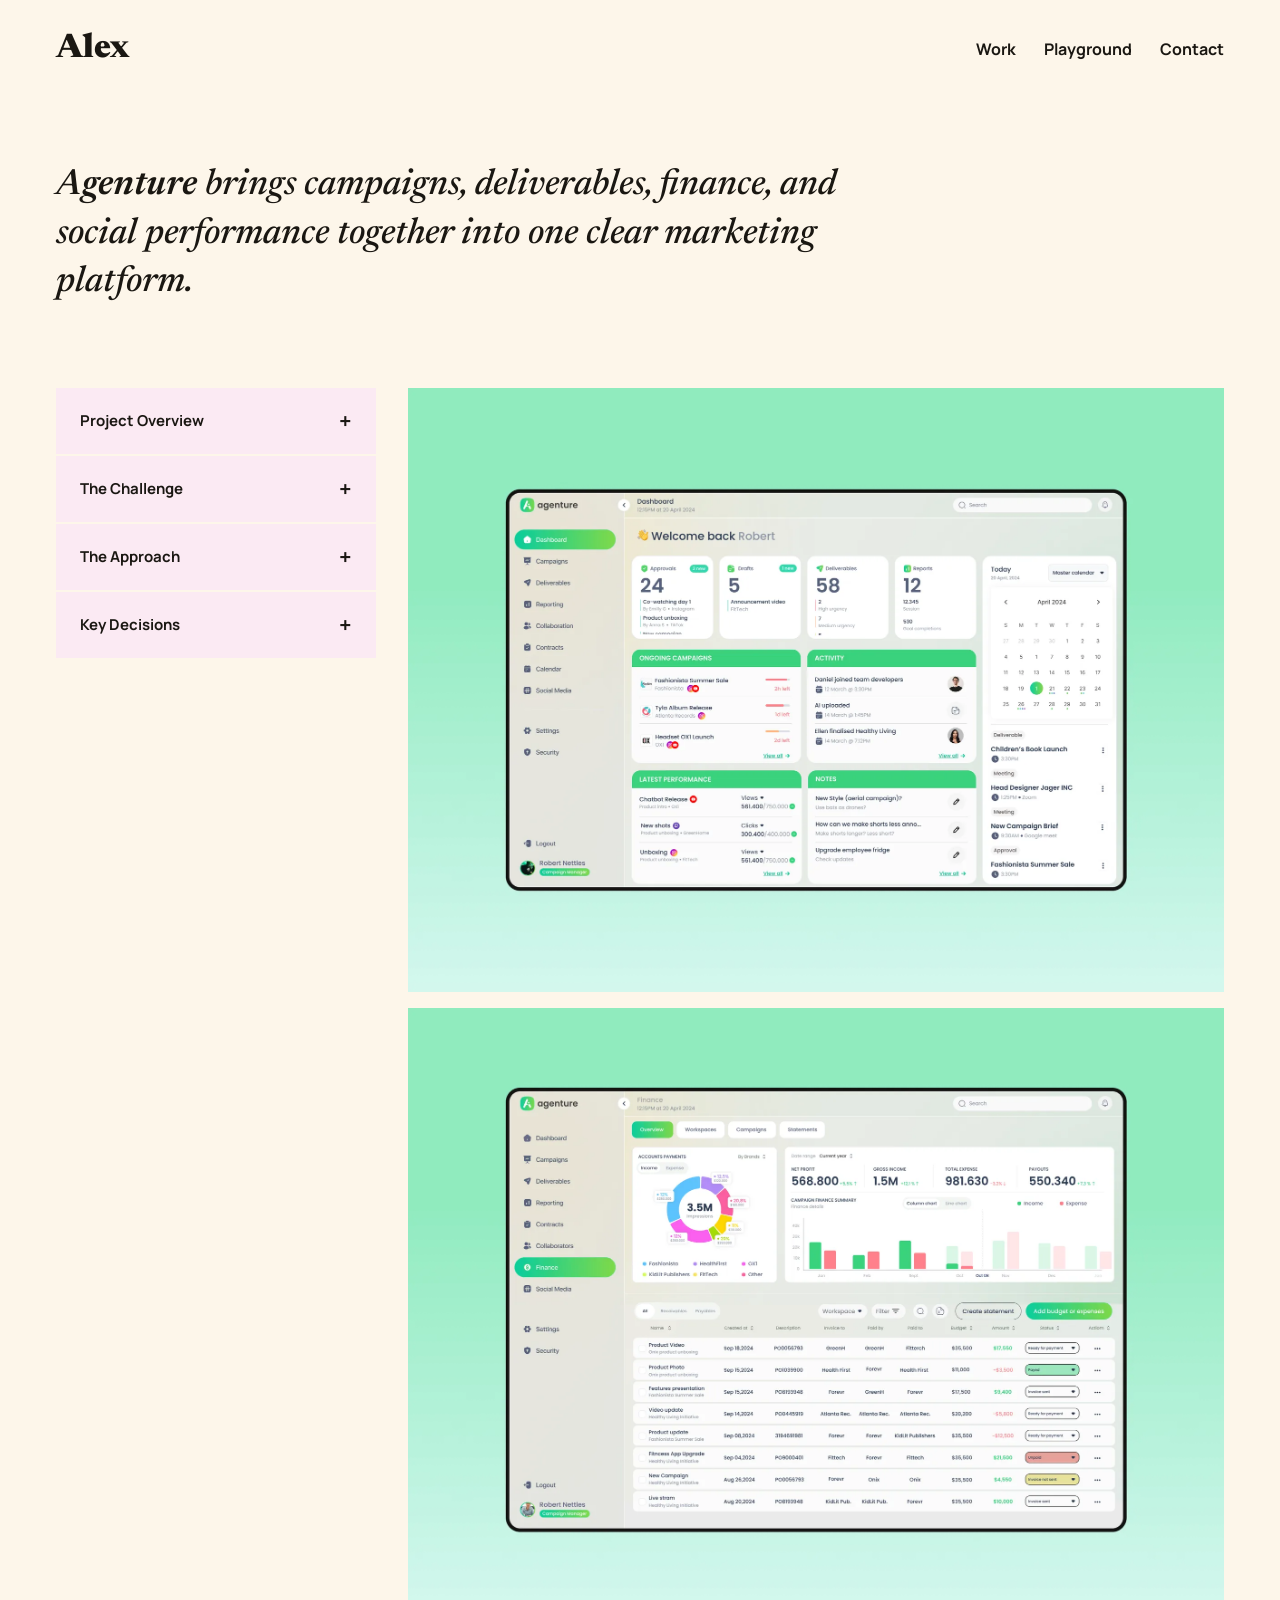
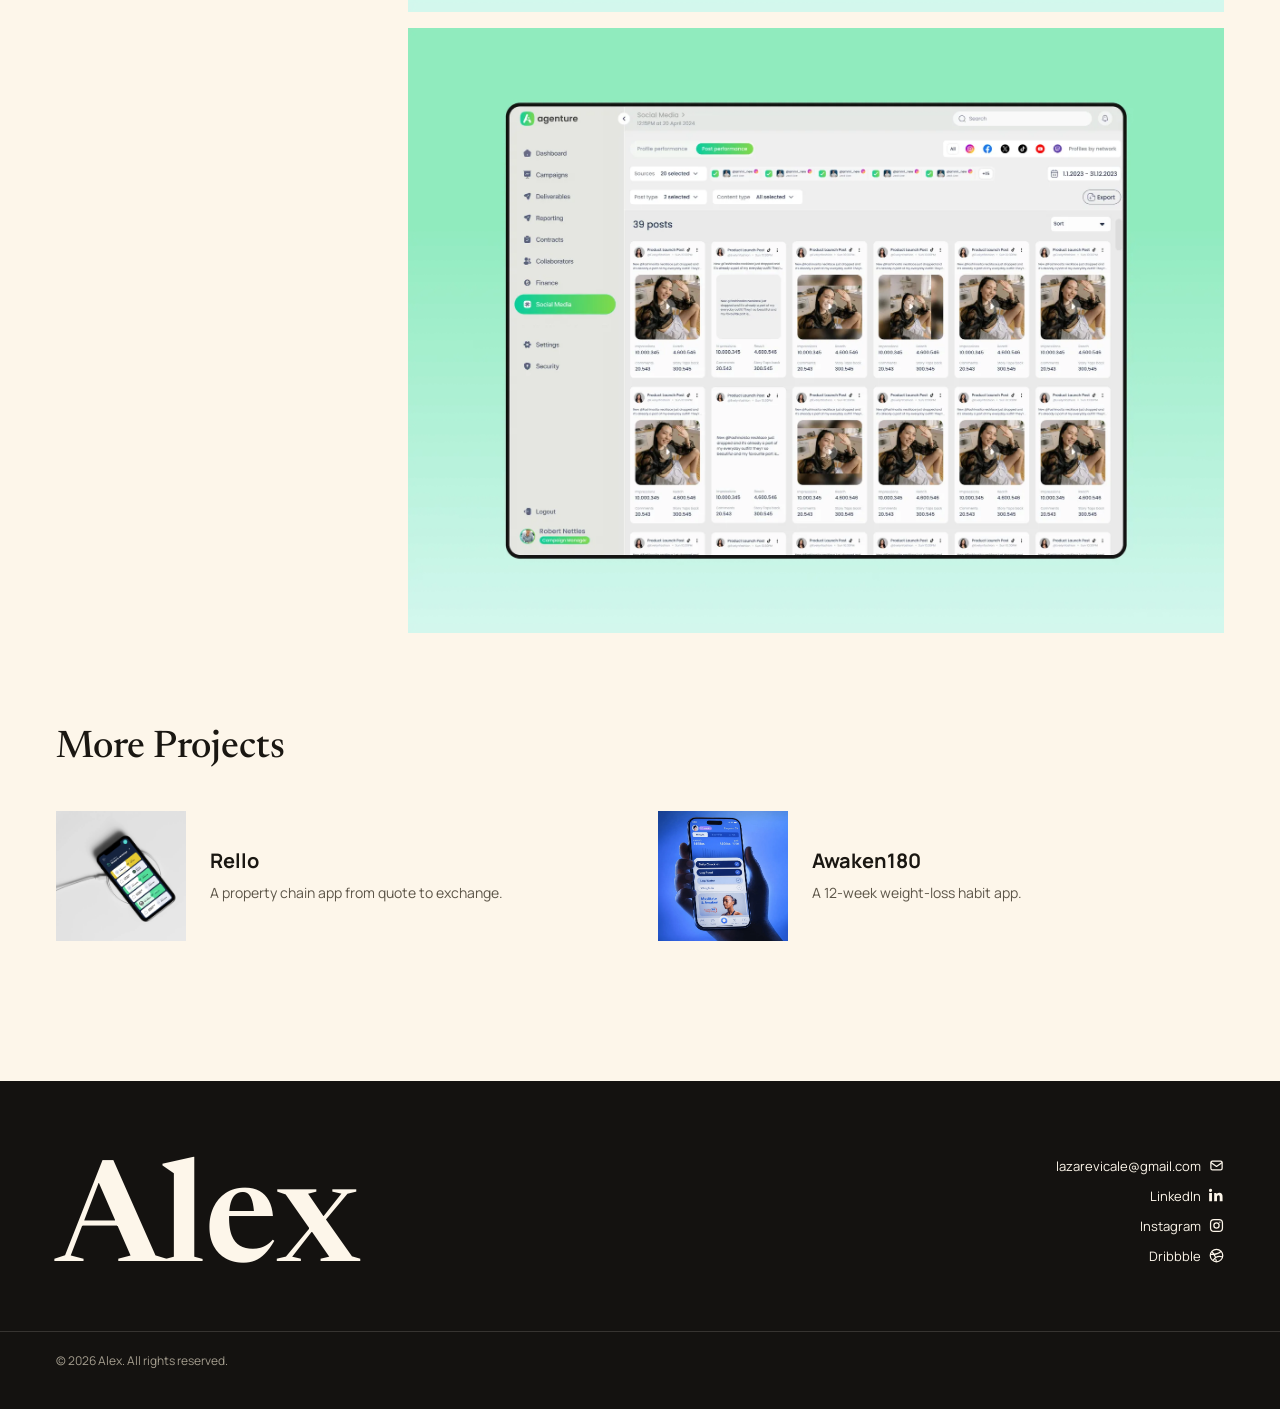
==== case-study-agenture.html @ e17945ff "Hide testimonials, soften CTA band, enlarge case study sidebar - Testimonials section hidden on the " ====
<!DOCTYPE html>
<html lang="sr">
<head>
<meta charset="utf-8">
<meta name="viewport" content="width=device-width, initial-scale=1">
<meta name="description" content="UI/UX & product designer focused on creativity and simplicity — turning complex ideas into clear, usable products.">
<link rel="icon" type="image/webp" href="assets/avatar-alex.webp">
<link rel="apple-touch-icon" href="assets/avatar-alex.webp">
<meta property="og:type" content="website">
<meta property="og:site_name" content="Alex">
<meta property="og:title" content="Agenture — Case Study — Alex">
<meta property="og:description" content="UI/UX & product designer focused on creativity and simplicity — turning complex ideas into clear, usable products.">
<meta property="og:url" content="https://alexlazarev.space/case-study-agenture.html">
<meta property="og:image" content="https://alexlazarev.space/assets/og-image.png">
<meta property="og:image:width" content="1200">
<meta property="og:image:height" content="630">
<meta property="og:image:alt" content="Alex — Product and web design for teams that value creativity and simplicity.">
<meta name="twitter:card" content="summary_large_image">
<meta name="twitter:title" content="Agenture — Case Study — Alex">
<meta name="twitter:description" content="UI/UX & product designer focused on creativity and simplicity — turning complex ideas into clear, usable products.">
<meta name="twitter:image" content="https://alexlazarev.space/assets/og-image.png">
<title>Agenture — Case Study — Alex</title>
<link rel="preconnect" href="https://fonts.googleapis.com">
<link rel="preconnect" href="https://fonts.gstatic.com" crossorigin>
<link href="https://fonts.googleapis.com/css2?family=Newsreader:ital,wght@0,500;0,600;0,800;1,500;1,600&family=Manrope:wght@400;500;600;700;800&family=Caveat:wght@600;700&display=swap" rel="stylesheet">
<link rel="stylesheet" href="style.css">
</head>
<body>
<div style="font-family:'Manrope',sans-serif; background:#fdf6ea; color:#1a1712; width:100%; overflow-x:hidden; overflow-x:clip;">

  <!-- NAV -->
  <nav class="site-nav" style="padding:32px 56px; display:flex; align-items:center; justify-content:space-between;">
    <a href="index.html" style="font-family:'Newsreader',serif; font-weight:800; font-size:34px; color:#1a1712; text-decoration:none;">Alex</a>
    <div class="nav-links" style="display:flex; align-items:center; gap:28px; font-size:16px; font-weight:700;">
      <a href="work.html" class="nav-link" style="color:#1a1712; text-decoration:none;">Work</a>
      <a href="playground.html" class="nav-link" style="color:#1a1712; text-decoration:none;">Playground</a>
      <a href="https://calendar.app.google/RJrpbeE9GZRz7fCt5" target="_blank" rel="noopener" class="nav-link" style="color:#1a1712; text-decoration:none;">Contact</a>
    </div>
  </nav>

  <!-- HEADER -->
  <div class="section-pad" style="padding:64px 56px 40px;">
    <h1 class="cs-header-title" style="font-family:'Newsreader',serif; font-weight:500; font-style:italic; font-size:36px; line-height:1.35; margin:0 0 40px; max-width:820px;">
      <span style="font-style:italic; font-weight:600;">Agenture</span> brings campaigns, deliverables, finance, and social performance together into one clear marketing platform.
    </h1>
  </div>

  <!-- SIDEBAR + SCREENS -->
  <!-- DRAFT copy below — Alex to replace with the real project details -->
  <div class="cs-grid section-pad" style="padding:0 56px 96px; display:grid; grid-template-columns:280px 1fr; gap:32px; align-items:start;">
    <div class="cs-sidebar" style="position:sticky; top:32px; display:flex; flex-direction:column; gap:2px;">
      <div style="background:#FBEAF3; padding:18px 20px;">
        <div class="cs-box" style="display:flex; align-items:center; justify-content:space-between; font-size:13px; font-weight:700;" data-acc-toggle="acc-0">
          <span>Project Overview</span><span>+</span>
        </div>
        <div class="acc-panel" id="acc-0" style="display: none;">
          <div style="margin-top:16px; display:flex; flex-direction:column; gap:14px;">

              <div>
                <div style="font-size:11px; font-weight:700; text-transform:uppercase; letter-spacing:0.05em; color:#8a8172; margin-bottom:3px;">Role</div>
                <div style="font-size:13.5px; line-height:1.5; color:#1a1712;">UI/UX Designer (Js guru, collaboration)</div>
              </div>

              <div>
                <div style="font-size:11px; font-weight:700; text-transform:uppercase; letter-spacing:0.05em; color:#8a8172; margin-bottom:3px;">Timeline</div>
                <div style="font-size:13.5px; line-height:1.5; color:#1a1712;">10 months</div>
              </div>

              <div>
                <div style="font-size:11px; font-weight:700; text-transform:uppercase; letter-spacing:0.05em; color:#8a8172; margin-bottom:3px;">Industry</div>
                <div style="font-size:13.5px; line-height:1.5; color:#1a1712;">Marketing &amp; SaaS</div>
              </div>

              <div>
                <div style="font-size:11px; font-weight:700; text-transform:uppercase; letter-spacing:0.05em; color:#8a8172; margin-bottom:3px;">Tools</div>
                <div style="font-size:13.5px; line-height:1.5; color:#1a1712;">Figma</div>
              </div>

          </div>
        </div>
      </div>

        <div style="background:#FBEAF3; padding:18px 20px;">
          <div class="cs-box" style="display:flex; align-items:center; justify-content:space-between; font-size:13px; font-weight:700;" data-acc-toggle="acc-1">
            <span>The Challenge</span><span>+</span>
          </div>
          <div class="acc-panel" id="acc-1" style="display: none;">
            <p style="font-size:13.5px; line-height:1.7; color:#3a3327; margin:16px 0 0;">Agenture set out to give campaign managers a single place to run everything — approvals, deliverables, budgets, and social performance — instead of juggling separate tools and spreadsheets. The challenge was keeping a dense, data-heavy product feeling calm, clear, and easy to move through across very different modules.</p>
          </div>
        </div>

        <div style="background:#FBEAF3; padding:18px 20px;">
          <div class="cs-box" style="display:flex; align-items:center; justify-content:space-between; font-size:13px; font-weight:700;" data-acc-toggle="acc-2">
            <span>The Approach</span><span>+</span>
          </div>
          <div class="acc-panel" id="acc-2" style="display: none;">
            <p style="font-size:13.5px; line-height:1.7; color:#3a3327; margin:16px 0 0;">I worked alongside another designer on the platform, contributing to several key screens. We kept a consistent visual language and shared set of interaction patterns across the dashboard, finance, and social media views, so each module felt like part of the same product rather than a separate tool.</p>
          </div>
        </div>

        <div style="background:#FBEAF3; padding:18px 20px;">
          <div class="cs-box" style="display:flex; align-items:center; justify-content:space-between; font-size:13px; font-weight:700;" data-acc-toggle="acc-3">
            <span>Key Decisions</span><span>+</span>
          </div>
          <div class="acc-panel" id="acc-3" style="display: none;">
            <p style="font-size:13.5px; line-height:1.7; color:#3a3327; margin:16px 0 0;">Leaned on a warm green accent to keep the interface friendly rather than corporate. Used clear cards, generous spacing, and a fixed sidebar so complex data stays scannable at a glance. Reused the same building blocks — stat tiles, tables, status pills, and charts — across every module to keep the whole platform coherent.</p>
          </div>
        </div>

    </div>

    <div style="display:flex; flex-direction:column; gap:16px;">
      <img loading="lazy" decoding="async" src="assets/case-agenture-dashboard.webp" alt="Agenture — dashboard za praćenje kampanja" style="width:100%; height:auto; display:block;">

        <img loading="lazy" decoding="async" src="assets/case-agenture-finance.webp" alt="Agenture — finance modul sa pregledom prihoda i troškova" style="width:100%; height:auto; display:block;">

        <img loading="lazy" decoding="async" src="assets/case-agenture-social.webp" alt="Agenture — social media analitika i performanse objava" style="width:100%; height:auto; display:block;">

    </div>
  </div>

  <!-- FEATURED PROJECTS TEASER -->
  <div class="section-pad" style="padding:0 56px 140px;">
    <h2 style="font-family:'Newsreader',serif; font-weight:500; font-size:38px; margin:0 0 44px;">More Projects</h2>
    <div class="more-grid" style="display:grid; grid-template-columns:repeat(2,1fr); gap:36px;">

        <a href="case-study-rello.html" class="more-project-card" style="text-decoration:none; color:inherit; display:flex; gap:24px; align-items:center; cursor:pointer;">
          <div class="more-project-img" style="width:130px; height:130px; flex-shrink:0; overflow:hidden; transition: box-shadow 0.2s ease;">
            <img loading="lazy" decoding="async" src="assets/project-rello.webp" alt="Rello" style="width:100%; height:100%; object-fit:cover; display:block;">
          </div>
          <div>
            <div style="font-weight:700; font-size:20px; margin-bottom:8px;">Rello</div>
            <div style="font-size:14px; color:#5c5548; line-height:1.6;">A property chain app from quote to exchange.</div>
          </div>
        </a>

        <a href="case-study-awaken180.html" class="more-project-card" style="text-decoration:none; color:inherit; display:flex; gap:24px; align-items:center; cursor:pointer;">
          <div class="more-project-img" style="width:130px; height:130px; flex-shrink:0; overflow:hidden; transition: box-shadow 0.2s ease;">
            <img loading="lazy" decoding="async" src="assets/project-awaken180.webp" alt="Awaken180" style="width:100%; height:100%; object-fit:cover; display:block;">
          </div>
          <div>
            <div style="font-weight:700; font-size:20px; margin-bottom:8px;">Awaken180</div>
            <div style="font-size:14px; color:#5c5548; line-height:1.6;">A 12-week weight-loss habit app.</div>
          </div>
        </a>

    </div>
  </div>

  <!-- FOOTER -->
  <div id="contact" style="background:#141210; color:#fdf6ea;">
    <div class="footer-top section-pad" style="padding:64px 56px 40px; display:grid; grid-template-columns:1fr auto; gap:24px; align-items:start;">
      <div class="footer-name" style="font-weight:600; font-size:min(14vw,140px); line-height:0.9;">
        <span class="footer-letter fl-0">A</span><span class="footer-letter fl-1">l</span><span class="footer-letter fl-2">e</span><span class="footer-letter fl-3">x</span>
      </div>
      <div style="display:flex; flex-direction:column; gap:12px; font-size:13px; text-align:right; padding-top:12px;">
        <a href="mailto:lazarevicale@gmail.com" class="footer-link fl-email">
          lazarevicale@gmail.com
          <svg width="15" height="15" viewBox="0 0 24 24" fill="none" stroke="currentColor" stroke-width="2" stroke-linecap="round" stroke-linejoin="round"><rect x="3" y="5" width="18" height="14" rx="2.5"></rect><path d="m3.5 7.5 8.5 6 8.5-6"></path></svg>
        </a>
        <a href="https://www.linkedin.com/in/alexlazarevic/" target="_blank" rel="noopener" class="footer-link fl-linkedin">
          LinkedIn
          <svg width="15" height="15" viewBox="0 0 24 24" fill="currentColor"><path d="M4.98 3.5A2.5 2.5 0 1 1 0 3.5a2.5 2.5 0 0 1 4.98 0ZM.25 8h4.5v13H.25V8Zm7.4 0h4.32v1.78h.06c.6-1.14 2.07-2.34 4.26-2.34 4.56 0 5.4 3 5.4 6.9V21h-4.5v-6.14c0-1.46-.03-3.34-2.03-3.34-2.04 0-2.35 1.6-2.35 3.24V21h-4.5V8Z"></path></svg>
        </a>
        <a href="#" class="footer-link fl-instagram">
          Instagram
          <svg width="15" height="15" viewBox="0 0 24 24" fill="none" stroke="currentColor" stroke-width="2" stroke-linecap="round" stroke-linejoin="round"><rect x="2.5" y="2.5" width="19" height="19" rx="5.5"></rect><circle cx="12" cy="12" r="4.2"></circle><circle cx="17.4" cy="6.6" r="1.1" fill="currentColor" stroke="none"></circle></svg>
        </a>
        <a href="https://dribbble.com/aleksandralazarevic" target="_blank" rel="noopener" class="footer-link fl-dribbble">
          Dribbble
          <svg width="15" height="15" viewBox="0 0 24 24" fill="none" stroke="currentColor" stroke-width="2" stroke-linecap="round" stroke-linejoin="round"><circle cx="12" cy="12" r="10"></circle><path d="M5.3 6.3c3.5 4.2 5.8 9 6.4 15M3 10.2c7.7.4 12.6-1.2 16-4.6M20.7 14c-5.5-1.7-10.2 0-13.6 5.2"></path></svg>
        </a>
      </div>
    </div>
    <div class="section-pad" style="padding:20px 56px 40px; border-top:1px solid rgba(253,246,234,0.15); font-size:12px; color:#a49d8e;">
      © 2026 Alex. All rights reserved.
    </div>
  </div>

</div>
<script src="script.js"></script>
</body>
</html>
---- style.css ----
.hero-polaroid { transition: transform 0.15s ease-out; }
    .hobby-polaroid { transition: transform 0.25s ease-out, box-shadow 0.25s ease-out; cursor: pointer; }
    .hobby-polaroid:hover { transform: rotate(0deg) translateY(-10px) scale(1.04) !important; box-shadow: 0 24px 40px rgba(35,31,26,0.4), 0 4px 8px rgba(35,31,26,0.2) !important; z-index: 2; }
    .footer-letter { display:inline-block; font-family:'Newsreader',serif; transition: color 0.2s ease, font-family 0.2s ease, transform 0.2s ease; cursor:default; }
    .footer-letter:hover { font-family:'Manrope',sans-serif; font-style:italic; transform: translateY(-6px); }
    .footer-letter.fl-0:hover { color:#D8F382; }
    .footer-letter.fl-1:hover { color:#826DEE; }
    .footer-letter.fl-2:hover { color:#FF99DC; }
    .footer-letter.fl-3:hover { color:#fdf6ea; }
    .nav-link { transition: color 0.15s ease; }
    .nav-link:hover { color: rgba(255,153,220,0.75) !important; }
    .btn { transition: transform 0.15s ease, box-shadow 0.15s ease, opacity 0.15s ease; }
    .btn:hover { transform: translateY(-2px); box-shadow: 0 8px 16px rgba(26,23,18,0.25); opacity: 0.92; }
    .btn:active { transform: translateY(0); box-shadow: 0 2px 4px rgba(26,23,18,0.2); opacity: 0.85; }
    @keyframes floatSlow { 0%,100% { transform: translateY(0) rotate(0deg); } 50% { transform: translateY(-14px) rotate(2deg); } }
    @keyframes floatMed { 0%,100% { transform: translateY(0) rotate(0deg); } 50% { transform: translateY(-10px) rotate(-6deg); } }
    @keyframes floatFast { 0%,100% { transform: translateY(0) scale(1); } 50% { transform: translateY(-8px) scale(1.08); } }
    .float-slow { animation: floatSlow 4.5s ease-in-out infinite; transition: transform 0.2s ease; }
    .float-med { animation: floatMed 3.2s ease-in-out infinite; transition: transform 0.2s ease; }
    .float-fast { animation: floatFast 2.4s ease-in-out infinite; transition: transform 0.2s ease; }
    .float-slow:hover, .float-med:hover, .float-fast:hover { animation-play-state: paused; transform: scale(1.12) rotate(-4deg); }

    /* Mobile burger menu (button injected by script.js; hidden on desktop) */
    .nav-toggle { display: none; flex-direction: column; justify-content: center; gap: 5px; width: 40px; height: 40px; padding: 8px; margin: -8px -8px -8px 0; background: none; border: 0; cursor: pointer; }
    .nav-toggle span { display: block; width: 24px; height: 2.5px; background: #1a1712; border-radius: 2px; transition: transform 0.25s ease, opacity 0.2s ease; }
    .site-nav.nav-open .nav-toggle span:nth-child(1) { transform: translateY(7.5px) rotate(45deg); }
    .site-nav.nav-open .nav-toggle span:nth-child(2) { opacity: 0; }
    .site-nav.nav-open .nav-toggle span:nth-child(3) { transform: translateY(-7.5px) rotate(-45deg); }

body { margin: 0; background: #fdf6ea; }
    ::selection { background: #4a6b4f; color: #fdf6ea; }

html { -webkit-text-size-adjust: 100%; }
    img, svg { max-width: 100%; }
    @media (max-width: 960px) {
      .site-nav { padding: 24px 32px !important; }
      .hero { grid-template-columns: 1fr !important; padding: 72px 32px !important; gap: 40px !important; }
      .hero-title { font-size: 46px !important; }
      .section-pad { padding-left: 32px !important; padding-right: 32px !important; }
      .work-grid, .testi-grid { grid-template-columns: repeat(2, 1fr) !important; }
      .cta-band { grid-template-columns: 1fr !important; padding: 64px 32px !important; text-align: center; }
      .cta-band > div:last-child { margin: 0 auto; }
      .cta-title { font-size: 34px !important; }
    }
    @media (max-width: 640px) {
      .site-nav { padding: 20px 20px !important; flex-wrap: wrap; gap: 12px; }
      .nav-links { gap: 18px !important; font-size: 14px !important; }
      .hero { padding: 76px 22px !important; }
      .hero-title { font-size: 42px !important; }
      .hero-polaroid-wrap { width: 100% !important; }
      .hero-polaroid-wrap > div { width: min(380px, 84vw) !important; }
      .section-pad { padding-left: 20px !important; padding-right: 20px !important; }
      .section-head { flex-direction: column !important; align-items: flex-start !important; gap: 16px; }
      .work-grid, .testi-grid { grid-template-columns: 1fr !important; }
      .cta-band { padding: 48px 20px !important; }
      .cta-title { font-size: 28px !important; }
      .resume-row { grid-template-columns: 1fr !important; gap: 4px !important; padding: 16px 0 !important; }
      .footer-top { grid-template-columns: 1fr !important; }
      .footer-top > div:last-child { text-align: left !important; padding-top: 0 !important; }
      .footer-name { font-size: min(20vw, 90px) !important; }
      .hobby-polaroid { width: 44vw !important; max-width: 220px; }
    }
    @media (max-width: 420px) {
      .hero { padding: 64px 20px !important; }
      .hero-title { font-size: 34px !important; }
      .work-grid, .testi-grid { gap: 16px !important; }
    }
    @media (max-width: 370px) {
      .hero { padding: 68px 18px !important; }
      .hero-title { font-size: 38px !important; }
    }

body { margin: 0; background: #fdf6ea; }
    .nav-link { transition: color 0.15s ease; }
    .nav-link:hover { color: rgba(255,153,220,0.75) !important; }
    .btn { transition: transform 0.15s ease, box-shadow 0.15s ease, opacity 0.15s ease; }
    .btn:hover { transform: translateY(-2px); box-shadow: 0 8px 16px rgba(26,23,18,0.25); opacity: 0.92; }
    /* Hover handled at the bottom of this file, on the image rather than the
       whole card — dimming the title and description with it read as disabled. */
    .footer-letter { display:inline-block; font-family:'Newsreader',serif; transition: color 0.2s ease, font-family 0.2s ease, transform 0.2s ease; cursor:default; }
    .footer-letter:hover { font-family:'Manrope',sans-serif; font-style:italic; transform: translateY(-6px); }
    .footer-letter.fl-0:hover { color:#D8F382; }
    .footer-letter.fl-1:hover { color:#826DEE; }
    .footer-letter.fl-2:hover { color:#FF99DC; }
    .footer-letter.fl-3:hover { color:#fdf6ea; }

html { -webkit-text-size-adjust: 100%; }
    img, svg { max-width: 100%; }
    @media (max-width: 960px) {
      .site-nav { padding: 24px 32px !important; }
      .section-pad { padding-left: 32px !important; padding-right: 32px !important; }
      .header-title { font-size: 34px !important; }
      .work-grid { grid-template-columns: repeat(2, 1fr) !important; }
      .cta-band { padding: 96px 32px !important; }
      .cta-title { font-size: 34px !important; }
    }
    @media (max-width: 640px) {
      .site-nav { padding: 20px 20px !important; flex-wrap: wrap; gap: 12px; }
      .nav-links { gap: 18px !important; font-size: 14px !important; }
      .section-pad { padding-left: 20px !important; padding-right: 20px !important; }
      .header-title { font-size: 28px !important; }
      .work-grid { grid-template-columns: 1fr !important; gap: 28px !important; }
      .cta-band { padding: 64px 20px !important; }
      .cta-title { font-size: 26px !important; }
      .footer-top { grid-template-columns: 1fr !important; }
      .footer-top > div:last-child { text-align: left !important; padding-top: 0 !important; }
      .footer-name { font-size: min(20vw, 90px) !important; }
    }

body { margin: 0; background: #fdf6ea; }
    .nav-link { transition: color 0.15s ease; }
    .nav-link:hover { color: rgba(255,153,220,0.75) !important; }
    .btn { transition: transform 0.15s ease, box-shadow 0.15s ease, opacity 0.15s ease; }
    .btn:hover { transform: translateY(-2px); box-shadow: 0 8px 16px rgba(26,23,18,0.25); opacity: 0.92; }
    .btn:active { transform: translateY(0); box-shadow: 0 2px 4px rgba(26,23,18,0.2); opacity: 0.85; }

html { -webkit-text-size-adjust: 100%; }
    @media (max-width: 960px) {
      .site-nav { padding: 24px 32px !important; }
      .ph-body { padding: 80px 32px !important; }
    }
    @media (max-width: 640px) {
      .site-nav { padding: 20px 20px !important; flex-wrap: wrap; gap: 12px; }
      .nav-links { gap: 18px !important; font-size: 14px !important; }
      .ph-body { padding: 56px 20px !important; }
      .ph-title { font-size: 32px !important; }
    }

body { margin: 0; background: #fdf6ea; }
    .nav-link { transition: color 0.15s ease; }
    .nav-link:hover { color: rgba(255,153,220,0.75) !important; }
    .footer-letter { display:inline-block; font-family:'Newsreader',serif; transition: color 0.2s ease, font-family 0.2s ease, transform 0.2s ease; cursor:default; }
    .footer-letter:hover { font-family:'Manrope',sans-serif; font-style:italic; transform: translateY(-6px); }
    .footer-letter.fl-0:hover { color:#D8F382; }
    .footer-letter.fl-1:hover { color:#826DEE; }
    .footer-letter.fl-2:hover { color:#FF99DC; }
    .footer-letter.fl-3:hover { color:#fdf6ea; }
    .shot { transition: transform 0.2s ease, box-shadow 0.2s ease; }
    .shot:hover { transform: translateY(-6px); box-shadow: 0 16px 28px rgba(26,23,18,0.2); }
    .cs-box { cursor:pointer; user-select:none; transition: opacity 0.15s ease; }
    .cs-box:hover { opacity: 0.7; }
    .cs-box:active { opacity: 0.5; }
    /* Larger, clearer +/✕ toggle icon (same span, so + and ✕ share one size) */
    .cs-box > span:last-child { font-size: 20px; line-height: 1; margin-left: 12px; }
    .more-project-card { position: relative; transition: background 0.15s ease; }
    .more-project-card::after { content:''; position:absolute; inset:-16px; background:#FBEAF3; opacity:0; border-radius:4px; transition: opacity 0.15s ease; z-index:0; pointer-events:none; }
    .more-project-card:hover::after { opacity:0.9; }
    .more-project-card:active::after { opacity:1; }
    .more-project-card > * { position:relative; z-index:1; }
    .scroll-row { display:flex; gap:16px; overflow-x:auto; padding-bottom:12px; }
    .scroll-row::-webkit-scrollbar { height:8px; }
    .scroll-row::-webkit-scrollbar-thumb { background:rgba(26,23,18,0.25); border-radius:4px; }

html { -webkit-text-size-adjust: 100%; }
    img, svg { max-width: 100%; }
    @media (max-width: 960px) {
      .site-nav { padding: 24px 32px !important; }
      .section-pad { padding-left: 32px !important; padding-right: 32px !important; }
      .cs-header-title { font-size: 30px !important; }
      .cs-grid { grid-template-columns: 1fr !important; }
      .cs-sidebar { position: static !important; flex-direction: row !important; flex-wrap: wrap; }
      .cs-sidebar > div { flex: 1 1 220px; }
      .more-grid { grid-template-columns: 1fr !important; }
    }
    @media (max-width: 640px) {
      .site-nav { padding: 20px 20px !important; flex-wrap: wrap; gap: 12px; }
      .nav-links { gap: 18px !important; font-size: 14px !important; }
      .section-pad { padding-left: 20px !important; padding-right: 20px !important; }
      .cs-header-title { font-size: 24px !important; }
      .cs-sidebar { flex-direction: column !important; }
      .cs-box > span:last-child { font-size: 26px; }
      .more-project-card { flex-direction: column !important; align-items: flex-start !important; gap: 14px !important; }
      .more-project-img { width: 100% !important; height: auto !important; aspect-ratio: 16/10; }
      .footer-top { grid-template-columns: 1fr !important; }
      .footer-top > div:last-child { text-align: left !important; padding-top: 0 !important; }
      .footer-name { font-size: min(20vw, 90px) !important; }
    }

.acc-panel{}

/* The "All Projects" / "Download PDF" pill buttons were missing
   text-decoration:none in the original (only the bigger CTA buttons had it
   set inline) — cover every .btn link site-wide instead of patching each
   instance. */
.btn { text-decoration: none !important; }

@media (max-width: 640px) {
  /* Hero portrait polaroid doesn't fit well next to the headline at phone
     widths — drop it so the hero is just the text + CTA. */
  .hero-polaroid-wrap { display: none !important; }

  /* .cs-sidebar > div gets "flex: 1 1 220px" from the 960px breakpoint (row
     layout, 220px-wide columns) which is never reset when the 640px
     breakpoint switches .cs-sidebar back to flex-direction: column — in a
     column flex container that basis applies to HEIGHT instead of width,
     stretching each accordion box to ~220px tall even while collapsed. */
  .cs-sidebar > div { flex: none !important; }

  /* Bump the hero headline back up a bit on phones — the original's 34px
     (28px under 420px) read too small once the hero lost its side image. */
  .hero-title { font-size: 42px !important; }
}
@media (max-width: 420px) {
  .hero-title { font-size: 36px !important; }
}

/* Project cards (home + work) had no hover state worth the name — the home
   ones did nothing, the work ones dimmed the whole card, text included. Just a
   slow, slight zoom inside the frame (which already clips with overflow:hidden)
   and a touch of dimming, on the image alone. */
.home-project img,
.work-card img { transition: transform 0.5s cubic-bezier(0.2, 0.7, 0.2, 1), opacity 0.3s ease; }
.home-project:hover img,
.work-card:hover img { transform: scale(1.04); opacity: 0.88; }
.home-project:active img,
.work-card:active img { opacity: 0.78; }

@media (min-width: 961px) {
  /* Sa sva četiri otvorena akordeona sidebar naraste preko visine ekrana, pa
     mu dno ("Key Decisions") postane nedostupno dok je prikovan. Vlastiti
     scroll na sticky elementu ne ruši njegovu stickiness. Ispod 960px sidebar
     ionako prelazi na position:static, pa ograničenje tamo ne važi. */
  .cs-sidebar {
    max-height: calc(100vh - 64px);
    overflow-y: auto;
    overscroll-behavior: contain;
    /* Traka je vizuelno smetala pri skrolovanju stranice — skrivamo je, a
       skrolovanje sadržaja i dalje radi (točkić/trackpad/tastatura). */
    scrollbar-width: none;
    -ms-overflow-style: none;
  }
  .cs-sidebar::-webkit-scrollbar { width: 0; height: 0; display: none; }

  /* Širi sidebar — na 280px su Deliverables/Industry redovi prelamali. */
  .cs-grid { grid-template-columns: 320px 1fr !important; }
}

/* ===== Case study sidebar: krupniji tekst i malo više prostora =====
   Vrednosti su inline u HTML-u svakog case studyja, pa ih hvatamo preko
   [style*=...] — tako važi i za nove stranice napravljene po istom šablonu,
   bez diranja markupa. */
.cs-sidebar > div { padding: 22px 24px !important; }
.cs-sidebar [style*="font-size:11px"]   { font-size: 12px !important; }   /* ROLE / TOOLS labele */
.cs-sidebar [style*="font-size:13px"]   { font-size: 15px !important; }   /* naslovi sekcija */
.cs-sidebar [style*="font-size:13.5px"] { font-size: 15px !important; }   /* vrednosti i pasusi */
.cs-sidebar [style*="font-size:14.5px"] { font-size: 15.5px !important; } /* Visit live site */
/* +/✕ toggle prati krupniji naslov (na telefonu ostaje 26px iz ranijeg pravila) */
@media (min-width: 641px) {
  .cs-box > span:last-child { font-size: 22px !important; }
}

/* Footer social links — icon + label, colour on hover in the site palette */
.footer-link {
  display: inline-flex;
  align-items: center;
  justify-content: flex-end;
  gap: 8px;
  color: #fdf6ea;
  text-decoration: none;
  transition: color 0.25s ease, transform 0.25s ease;
}
.footer-link svg {
  flex-shrink: 0;
  transition: transform 0.3s cubic-bezier(0.2, 0.7, 0.2, 1);
}
.footer-link:hover { transform: translateX(-3px); }
.footer-link:hover svg { transform: scale(1.18) rotate(-6deg); }
.footer-link.fl-email:hover     { color: #D8F382; } /* lime */
.footer-link.fl-linkedin:hover  { color: #e9e4fb; } /* lavender */
.footer-link.fl-instagram:hover { color: #FF99DC; } /* pink */
.footer-link.fl-dribbble:hover  { color: #FF99DC; } /* pink */

/* --- Mobile burger menu: full-screen overlay; links only tint pink on tap (no movement) --- */
@media (max-width: 640px) {
  .site-nav { position: relative; z-index: 100; }
  .nav-toggle { display: flex; position: relative; z-index: 95; }
  /* keep the logo (div on home, a elsewhere) above the overlay */
  .site-nav > :first-child { position: relative; z-index: 95; }

  .nav-links {
    display: flex !important; flex-direction: column !important;
    align-items: center !important; justify-content: center !important; gap: 6px !important;
    position: fixed; inset: 0; z-index: 90; background: #fdf6ea; padding: 0 24px !important;
    opacity: 0; visibility: hidden;
    transition: opacity 0.3s ease, visibility 0s linear 0.3s;
  }
  .site-nav.nav-open .nav-links { opacity: 1; visibility: visible; transition: opacity 0.3s ease; }
  .nav-links a {
    font-family: 'Newsreader', serif !important; font-weight: 500 !important;
    font-size: 40px !important; line-height: 1.15 !important; padding: 10px 0 !important;
    color: #1a1712 !important; transition: color 0.2s ease;
  }
  /* only the letters turn pink (with opacity) — no movement/animation around the link */
  .nav-links a:hover, .nav-links a:active { color: rgba(255,153,220,0.75) !important; }
}
@media (max-width: 370px) {
  .hero-title { font-size: 38px !important; }
}

/* --- Large screens: contain content in a centered column (max 1280px).
   Coloured bands stay full-bleed; only their inner content pulls in.
   The max() keeps the 56px gutter until the viewport passes ~1392px,
   then the extra space is split evenly into left/right margins. --- */
@media (min-width: 1024px) {
  .site-nav,
  .hero,
  .cta-band,
  .section-pad {
    padding-left: max(56px, calc((100% - 1280px) / 2)) !important;
    padding-right: max(56px, calc((100% - 1280px) / 2)) !important;
  }
}

/* ===== Hero avatar badge: hover pop ===== */
.hero-badge { transform: rotate(-3deg); box-shadow: 0 10px 22px rgba(26,23,18,0.18); transition: transform .3s cubic-bezier(.2,.7,.2,1), box-shadow .3s ease; cursor: pointer; }
.hero-badge img { transition: transform .45s cubic-bezier(.2,.7,.2,1); }
.hero-badge:hover { transform: rotate(0deg) translateY(-6px) scale(1.07); box-shadow: 0 18px 34px rgba(26,23,18,0.26); }
.hero-badge:hover img { transform: scale(1.14); }
@media (prefers-reduced-motion: reduce) {
  .hero-badge, .hero-badge img { transition: none; }
  .hero-badge:hover { transform: rotate(-3deg); }
  .hero-badge:hover img { transform: none; }
}

/* ===== About + Giving back: two-column text ===== */
@media (max-width: 860px) {
  .about-grid { grid-template-columns:1fr !important; gap:40px !important; }
}
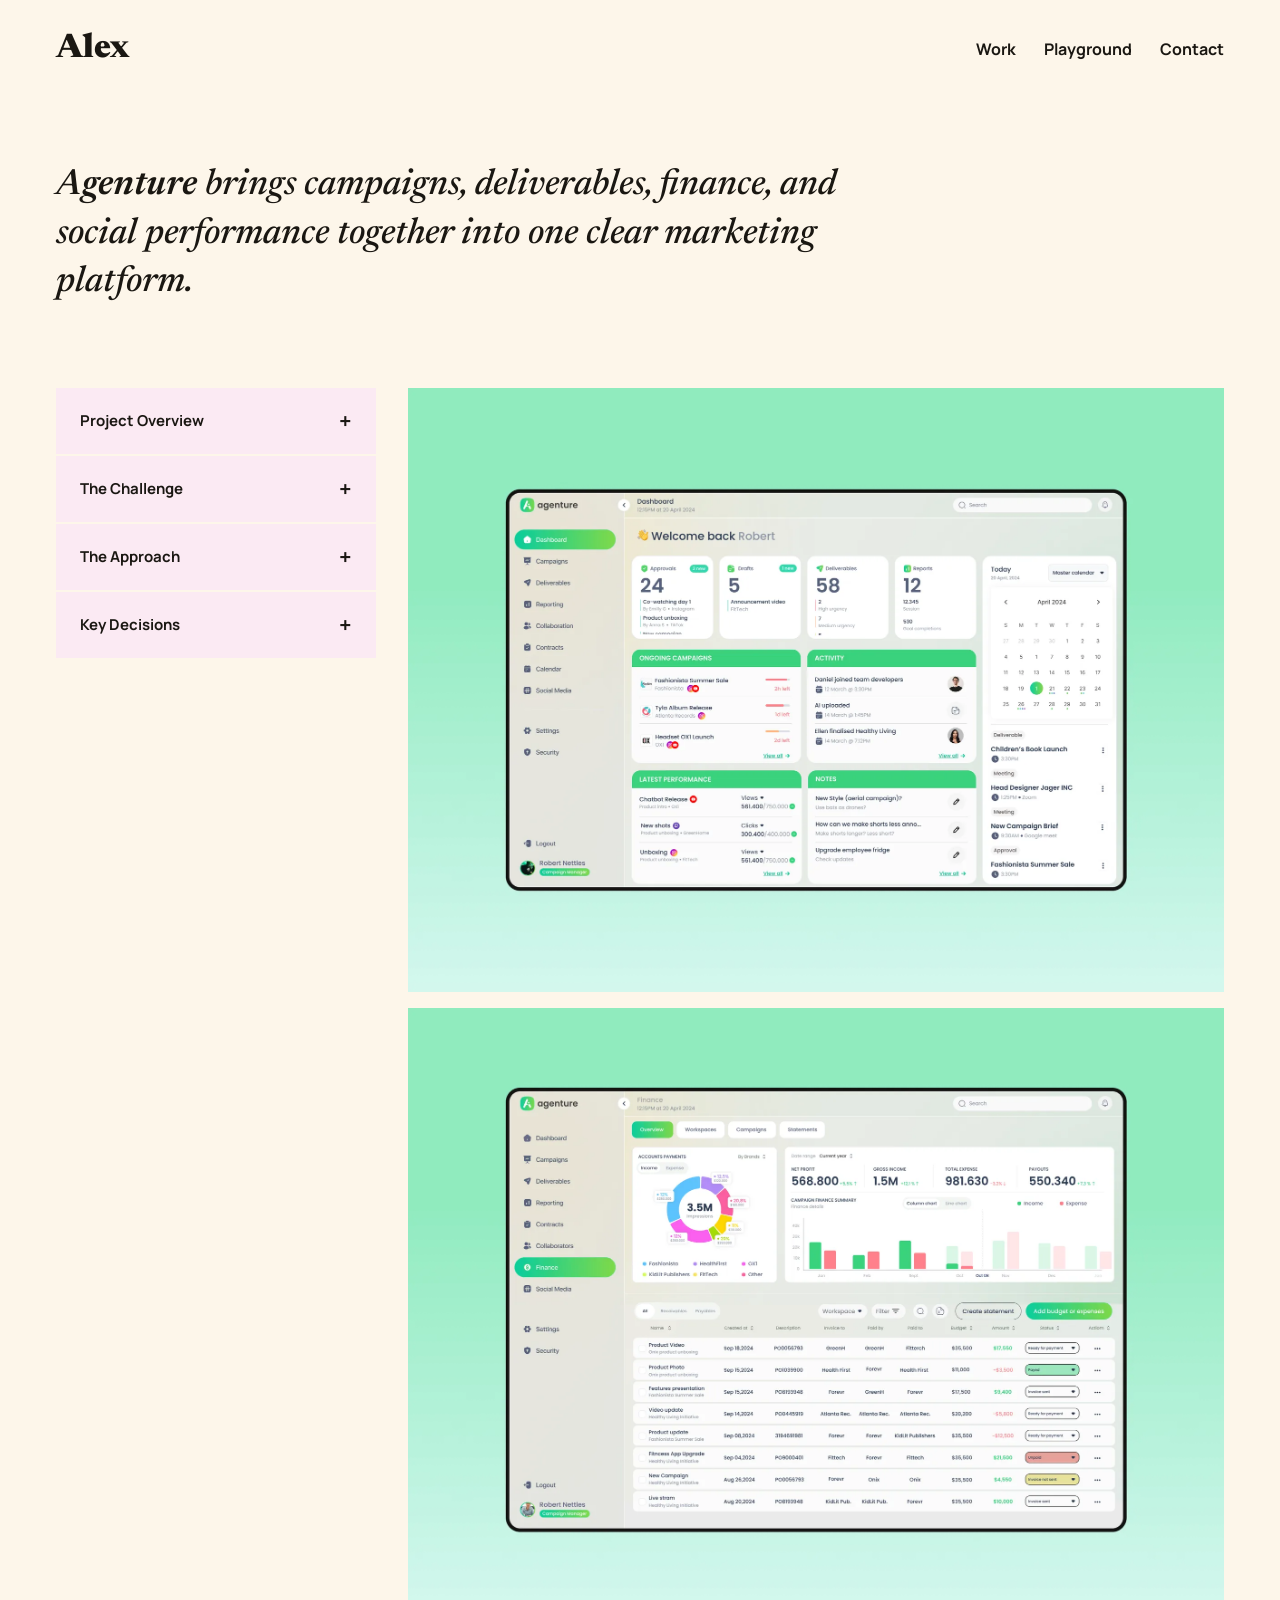
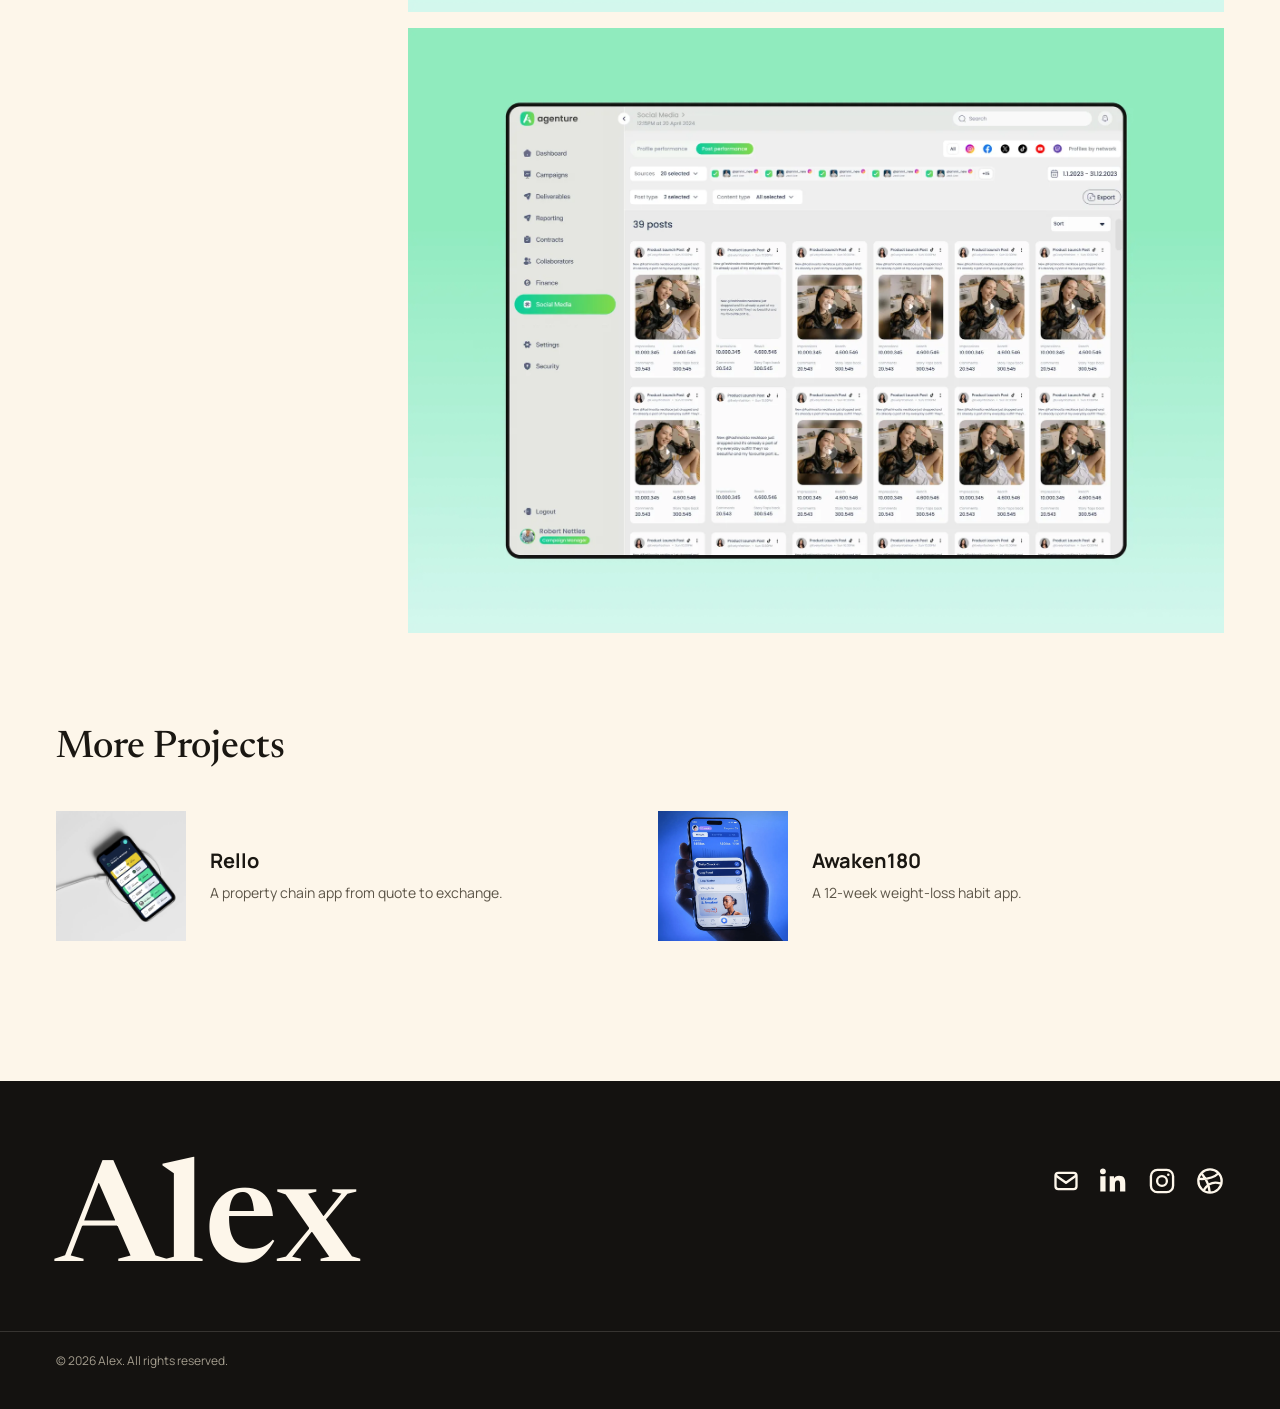
==== commit bd381061: "Icon-only footer socials, Moving Portal copy, drop em dashes - Footer social links are now just the " ====
--- a/case-study-agenture.html
+++ b/case-study-agenture.html
@@ -85,7 +85,7 @@
             <span>The Challenge</span><span>+</span>
           </div>
           <div class="acc-panel" id="acc-1" style="display: none;">
-            <p style="font-size:13.5px; line-height:1.7; color:#3a3327; margin:16px 0 0;">Agenture set out to give campaign managers a single place to run everything — approvals, deliverables, budgets, and social performance — instead of juggling separate tools and spreadsheets. The challenge was keeping a dense, data-heavy product feeling calm, clear, and easy to move through across very different modules.</p>
+            <p style="font-size:13.5px; line-height:1.7; color:#3a3327; margin:16px 0 0;">Agenture set out to give campaign managers a single place to run everything, approvals, deliverables, budgets, and social performance, instead of juggling separate tools and spreadsheets. The challenge was keeping a dense, data-heavy product feeling calm, clear, and easy to move through across very different modules.</p>
           </div>
         </div>
 
@@ -103,7 +103,7 @@
             <span>Key Decisions</span><span>+</span>
           </div>
           <div class="acc-panel" id="acc-3" style="display: none;">
-            <p style="font-size:13.5px; line-height:1.7; color:#3a3327; margin:16px 0 0;">Leaned on a warm green accent to keep the interface friendly rather than corporate. Used clear cards, generous spacing, and a fixed sidebar so complex data stays scannable at a glance. Reused the same building blocks — stat tiles, tables, status pills, and charts — across every module to keep the whole platform coherent.</p>
+            <p style="font-size:13.5px; line-height:1.7; color:#3a3327; margin:16px 0 0;">Leaned on a warm green accent to keep the interface friendly rather than corporate. Used clear cards, generous spacing, and a fixed sidebar so complex data stays scannable at a glance. Reused the same building blocks, stat tiles, tables, status pills, and charts, across every module to keep the whole platform coherent.</p>
           </div>
         </div>
 
@@ -154,20 +154,16 @@
         <span class="footer-letter fl-0">A</span><span class="footer-letter fl-1">l</span><span class="footer-letter fl-2">e</span><span class="footer-letter fl-3">x</span>
       </div>
       <div style="display:flex; flex-direction:column; gap:12px; font-size:13px; text-align:right; padding-top:12px;">
-        <a href="mailto:lazarevicale@gmail.com" class="footer-link fl-email">
-          lazarevicale@gmail.com
+        <a href="mailto:lazarevicale@gmail.com" class="footer-link fl-email"><span class="fl-label">lazarevicale@gmail.com</span>
           <svg width="15" height="15" viewBox="0 0 24 24" fill="none" stroke="currentColor" stroke-width="2" stroke-linecap="round" stroke-linejoin="round"><rect x="3" y="5" width="18" height="14" rx="2.5"></rect><path d="m3.5 7.5 8.5 6 8.5-6"></path></svg>
         </a>
-        <a href="https://www.linkedin.com/in/alexlazarevic/" target="_blank" rel="noopener" class="footer-link fl-linkedin">
-          LinkedIn
+        <a href="https://www.linkedin.com/in/alexlazarevic/" target="_blank" rel="noopener" class="footer-link fl-linkedin"><span class="fl-label">LinkedIn</span>
           <svg width="15" height="15" viewBox="0 0 24 24" fill="currentColor"><path d="M4.98 3.5A2.5 2.5 0 1 1 0 3.5a2.5 2.5 0 0 1 4.98 0ZM.25 8h4.5v13H.25V8Zm7.4 0h4.32v1.78h.06c.6-1.14 2.07-2.34 4.26-2.34 4.56 0 5.4 3 5.4 6.9V21h-4.5v-6.14c0-1.46-.03-3.34-2.03-3.34-2.04 0-2.35 1.6-2.35 3.24V21h-4.5V8Z"></path></svg>
         </a>
-        <a href="#" class="footer-link fl-instagram">
-          Instagram
+        <a href="#" class="footer-link fl-instagram"><span class="fl-label">Instagram</span>
           <svg width="15" height="15" viewBox="0 0 24 24" fill="none" stroke="currentColor" stroke-width="2" stroke-linecap="round" stroke-linejoin="round"><rect x="2.5" y="2.5" width="19" height="19" rx="5.5"></rect><circle cx="12" cy="12" r="4.2"></circle><circle cx="17.4" cy="6.6" r="1.1" fill="currentColor" stroke="none"></circle></svg>
         </a>
-        <a href="https://dribbble.com/aleksandralazarevic" target="_blank" rel="noopener" class="footer-link fl-dribbble">
-          Dribbble
+        <a href="https://dribbble.com/aleksandralazarevic" target="_blank" rel="noopener" class="footer-link fl-dribbble"><span class="fl-label">Dribbble</span>
           <svg width="15" height="15" viewBox="0 0 24 24" fill="none" stroke="currentColor" stroke-width="2" stroke-linecap="round" stroke-linejoin="round"><circle cx="12" cy="12" r="10"></circle><path d="M5.3 6.3c3.5 4.2 5.8 9 6.4 15M3 10.2c7.7.4 12.6-1.2 16-4.6M20.7 14c-5.5-1.7-10.2 0-13.6 5.2"></path></svg>
         </a>
       </div>
--- a/style.css
+++ b/style.css
@@ -249,22 +249,39 @@
   .cs-box > span:last-child { font-size: 22px !important; }
 }
 
-/* Footer social links — icon + label, colour on hover in the site palette */
+/* Footer social links — samo ikone, jedna pored druge.
+   Natpisi ostaju u HTML-u (.fl-label) ali su vizuelno sklonjeni, da
+   linkovi zadrže ime za screen readere. */
+.footer-top > div:last-child {
+  flex-direction: row !important;
+  align-items: center;
+  justify-content: flex-end;
+  gap: 20px !important;
+  padding-top: 22px !important;
+}
+.fl-label {
+  position: absolute; width: 1px; height: 1px; padding: 0; margin: -1px;
+  overflow: hidden; clip: rect(0 0 0 0); white-space: nowrap; border: 0;
+}
 .footer-link {
   display: inline-flex;
   align-items: center;
-  justify-content: flex-end;
-  gap: 8px;
+  justify-content: center;
   color: #fdf6ea;
   text-decoration: none;
   transition: color 0.25s ease, transform 0.25s ease;
 }
 .footer-link svg {
+  width: 28px; height: 28px;
   flex-shrink: 0;
   transition: transform 0.3s cubic-bezier(0.2, 0.7, 0.2, 1);
 }
-.footer-link:hover { transform: translateX(-3px); }
-.footer-link:hover svg { transform: scale(1.18) rotate(-6deg); }
+.footer-link:hover { transform: translateY(-3px); }
+.footer-link:hover svg { transform: scale(1.12) rotate(-6deg); }
+@media (max-width: 640px) {
+  /* footer-top pada u jednu kolonu, pa ikone idu uz levu ivicu kao i ime */
+  .footer-top > div:last-child { justify-content: flex-start; padding-top: 16px !important; }
+}
 .footer-link.fl-email:hover     { color: #D8F382; } /* lime */
 .footer-link.fl-linkedin:hover  { color: #e9e4fb; } /* lavender */
 .footer-link.fl-instagram:hover { color: #FF99DC; } /* pink */
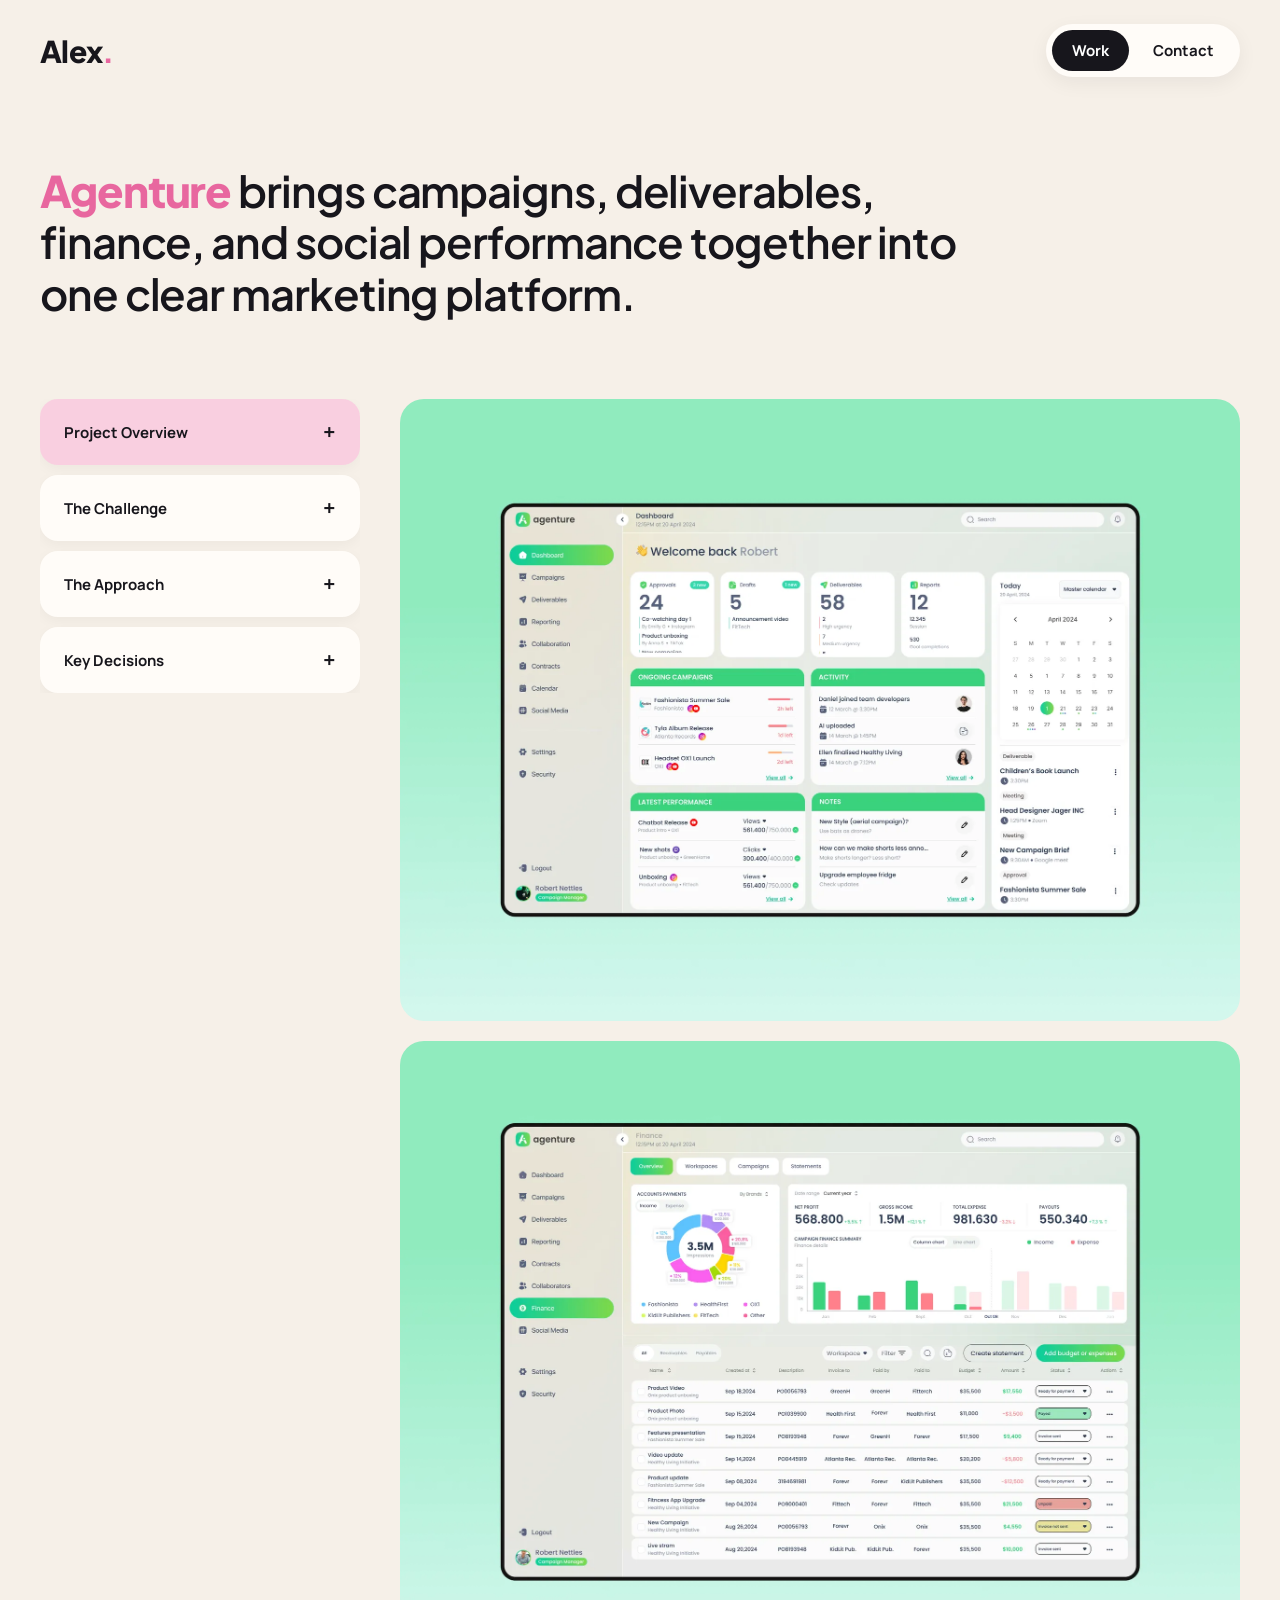
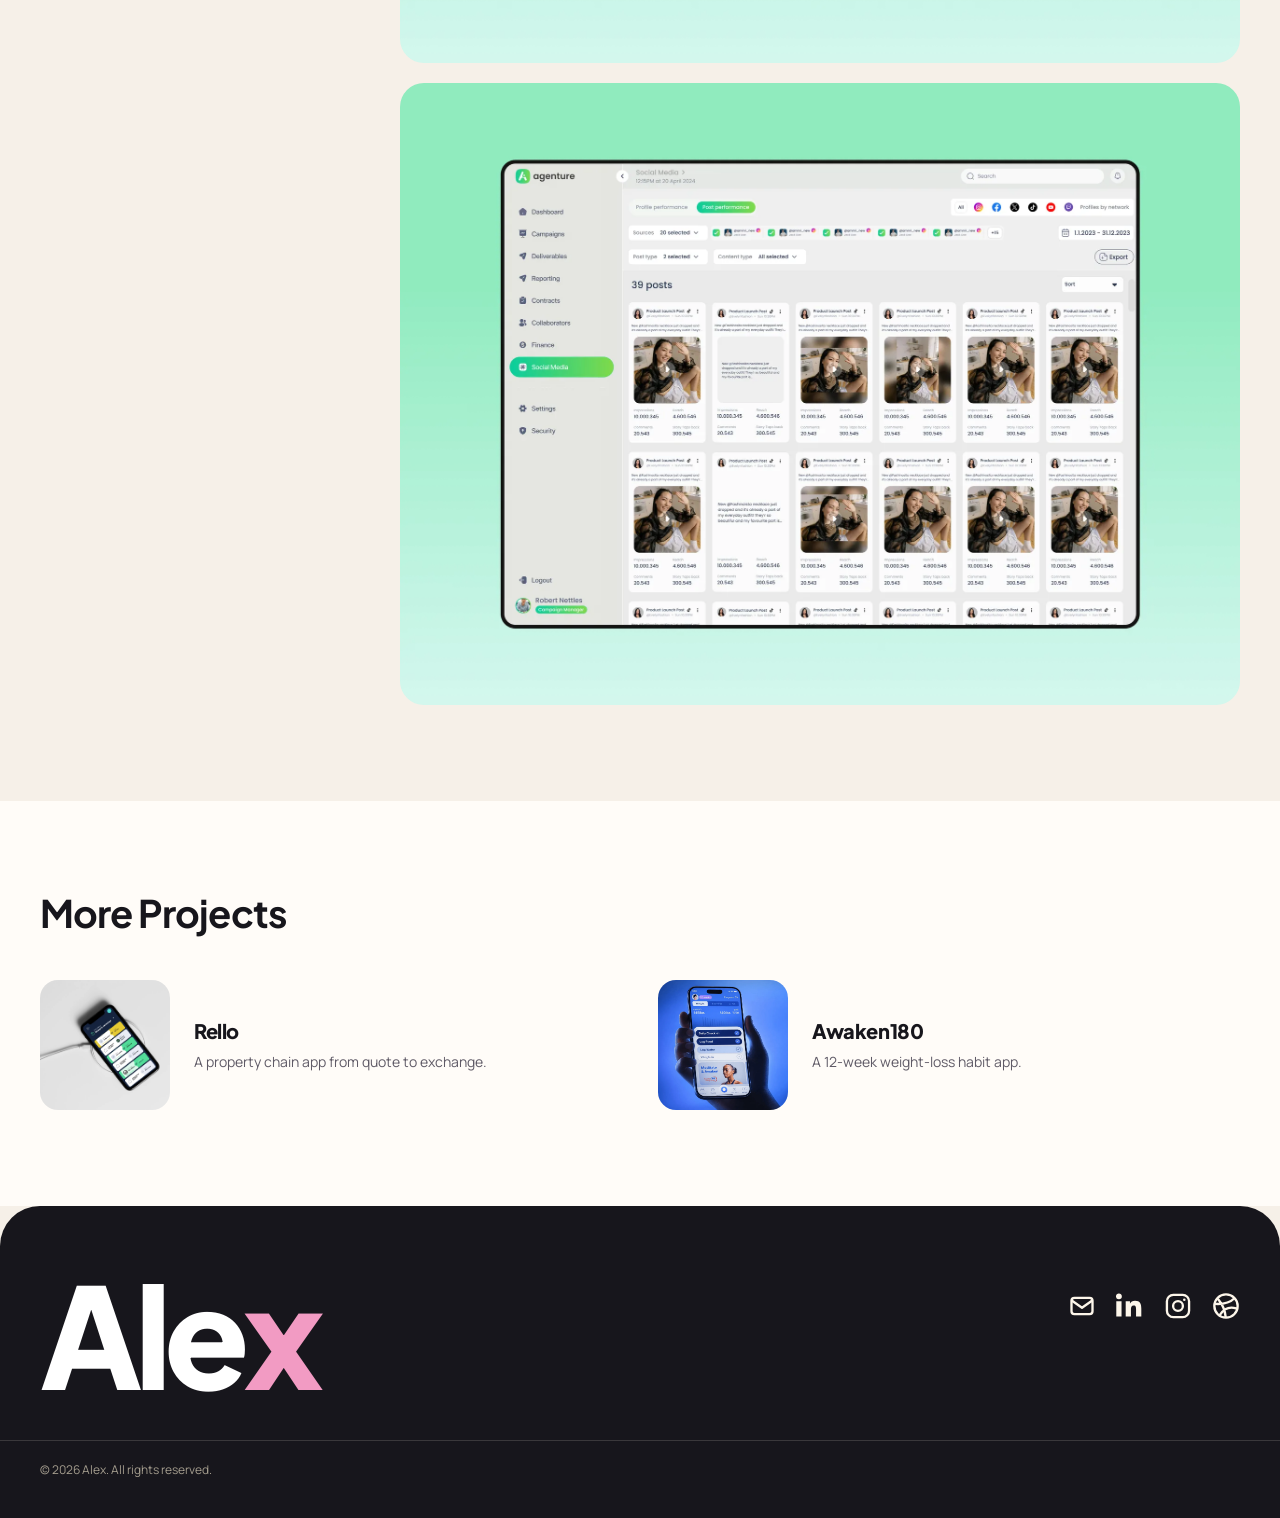
==== commit e675a5ac: "Redesign site: new layout, pink/blue/beige palette, rounded cards - New hero with portrait, smaller " ====
--- a/case-study-agenture.html
+++ b/case-study-agenture.html
@@ -4,8 +4,8 @@
 <meta charset="utf-8">
 <meta name="viewport" content="width=device-width, initial-scale=1">
 <meta name="description" content="UI/UX & product designer focused on creativity and simplicity — turning complex ideas into clear, usable products.">
-<link rel="icon" type="image/webp" href="assets/avatar-alex.webp">
-<link rel="apple-touch-icon" href="assets/avatar-alex.webp">
+<link rel="icon" type="image/png" href="assets/favicon.png">
+<link rel="apple-touch-icon" href="assets/favicon.png">
 <meta property="og:type" content="website">
 <meta property="og:site_name" content="Alex">
 <meta property="og:title" content="Agenture — Case Study — Alex">
@@ -22,19 +22,19 @@
 <title>Agenture — Case Study — Alex</title>
 <link rel="preconnect" href="https://fonts.googleapis.com">
 <link rel="preconnect" href="https://fonts.gstatic.com" crossorigin>
-<link href="https://fonts.googleapis.com/css2?family=Newsreader:ital,wght@0,500;0,600;0,800;1,500;1,600&family=Manrope:wght@400;500;600;700;800&family=Caveat:wght@600;700&display=swap" rel="stylesheet">
+<link href="https://fonts.googleapis.com/css2?family=Plus+Jakarta+Sans:wght@500;600;700;800&family=Manrope:wght@400;500;600;700;800&display=swap" rel="stylesheet">
 <link rel="stylesheet" href="style.css">
+<link rel="stylesheet" href="v2.css">
 </head>
 <body>
-<div style="font-family:'Manrope',sans-serif; background:#fdf6ea; color:#1a1712; width:100%; overflow-x:hidden; overflow-x:clip;">
+<div class="v2 cs-page">
 
   <!-- NAV -->
-  <nav class="site-nav" style="padding:32px 56px; display:flex; align-items:center; justify-content:space-between;">
-    <a href="index.html" style="font-family:'Newsreader',serif; font-weight:800; font-size:34px; color:#1a1712; text-decoration:none;">Alex</a>
-    <div class="nav-links" style="display:flex; align-items:center; gap:28px; font-size:16px; font-weight:700;">
-      <a href="work.html" class="nav-link" style="color:#1a1712; text-decoration:none;">Work</a>
-      <a href="playground.html" class="nav-link" style="color:#1a1712; text-decoration:none;">Playground</a>
-      <a href="https://calendar.app.google/RJrpbeE9GZRz7fCt5" target="_blank" rel="noopener" class="nav-link" style="color:#1a1712; text-decoration:none;">Contact</a>
+  <nav class="site-nav">
+    <a href="index.html" class="logo">Alex<span>.</span></a>
+    <div class="nav-links">
+      <a href="work.html" class="nav-link is-active">Work</a>
+      <a href="https://calendar.app.google/RJrpbeE9GZRz7fCt5" target="_blank" rel="noopener" class="nav-link">Contact</a>
     </div>
   </nav>
 
@@ -120,7 +120,7 @@
   </div>
 
   <!-- FEATURED PROJECTS TEASER -->
-  <div class="section-pad" style="padding:0 56px 140px;">
+  <div class="section-pad more-section" style="padding:0 56px 140px;">
     <h2 style="font-family:'Newsreader',serif; font-weight:500; font-size:38px; margin:0 0 44px;">More Projects</h2>
     <div class="more-grid" style="display:grid; grid-template-columns:repeat(2,1fr); gap:36px;">
 
@@ -148,7 +148,7 @@
   </div>
 
   <!-- FOOTER -->
-  <div id="contact" style="background:#141210; color:#fdf6ea;">
+  <div id="contact" class="footer2">
     <div class="footer-top section-pad" style="padding:64px 56px 40px; display:grid; grid-template-columns:1fr auto; gap:24px; align-items:start;">
       <div class="footer-name" style="font-weight:600; font-size:min(14vw,140px); line-height:0.9;">
         <span class="footer-letter fl-0">A</span><span class="footer-letter fl-1">l</span><span class="footer-letter fl-2">e</span><span class="footer-letter fl-3">x</span>
--- a/style.css
+++ b/style.css
@@ -3,7 +3,7 @@
     .hobby-polaroid:hover { transform: rotate(0deg) translateY(-10px) scale(1.04) !important; box-shadow: 0 24px 40px rgba(35,31,26,0.4), 0 4px 8px rgba(35,31,26,0.2) !important; z-index: 2; }
     .footer-letter { display:inline-block; font-family:'Newsreader',serif; transition: color 0.2s ease, font-family 0.2s ease, transform 0.2s ease; cursor:default; }
     .footer-letter:hover { font-family:'Manrope',sans-serif; font-style:italic; transform: translateY(-6px); }
-    .footer-letter.fl-0:hover { color:#D8F382; }
+    .footer-letter.fl-0:hover { color:#9FB8FF; }
     .footer-letter.fl-1:hover { color:#826DEE; }
     .footer-letter.fl-2:hover { color:#FF99DC; }
     .footer-letter.fl-3:hover { color:#fdf6ea; }
@@ -28,7 +28,7 @@
     .site-nav.nav-open .nav-toggle span:nth-child(3) { transform: translateY(-7.5px) rotate(-45deg); }
 
 body { margin: 0; background: #fdf6ea; }
-    ::selection { background: #4a6b4f; color: #fdf6ea; }
+    ::selection { background: #E8679F; color: #fdf6ea; }
 
 html { -webkit-text-size-adjust: 100%; }
     img, svg { max-width: 100%; }
@@ -79,7 +79,7 @@
        whole card — dimming the title and description with it read as disabled. */
     .footer-letter { display:inline-block; font-family:'Newsreader',serif; transition: color 0.2s ease, font-family 0.2s ease, transform 0.2s ease; cursor:default; }
     .footer-letter:hover { font-family:'Manrope',sans-serif; font-style:italic; transform: translateY(-6px); }
-    .footer-letter.fl-0:hover { color:#D8F382; }
+    .footer-letter.fl-0:hover { color:#9FB8FF; }
     .footer-letter.fl-1:hover { color:#826DEE; }
     .footer-letter.fl-2:hover { color:#FF99DC; }
     .footer-letter.fl-3:hover { color:#fdf6ea; }
@@ -131,7 +131,7 @@
     .nav-link:hover { color: rgba(255,153,220,0.75) !important; }
     .footer-letter { display:inline-block; font-family:'Newsreader',serif; transition: color 0.2s ease, font-family 0.2s ease, transform 0.2s ease; cursor:default; }
     .footer-letter:hover { font-family:'Manrope',sans-serif; font-style:italic; transform: translateY(-6px); }
-    .footer-letter.fl-0:hover { color:#D8F382; }
+    .footer-letter.fl-0:hover { color:#9FB8FF; }
     .footer-letter.fl-1:hover { color:#826DEE; }
     .footer-letter.fl-2:hover { color:#FF99DC; }
     .footer-letter.fl-3:hover { color:#fdf6ea; }
@@ -282,7 +282,7 @@
   /* footer-top pada u jednu kolonu, pa ikone idu uz levu ivicu kao i ime */
   .footer-top > div:last-child { justify-content: flex-start; padding-top: 16px !important; }
 }
-.footer-link.fl-email:hover     { color: #D8F382; } /* lime */
+.footer-link.fl-email:hover     { color: #9FB8FF; } /* blue */
 .footer-link.fl-linkedin:hover  { color: #e9e4fb; } /* lavender */
 .footer-link.fl-instagram:hover { color: #FF99DC; } /* pink */
 .footer-link.fl-dribbble:hover  { color: #FF99DC; } /* pink */
--- a/v2.css
+++ b/v2.css
@@ -0,0 +1,239 @@
+/* =====================================================================
+   V2 REDESIGN (index + work): roza / plava / bež, zaobljeni boxevi.
+   Sve je pod .v2 da ne dira case study stranice.
+   ===================================================================== */
+.v2 {
+  --bg: #F6F0E8;
+  --bg-2: #EEE5D8;
+  --card: #FFFCF8;
+  --pink: #F9CFE0;
+  --pink-strong: #E8679F;
+  --blue: #D3E2FA;
+  --blue-strong: #4C6EF5;
+  --ink: #17161C;
+  --muted: #5F5A66;
+  --line: rgba(23,22,28,0.10);
+  --r-lg: 32px;
+  --r-md: 24px;
+  font-family: 'Manrope', sans-serif;
+  background: var(--bg);
+  color: var(--ink);
+  width: 100%;
+  overflow-x: hidden;
+}
+body:has(.v2) { background: #F6F0E8; }
+.v2 ::selection { background: var(--pink-strong); color: #fff; }
+.v2 .wrap { max-width: 1280px; margin: 0 auto; padding: 0 40px; box-sizing: border-box; }
+.v2 .display { font-family: 'Plus Jakarta Sans', 'Manrope', sans-serif; letter-spacing: -0.025em; }
+
+/* NAV */
+.v2 .site-nav { display: flex; align-items: center; justify-content: space-between; padding: 24px 40px !important; max-width: 1280px; margin: 0 auto; box-sizing: border-box; }
+.v2 .logo { font-family: 'Plus Jakarta Sans', sans-serif; font-weight: 800; font-size: 30px; letter-spacing: -0.025em; color: var(--ink); text-decoration: none; }
+.v2 .logo span { color: var(--pink-strong); }
+.v2 .nav-links { display: flex; align-items: center; gap: 4px; background: var(--card); padding: 6px; border-radius: 999px; box-shadow: 0 6px 20px rgba(23,22,28,0.06); }
+.v2 .nav-links a { color: var(--ink); text-decoration: none; font-weight: 700; font-size: 15px; padding: 10px 20px; border-radius: 999px; transition: background .2s ease, color .2s ease; }
+.v2 .nav-links a:hover { background: var(--pink); color: var(--ink) !important; }
+.v2 .nav-links a.is-active { background: var(--ink); color: #fff; }
+
+/* BUTTONS */
+.v2 .btn2 { display: inline-flex; align-items: center; gap: 12px; background: var(--ink); color: #fff; font-weight: 700; font-size: 15px; padding: 14px 16px 14px 28px; border-radius: 999px; text-decoration: none; transition: transform .2s ease, box-shadow .2s ease; }
+.v2 .btn2:hover { transform: translateY(-2px); box-shadow: 0 12px 24px rgba(23,22,28,0.18); }
+.v2 .btn2 .arr { display: inline-grid; place-items: center; width: 30px; height: 30px; border-radius: 50%; background: var(--pink); color: var(--ink); font-size: 15px; transition: transform .25s ease; }
+.v2 .btn2:hover .arr { transform: translateX(3px); }
+.v2 .btn2.light { background: var(--card); color: var(--ink); }
+.v2 .btn2.light .arr { background: var(--blue); }
+
+/* STATUS PILL */
+.v2 .status { display: inline-flex; align-items: center; gap: 10px; background: var(--card); padding: 8px 16px 8px 12px; border-radius: 999px; font-size: 14px; font-weight: 700; box-shadow: 0 6px 18px rgba(23,22,28,0.06); }
+.v2 .status i { width: 9px; height: 9px; border-radius: 50%; background: var(--blue-strong); box-shadow: 0 0 0 4px var(--blue); animation: v2pulse 2s ease-in-out infinite; }
+@keyframes v2pulse { 50% { box-shadow: 0 0 0 7px rgba(76,110,245,0.15); } }
+
+/* HERO */
+.v2 .hero2 { display: grid; grid-template-columns: 1.15fr 0.85fr; gap: 64px; align-items: center; padding-top: 48px; padding-bottom: 96px; }
+.v2 .hero2 h1 { font-size: clamp(40px, 5.2vw, 74px); line-height: 1.04; font-weight: 700; margin: 26px 0 24px; }
+.v2 .hero2 h1 em { font-style: normal; background: linear-gradient(transparent 60%, var(--pink) 60%, var(--pink) 92%, transparent 92%); padding: 0 4px; -webkit-box-decoration-break: clone; box-decoration-break: clone; }
+.v2 .hero2 h1 em.b { background: linear-gradient(transparent 60%, var(--blue) 60%, var(--blue) 92%, transparent 92%); }
+.v2 .hero2 p { font-size: 19px; line-height: 1.65; color: var(--muted); max-width: 560px; margin: 0 0 34px; }
+.v2 .hero-photo { position: relative; justify-self: center; width: 100%; max-width: 460px; }
+.v2 .hero-photo::before { content: ''; position: absolute; inset: 0; background: var(--blue); border-radius: 40px; transform: rotate(6deg) translate(14px, 10px); }
+.v2 .hero-photo .frame { position: relative; border-radius: 40px; overflow: hidden; aspect-ratio: 4/5; box-shadow: 0 30px 60px rgba(23,22,28,0.16); transform: rotate(-2deg); transition: transform .5s cubic-bezier(.2,.7,.2,1); }
+.v2 .hero-photo:hover .frame { transform: rotate(0deg) translateY(-6px); }
+.v2 .hero-photo img { width: 100%; height: 100%; object-fit: cover; display: block; }
+.v2 .hero-photo .chip { position: absolute; background: var(--card); padding: 10px 18px; border-radius: 999px; font-size: 14px; font-weight: 700; box-shadow: 0 14px 30px rgba(23,22,28,0.14); white-space: nowrap; }
+.v2 .hero-photo .chip.c1 { left: -32px; bottom: 72px; transform: rotate(-6deg); }
+.v2 .hero-photo .chip.c2 { right: -20px; top: 44px; transform: rotate(5deg); background: var(--pink); }
+
+/* SECTIONS */
+.v2 .sec { padding-top: 96px; padding-bottom: 96px; }
+.v2 .sec-title { font-size: clamp(30px, 3.4vw, 46px); line-height: 1.12; font-weight: 700; margin: 0 0 48px; max-width: 720px; }
+.v2 .sec-title strong { color: var(--pink-strong); }
+
+/* PROJECT CARDS */
+.v2 .proj-grid { display: grid; grid-template-columns: repeat(2, 1fr); gap: 48px 28px; }
+.v2 .proj { display: block; text-decoration: none; color: inherit; }
+.v2 .proj-img { border-radius: var(--r-md); overflow: hidden; aspect-ratio: 4/3; background: var(--bg-2); position: relative; }
+.v2 .proj-img img { width: 100%; height: 100%; object-fit: cover; display: block; transition: transform .7s cubic-bezier(.2,.7,.2,1); }
+.v2 .proj:hover .proj-img img { transform: scale(1.05); }
+.v2 .proj-img .go { position: absolute; right: 18px; top: 18px; width: 50px; height: 50px; border-radius: 50%; background: var(--card); display: grid; place-items: center; font-size: 20px; opacity: 0; transform: scale(.8) rotate(-45deg); transition: opacity .3s ease, transform .3s ease; }
+.v2 .proj:hover .go { opacity: 1; transform: scale(1) rotate(-45deg); }
+.v2 .proj h3 { font-family: 'Plus Jakarta Sans', sans-serif; font-weight: 800; font-size: 30px; letter-spacing: -0.025em; margin: 22px 0 12px; }
+.v2 .tags { display: flex; flex-wrap: wrap; gap: 8px; margin-bottom: 12px; }
+.v2 .tag { font-size: 12.5px; font-weight: 700; padding: 6px 12px; border-radius: 999px; border: 1.5px solid var(--line); background: var(--card); }
+.v2 .tag.p { background: var(--pink); border-color: transparent; }
+.v2 .tag.b { background: var(--blue); border-color: transparent; }
+.v2 .proj p { font-size: 15px; line-height: 1.6; color: var(--muted); margin: 0; max-width: 520px; }
+.v2 .more-row { display: flex; justify-content: center; margin-top: 64px; }
+
+/* GIVING BACK */
+.v2 .give { display: grid; grid-template-columns: 0.9fr 1.1fr; gap: 72px; align-items: center; background: var(--card); border-radius: var(--r-lg); padding: 72px 64px; }
+.v2 .give-photo { position: relative; max-width: 340px; justify-self: center; width: 100%; }
+.v2 .give-photo::before { content: ''; position: absolute; inset: 0; background: var(--pink); border-radius: 28px; transform: rotate(-7deg) translate(-10px, 6px); }
+.v2 .give-photo .frame { position: relative; border-radius: 28px; overflow: hidden; aspect-ratio: 4/5; box-shadow: 0 24px 48px rgba(23,22,28,0.16); transform: rotate(3deg); will-change: transform; backface-visibility: hidden; transition: transform .45s cubic-bezier(.2,.7,.2,1); }
+.v2 .give-photo:hover .frame { transform: rotate(0deg) translateY(-4px); }
+.v2 .give-photo img { width: 100%; height: 100%; object-fit: cover; object-position: 30% 30%; filter: contrast(1.05) saturate(1.06); display: block; }
+.v2 .give h2 { font-size: clamp(34px, 3.6vw, 48px); font-weight: 700; margin: 0 0 16px; }
+.v2 .give .role { display: inline-block; background: var(--blue); font-weight: 700; font-size: 14px; padding: 8px 16px; border-radius: 999px; margin-bottom: 22px; }
+.v2 .give p { font-size: 17px; line-height: 1.75; color: var(--muted); margin: 0; max-width: 560px; }
+
+/* RESUME */
+.v2 .res-head { display: flex; align-items: flex-end; justify-content: space-between; gap: 24px; margin-bottom: 36px; }
+.v2 .res-head h2 { font-size: clamp(34px, 3.6vw, 48px); font-weight: 700; margin: 0 0 10px; }
+.v2 .res-head p { font-size: 15px; line-height: 1.6; color: var(--muted); margin: 0; max-width: 480px; }
+.v2 .res-list { display: grid; gap: 12px; }
+.v2 .res-row { display: grid; grid-template-columns: 1.2fr 1fr auto; gap: 16px; align-items: center; background: var(--card); border-radius: 20px; padding: 24px 28px; transition: transform .25s ease, box-shadow .25s ease; }
+.v2 .res-row:hover { transform: translateY(-2px); box-shadow: 0 12px 28px rgba(23,22,28,0.07); }
+.v2 .res-row .t { font-weight: 800; font-size: 17px; }
+.v2 .res-row .c { color: var(--muted); font-size: 15px; font-weight: 600; }
+.v2 .res-row .d { font-size: 13px; font-weight: 700; background: var(--blue); padding: 7px 14px; border-radius: 999px; white-space: nowrap; }
+.v2 .res-row:first-child .d { background: var(--pink); }
+
+/* CTA */
+.v2 .cta2 { position: relative; overflow: hidden; background: var(--blue); border-radius: var(--r-lg); padding: 88px 64px; display: grid; grid-template-columns: 1fr auto; gap: 40px; align-items: center; }
+.v2 .cta2::before, .v2 .cta2::after { content: ''; position: absolute; border-radius: 50%; }
+.v2 .cta2::before { width: 360px; height: 360px; background: var(--pink); right: -80px; top: -150px; }
+.v2 .cta2::after { width: 220px; height: 220px; background: var(--bg); right: 200px; bottom: -140px; }
+.v2 .cta2 > * { position: relative; z-index: 1; }
+.v2 .cta2 h2 { font-size: clamp(30px, 3.8vw, 52px); line-height: 1.1; font-weight: 700; margin: 0; max-width: 640px; }
+.v2 .cta2 h2 em { font-style: normal; color: var(--blue-strong); }
+
+/* PAGE HEADER (work) */
+.v2 .page-head { padding-top: 56px; padding-bottom: 64px; }
+.v2 .page-head h1 { font-size: clamp(40px, 5vw, 72px); line-height: 1.04; font-weight: 700; margin: 0; max-width: 900px; }
+.v2 .page-head h1 strong { color: var(--pink-strong); }
+
+/* FOOTER */
+.v2 .footer2 { background: var(--ink); color: #fff; margin-top: 96px; border-radius: 40px 40px 0 0; }
+.v2 .footer2 .footer-letter.fl-0:hover { color: #9FB8FF; }
+.v2 .footer2 .footer-link.fl-email:hover { color: #9FB8FF; }
+
+/* RESPONSIVE */
+@media (max-width: 960px) {
+  .v2 .hero2 { grid-template-columns: 1fr; gap: 64px; padding-bottom: 72px; }
+  .v2 .hero-photo { max-width: 400px; }
+  .v2 .give { grid-template-columns: 1fr; gap: 56px; padding: 56px 32px; }
+  .v2 .cta2 { grid-template-columns: 1fr; padding: 64px 36px; }
+}
+@media (max-width: 720px) {
+  .v2 .wrap { padding: 0 20px; }
+  .v2 .site-nav { padding: 18px 20px !important; }
+  .v2 .proj-grid { grid-template-columns: 1fr; gap: 44px; }
+  .v2 .proj h3 { font-size: 26px; }
+  .v2 .sec { padding-top: 72px; padding-bottom: 72px; }
+  .v2 .res-head { flex-direction: column; align-items: flex-start; }
+  .v2 .res-row { grid-template-columns: 1fr; gap: 6px; padding: 20px 22px; }
+  .v2 .res-row .d { justify-self: start; margin-top: 6px; }
+  .v2 .hero-photo { max-width: 320px; }
+  .v2 .hero-photo .chip.c1 { left: -10px; }
+  .v2 .hero-photo .chip.c2 { right: -6px; }
+  .v2 .give-photo { max-width: 280px; }
+  .v2 .footer2 { border-radius: 28px 28px 0 0; margin-top: 72px; }
+}
+@media (max-width: 640px) {
+  /* mobilni meni (overlay iz style.css): poništi pill izgled */
+  .v2 .nav-links { background: var(--bg) !important; box-shadow: none; border-radius: 0; }
+  .v2 .nav-links a { font-family: 'Plus Jakarta Sans', sans-serif !important; font-weight: 700 !important; }
+  .v2 .nav-links a.is-active { background: none; color: var(--pink-strong) !important; }
+}
+@media (prefers-reduced-motion: reduce) {
+  .v2 *, .v2 *::before { animation: none !important; transition: none !important; }
+}
+
+/* grid stavke ne smiju širiti stranicu na mobilnom */
+.v2 .hero2 > *, .v2 .proj-grid > *, .v2 .give > *, .v2 .cta2 > *, .v2 .res-row > * { min-width: 0; }
+@media (max-width: 960px) {
+  .v2 .hero2, .v2 .give, .v2 .cta2 { grid-template-columns: minmax(0, 1fr); }
+}
+@media (max-width: 720px) {
+  .v2 .proj-grid, .v2 .res-row { grid-template-columns: minmax(0, 1fr); }
+  .v2 .hero2 h1 { overflow-wrap: break-word; }
+}
+
+/* ===== Sekcije u različitim bojama (full-bleed trake) ===== */
+.v2 .band { width: 100%; }
+.v2 .band-white { background: #FFFCF8; }
+.v2 .band-pink { background: #FBE6EF; }
+.v2 .band-blue { background: #E6EEFB; }
+.v2 .band-white .proj-img { background: #F3ECE2; }
+.v2 .band-pink .give { background: transparent; padding-left: 0; padding-right: 0; }
+.v2 .band-white + .band, .v2 .band + .band-white { margin-top: 0; }
+
+/* ===== Footer: Alex drugim fontom ===== */
+.v2 .footer-letter { font-family: "Plus Jakarta Sans", sans-serif; font-weight: 800; letter-spacing: -0.05em; }
+.v2 .footer-letter:hover { font-family: "Plus Jakarta Sans", sans-serif; font-style: italic; }
+.v2 .footer-name .footer-letter.fl-3 { color: #F29BC3; }
+
+/* poravnanje .section-pad sa .wrap (1200px sadržaj) */
+@media (min-width: 1024px) {
+  .v2 .section-pad {
+    padding-left: max(40px, calc((100% - 1200px) / 2)) !important;
+    padding-right: max(40px, calc((100% - 1200px) / 2)) !important;
+  }
+}
+
+/* ===== Case study stranice u novom stilu ===== */
+.v2.cs-page .cs-header-title {
+  font-family: "Plus Jakarta Sans", sans-serif !important; font-style: normal !important;
+  font-weight: 600 !important; font-size: clamp(28px, 3.4vw, 46px) !important;
+  line-height: 1.18 !important; letter-spacing: -0.025em; max-width: 920px !important;
+}
+.v2.cs-page .cs-header-title span { font-style: normal !important; font-weight: 800 !important; color: var(--pink-strong); }
+.v2.cs-page .cs-grid { gap: 40px !important; }
+.v2.cs-page .cs-sidebar { gap: 10px !important; }
+.v2.cs-page .cs-sidebar > div { background: var(--card) !important; border-radius: 18px; box-shadow: 0 4px 14px rgba(23,22,28,0.04); }
+.v2.cs-page .cs-sidebar > div:first-child { background: var(--pink) !important; }
+.v2.cs-page .cs-sidebar .btn { border-radius: 999px !important; background: var(--ink) !important; color: #fff !important; }
+.v2.cs-page .cs-sidebar [style*="color:#8a8172"] { color: var(--muted) !important; }
+.v2.cs-page .cs-grid > div:last-child { gap: 20px !important; }
+.v2.cs-page .cs-grid > div:last-child > img,
+.v2.cs-page .cs-grid > div:last-child > div,
+.v2.cs-page .cs-grid > div:last-child > div > div { border-radius: 24px; overflow: hidden; }
+.v2.cs-page .cs-grid > div:last-child img { border-radius: 24px; }
+.v2.cs-page .scroll-row > * { border-radius: 20px; overflow: hidden; }
+.v2.cs-page h2 { font-family: "Plus Jakarta Sans", sans-serif !important; font-weight: 700 !important; letter-spacing: -0.025em; }
+.v2.cs-page .more-section { background: #FFFCF8; padding-top: 88px !important; padding-bottom: 96px !important; }
+.v2.cs-page .more-project-img { border-radius: 18px; }
+.v2.cs-page .more-project-card::after { background: var(--pink); border-radius: 24px; }
+.v2.cs-page .more-project-card [style*="font-size:20px"] { font-family: "Plus Jakarta Sans", sans-serif; font-weight: 800 !important; letter-spacing: -0.02em; }
+.v2.cs-page .footer2 { margin-top: 0; }
+.v2.cs-page [style*="color:#5c5548"] { color: var(--muted) !important; }
+.v2.cs-page [style*="color:#3a3327"] { color: #3d3943 !important; }
+.v2.cs-page { overflow-x: clip; }
+.v2 .band-white + .wrap > .cta2, .v2 .band + section > .cta2 { margin-top: 96px; }
+
+/* ===== Hero naslov: manji, ručni prelomi redova ===== */
+.v2 .hero2 { grid-template-columns: 1.3fr 0.7fr; }
+.v2 .hero2 h1 { font-size: clamp(34px, 3.7vw, 54px); line-height: 1.12; margin-top: 0; text-wrap: balance; }
+@media (max-width: 960px) { .v2 .hero2 { grid-template-columns: minmax(0, 1fr); } }
+@media (max-width: 720px) { .v2 .hero2 h1 br { display: none; } }
+
+/* ===== Footer: Alex bez animacije ===== */
+.v2 .footer-letter, .v2 .footer-letter:hover { transform: none !important; transition: none !important; font-style: normal !important; color: inherit !important; }
+.v2 .footer-name .footer-letter.fl-3, .v2 .footer-name .footer-letter.fl-3:hover { color: #F29BC3 !important; }
+
+/* ===== Resume: nazivi firmi poravnati u istoj koloni ===== */
+.v2 .res-row { grid-template-columns: minmax(0, 1fr) minmax(0, 1fr) 240px; }
+.v2 .res-row .d { justify-self: end; }
+@media (max-width: 720px) {
+  .v2 .res-row { grid-template-columns: minmax(0, 1fr); }
+  .v2 .res-row .d { justify-self: start; }
+}
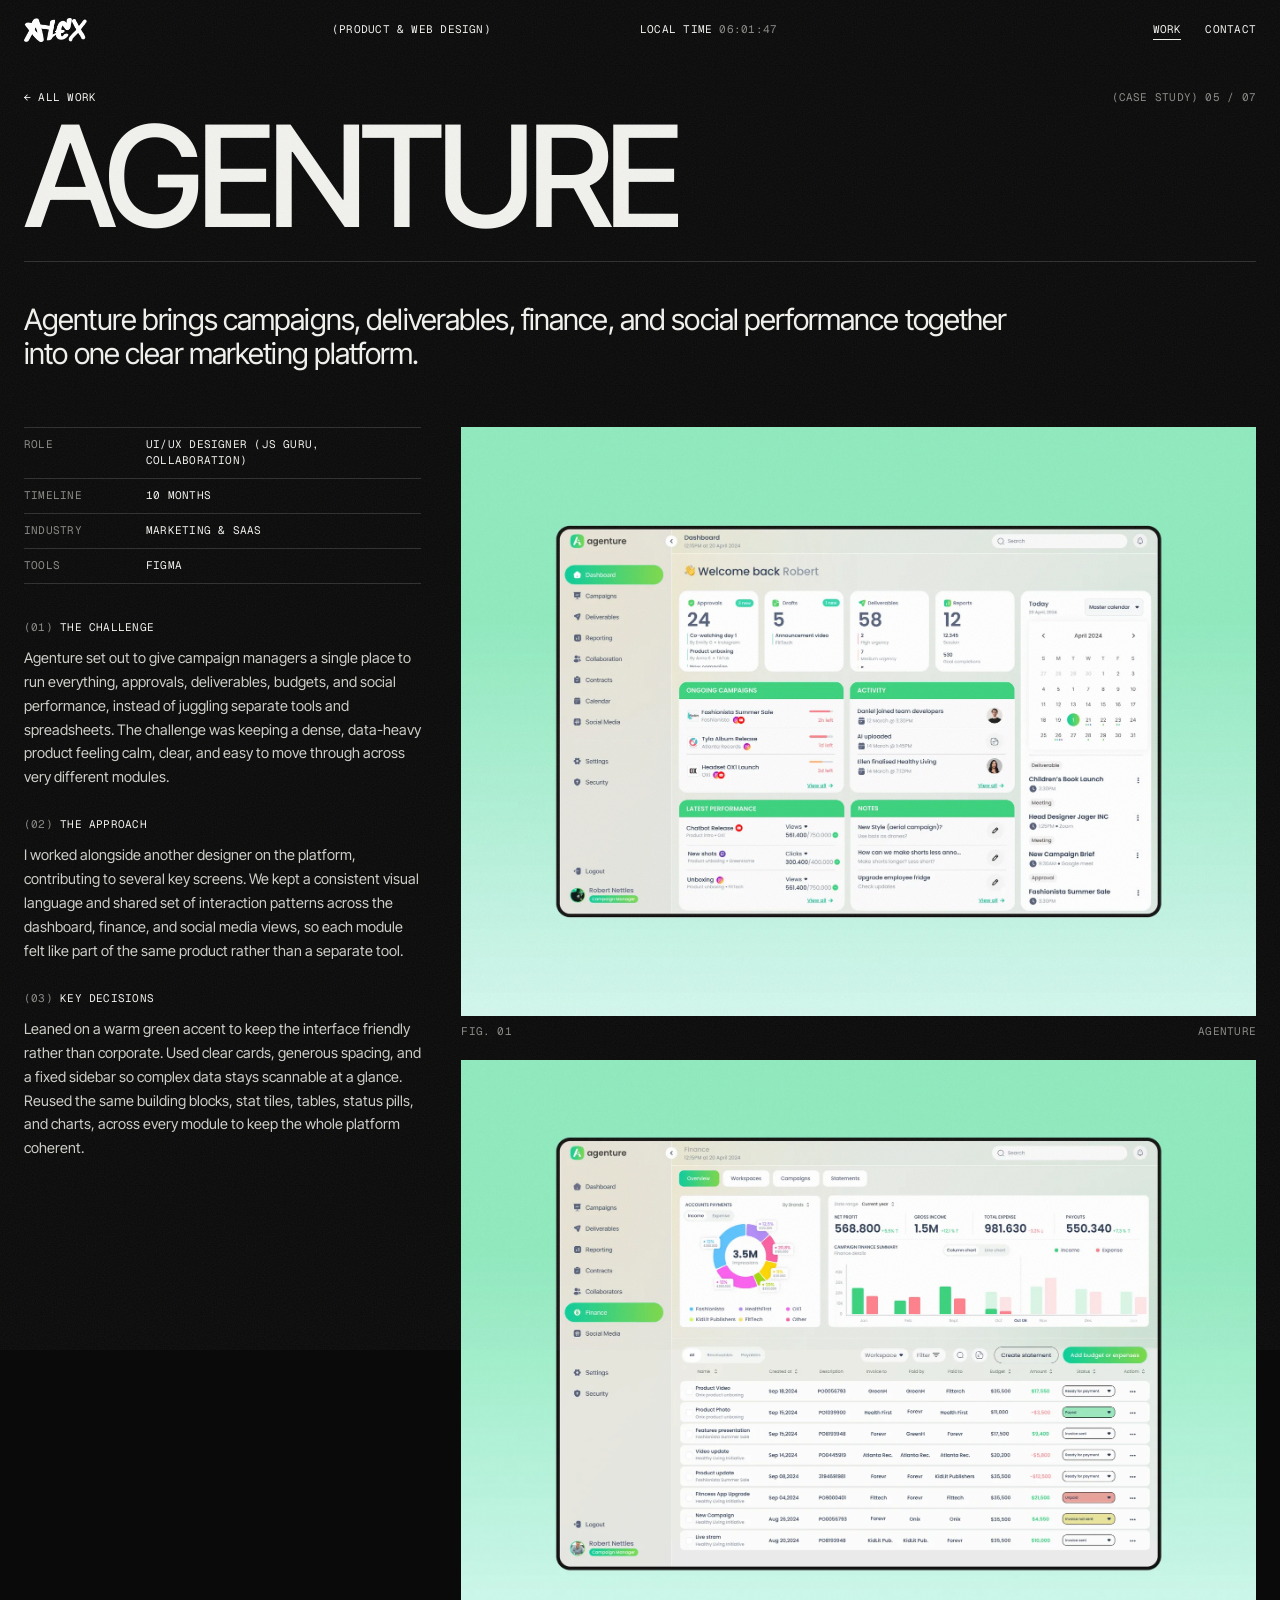
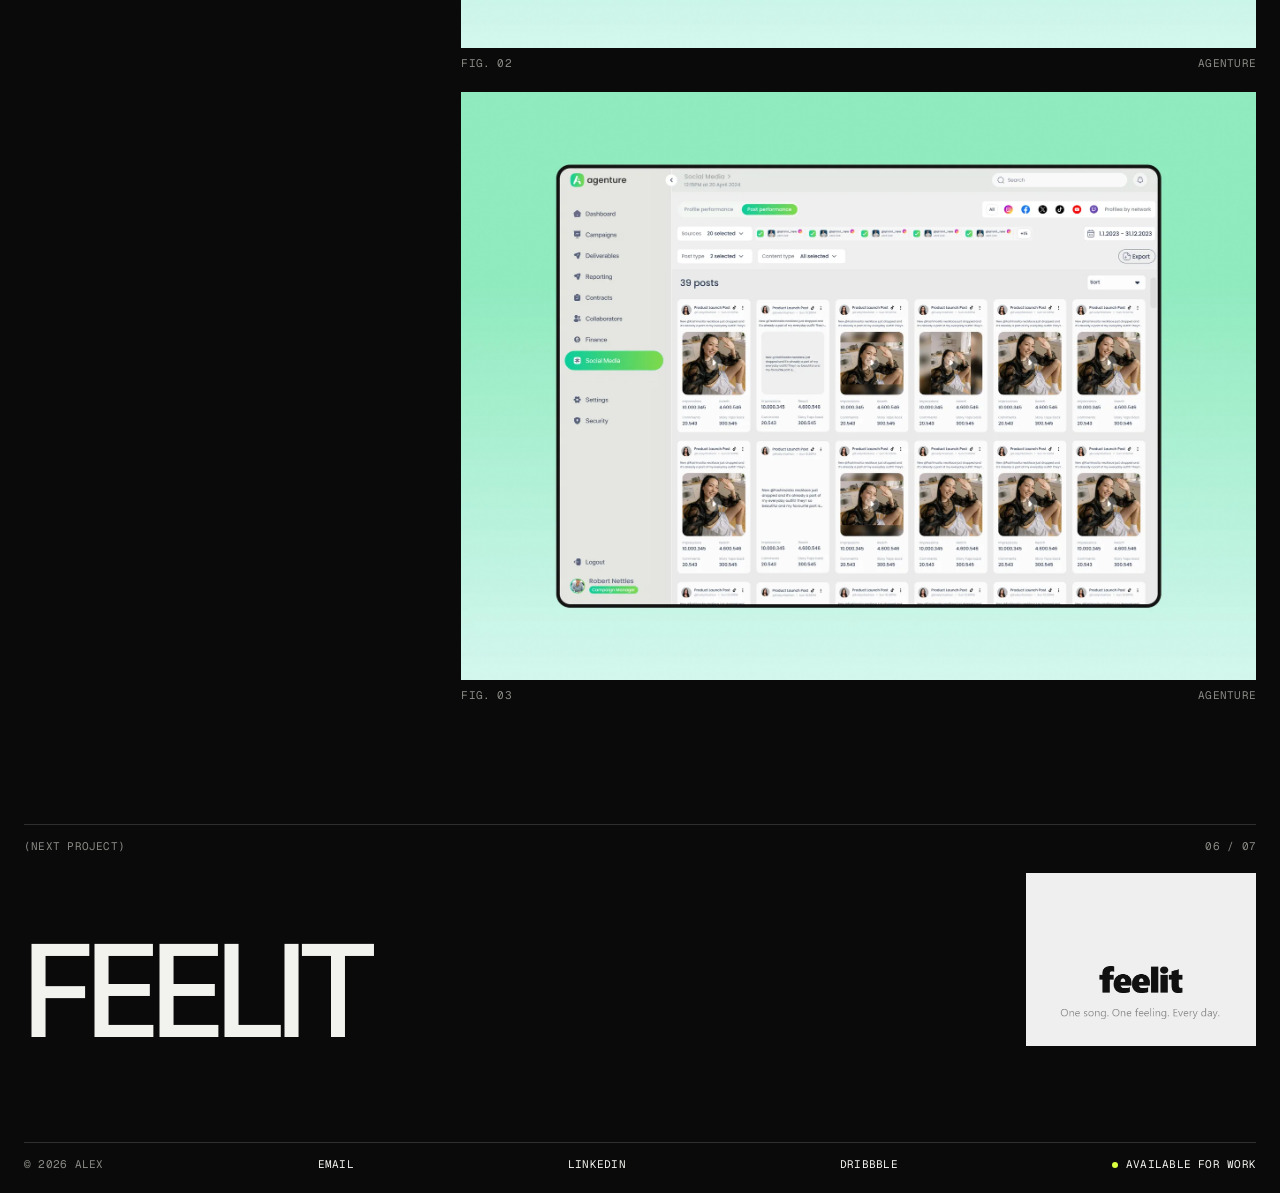
==== commit 877a07e2: "Redesign site in black tech/swiss style New single-screen home, work index with cursor-follow previe" ====
--- a/case-study-agenture.html
+++ b/case-study-agenture.html
@@ -22,158 +22,87 @@
 <title>Agenture — Case Study — Alex</title>
 <link rel="preconnect" href="https://fonts.googleapis.com">
 <link rel="preconnect" href="https://fonts.gstatic.com" crossorigin>
-<link href="https://fonts.googleapis.com/css2?family=Plus+Jakarta+Sans:wght@500;600;700;800&family=Manrope:wght@400;500;600;700;800&display=swap" rel="stylesheet">
-<link rel="stylesheet" href="style.css">
-<link rel="stylesheet" href="v2.css">
+<link href="https://fonts.googleapis.com/css2?family=Inter+Tight:wght@400;500;600&family=Geist+Mono:wght@400;500&display=swap" rel="stylesheet">
+<link rel="stylesheet" href="site.css">
+<script>document.documentElement.classList.add('js');</script>
 </head>
-<body>
-<div class="v2 cs-page">
+<body class="t page">
 
-  <!-- NAV -->
-  <nav class="site-nav">
-    <a href="index.html" class="logo">Alex<span>.</span></a>
-    <div class="nav-links">
-      <a href="work.html" class="nav-link is-active">Work</a>
-      <a href="https://calendar.app.google/RJrpbeE9GZRz7fCt5" target="_blank" rel="noopener" class="nav-link">Contact</a>
+<div class="cursor" aria-hidden="true"></div>
+<div class="grain" aria-hidden="true"></div>
+
+  <nav class="tnav mono">
+    <a href="index.html" class="mark rv"><img src="assets/logo-11.png" alt="Alex"></a>
+    <span class="rv">(PRODUCT &amp; WEB DESIGN)</span>
+    <span class="rv nav-clock">LOCAL TIME <b class="clock">00:00:00</b></span>
+    <div class="tnav-links rv">
+      <a href="work.html" class="is-active" data-scramble>WORK</a>
+      <a href="https://calendar.app.google/RJrpbeE9GZRz7fCt5" target="_blank" rel="noopener" data-scramble>CONTACT</a>
     </div>
   </nav>
 
-  <!-- HEADER -->
-  <div class="section-pad" style="padding:64px 56px 40px;">
-    <h1 class="cs-header-title" style="font-family:'Newsreader',serif; font-weight:500; font-style:italic; font-size:36px; line-height:1.35; margin:0 0 40px; max-width:820px;">
-      <span style="font-style:italic; font-weight:600;">Agenture</span> brings campaigns, deliverables, finance, and social performance together into one clear marketing platform.
-    </h1>
-  </div>
+  <main>
+    <div class="cs-top mono rv"><a href="work.html" data-scramble>&larr; ALL WORK</a><span>(CASE STUDY) 05 / 07</span></div>
+    <header class="cs-name">
+      <h1 class="big"><span class="line"><span>Agenture</span></span></h1>
+    </header>
 
-  <!-- SIDEBAR + SCREENS -->
-  <!-- DRAFT copy below — Alex to replace with the real project details -->
-  <div class="cs-grid section-pad" style="padding:0 56px 96px; display:grid; grid-template-columns:280px 1fr; gap:32px; align-items:start;">
-    <div class="cs-sidebar" style="position:sticky; top:32px; display:flex; flex-direction:column; gap:2px;">
-      <div style="background:#FBEAF3; padding:18px 20px;">
-        <div class="cs-box" style="display:flex; align-items:center; justify-content:space-between; font-size:13px; font-weight:700;" data-acc-toggle="acc-0">
-          <span>Project Overview</span><span>+</span>
+    <p class="cs-lede sf">Agenture brings campaigns, deliverables, finance, and social performance together into one clear marketing platform.</p>
+
+    <div class="cs-body">
+      <aside class="cs-info">
+        <dl class="spec mono sf">
+          <div><dt>Role</dt><dd>UI/UX Designer (Js guru, collaboration)</dd></div>
+          <div><dt>Timeline</dt><dd>10 months</dd></div>
+          <div><dt>Industry</dt><dd>Marketing &amp; SaaS</dd></div>
+          <div><dt>Tools</dt><dd>Figma</dd></div>
+        </dl>
+        <div class="cs-text sf">
+          <h3 class="mono">(01) <span>The Challenge</span></h3>
+          <p>Agenture set out to give campaign managers a single place to run everything, approvals, deliverables, budgets, and social performance, instead of juggling separate tools and spreadsheets. The challenge was keeping a dense, data-heavy product feeling calm, clear, and easy to move through across very different modules.</p>
         </div>
-        <div class="acc-panel" id="acc-0" style="display: none;">
-          <div style="margin-top:16px; display:flex; flex-direction:column; gap:14px;">
-
-              <div>
-                <div style="font-size:11px; font-weight:700; text-transform:uppercase; letter-spacing:0.05em; color:#8a8172; margin-bottom:3px;">Role</div>
-                <div style="font-size:13.5px; line-height:1.5; color:#1a1712;">UI/UX Designer (Js guru, collaboration)</div>
-              </div>
-
-              <div>
-                <div style="font-size:11px; font-weight:700; text-transform:uppercase; letter-spacing:0.05em; color:#8a8172; margin-bottom:3px;">Timeline</div>
-                <div style="font-size:13.5px; line-height:1.5; color:#1a1712;">10 months</div>
-              </div>
-
-              <div>
-                <div style="font-size:11px; font-weight:700; text-transform:uppercase; letter-spacing:0.05em; color:#8a8172; margin-bottom:3px;">Industry</div>
-                <div style="font-size:13.5px; line-height:1.5; color:#1a1712;">Marketing &amp; SaaS</div>
-              </div>
-
-              <div>
-                <div style="font-size:11px; font-weight:700; text-transform:uppercase; letter-spacing:0.05em; color:#8a8172; margin-bottom:3px;">Tools</div>
-                <div style="font-size:13.5px; line-height:1.5; color:#1a1712;">Figma</div>
-              </div>
-
-          </div>
+        <div class="cs-text sf">
+          <h3 class="mono">(02) <span>The Approach</span></h3>
+          <p>I worked alongside another designer on the platform, contributing to several key screens. We kept a consistent visual language and shared set of interaction patterns across the dashboard, finance, and social media views, so each module felt like part of the same product rather than a separate tool.</p>
         </div>
+        <div class="cs-text sf">
+          <h3 class="mono">(03) <span>Key Decisions</span></h3>
+          <p>Leaned on a warm green accent to keep the interface friendly rather than corporate. Used clear cards, generous spacing, and a fixed sidebar so complex data stays scannable at a glance. Reused the same building blocks, stat tiles, tables, status pills, and charts, across every module to keep the whole platform coherent.</p>
+        </div>
+      </aside>
+      <div class="cs-media">
+        <figure>
+          <div class="sr"><img decoding="async" src="assets/case-agenture-dashboard.webp" alt="Agenture — dashboard za praćenje kampanja"></div>
+          <figcaption class="mono"><span>FIG. 01</span><span>Agenture</span></figcaption>
+        </figure>
+        <figure>
+          <div class="sr"><img loading="lazy" decoding="async" src="assets/case-agenture-finance.webp" alt="Agenture — finance modul sa pregledom prihoda i troškova"></div>
+          <figcaption class="mono"><span>FIG. 02</span><span>Agenture</span></figcaption>
+        </figure>
+        <figure>
+          <div class="sr"><img loading="lazy" decoding="async" src="assets/case-agenture-social.webp" alt="Agenture — social media analitika i performanse objava"></div>
+          <figcaption class="mono"><span>FIG. 03</span><span>Agenture</span></figcaption>
+        </figure>
       </div>
-
-        <div style="background:#FBEAF3; padding:18px 20px;">
-          <div class="cs-box" style="display:flex; align-items:center; justify-content:space-between; font-size:13px; font-weight:700;" data-acc-toggle="acc-1">
-            <span>The Challenge</span><span>+</span>
-          </div>
-          <div class="acc-panel" id="acc-1" style="display: none;">
-            <p style="font-size:13.5px; line-height:1.7; color:#3a3327; margin:16px 0 0;">Agenture set out to give campaign managers a single place to run everything, approvals, deliverables, budgets, and social performance, instead of juggling separate tools and spreadsheets. The challenge was keeping a dense, data-heavy product feeling calm, clear, and easy to move through across very different modules.</p>
-          </div>
-        </div>
-
-        <div style="background:#FBEAF3; padding:18px 20px;">
-          <div class="cs-box" style="display:flex; align-items:center; justify-content:space-between; font-size:13px; font-weight:700;" data-acc-toggle="acc-2">
-            <span>The Approach</span><span>+</span>
-          </div>
-          <div class="acc-panel" id="acc-2" style="display: none;">
-            <p style="font-size:13.5px; line-height:1.7; color:#3a3327; margin:16px 0 0;">I worked alongside another designer on the platform, contributing to several key screens. We kept a consistent visual language and shared set of interaction patterns across the dashboard, finance, and social media views, so each module felt like part of the same product rather than a separate tool.</p>
-          </div>
-        </div>
-
-        <div style="background:#FBEAF3; padding:18px 20px;">
-          <div class="cs-box" style="display:flex; align-items:center; justify-content:space-between; font-size:13px; font-weight:700;" data-acc-toggle="acc-3">
-            <span>Key Decisions</span><span>+</span>
-          </div>
-          <div class="acc-panel" id="acc-3" style="display: none;">
-            <p style="font-size:13.5px; line-height:1.7; color:#3a3327; margin:16px 0 0;">Leaned on a warm green accent to keep the interface friendly rather than corporate. Used clear cards, generous spacing, and a fixed sidebar so complex data stays scannable at a glance. Reused the same building blocks, stat tiles, tables, status pills, and charts, across every module to keep the whole platform coherent.</p>
-          </div>
-        </div>
-
     </div>
 
-    <div style="display:flex; flex-direction:column; gap:16px;">
-      <img loading="lazy" decoding="async" src="assets/case-agenture-dashboard.webp" alt="Agenture — dashboard za praćenje kampanja" style="width:100%; height:auto; display:block;">
+    <a href="case-study-feelit.html" class="cs-next">
+      <div class="mono"><span>(NEXT PROJECT)</span><span>06 / 07</span></div>
+      <div class="cs-next-row">
+        <span class="big">Feelit</span>
+        <div class="cs-next-img"><img loading="lazy" decoding="async" src="assets/project-feelit.png" alt=""></div>
+      </div>
+    </a>
+  </main>
 
-        <img loading="lazy" decoding="async" src="assets/case-agenture-finance.webp" alt="Agenture — finance modul sa pregledom prihoda i troškova" style="width:100%; height:auto; display:block;">
+  <footer class="foot mono">
+    <span class="rv">&copy; 2026 ALEX</span>
+    <a class="rv" href="mailto:lazarevicale@gmail.com" data-scramble>EMAIL</a>
+    <a class="rv" href="https://www.linkedin.com/in/alexlazarevic/" target="_blank" rel="noopener" data-scramble>LINKEDIN</a>
+    <a class="rv" href="https://dribbble.com/aleksandralazarevic" target="_blank" rel="noopener" data-scramble>DRIBBBLE</a>
+    <span class="rv avail"><i></i>AVAILABLE FOR WORK</span>
+  </footer>
 
-        <img loading="lazy" decoding="async" src="assets/case-agenture-social.webp" alt="Agenture — social media analitika i performanse objava" style="width:100%; height:auto; display:block;">
-
-    </div>
-  </div>
-
-  <!-- FEATURED PROJECTS TEASER -->
-  <div class="section-pad more-section" style="padding:0 56px 140px;">
-    <h2 style="font-family:'Newsreader',serif; font-weight:500; font-size:38px; margin:0 0 44px;">More Projects</h2>
-    <div class="more-grid" style="display:grid; grid-template-columns:repeat(2,1fr); gap:36px;">
-
-        <a href="case-study-rello.html" class="more-project-card" style="text-decoration:none; color:inherit; display:flex; gap:24px; align-items:center; cursor:pointer;">
-          <div class="more-project-img" style="width:130px; height:130px; flex-shrink:0; overflow:hidden; transition: box-shadow 0.2s ease;">
-            <img loading="lazy" decoding="async" src="assets/project-rello.webp" alt="Rello" style="width:100%; height:100%; object-fit:cover; display:block;">
-          </div>
-          <div>
-            <div style="font-weight:700; font-size:20px; margin-bottom:8px;">Rello</div>
-            <div style="font-size:14px; color:#5c5548; line-height:1.6;">A property chain app from quote to exchange.</div>
-          </div>
-        </a>
-
-        <a href="case-study-awaken180.html" class="more-project-card" style="text-decoration:none; color:inherit; display:flex; gap:24px; align-items:center; cursor:pointer;">
-          <div class="more-project-img" style="width:130px; height:130px; flex-shrink:0; overflow:hidden; transition: box-shadow 0.2s ease;">
-            <img loading="lazy" decoding="async" src="assets/project-awaken180.webp" alt="Awaken180" style="width:100%; height:100%; object-fit:cover; display:block;">
-          </div>
-          <div>
-            <div style="font-weight:700; font-size:20px; margin-bottom:8px;">Awaken180</div>
-            <div style="font-size:14px; color:#5c5548; line-height:1.6;">A 12-week weight-loss habit app.</div>
-          </div>
-        </a>
-
-    </div>
-  </div>
-
-  <!-- FOOTER -->
-  <div id="contact" class="footer2">
-    <div class="footer-top section-pad" style="padding:64px 56px 40px; display:grid; grid-template-columns:1fr auto; gap:24px; align-items:start;">
-      <div class="footer-name" style="font-weight:600; font-size:min(14vw,140px); line-height:0.9;">
-        <span class="footer-letter fl-0">A</span><span class="footer-letter fl-1">l</span><span class="footer-letter fl-2">e</span><span class="footer-letter fl-3">x</span>
-      </div>
-      <div style="display:flex; flex-direction:column; gap:12px; font-size:13px; text-align:right; padding-top:12px;">
-        <a href="mailto:lazarevicale@gmail.com" class="footer-link fl-email"><span class="fl-label">lazarevicale@gmail.com</span>
-          <svg width="15" height="15" viewBox="0 0 24 24" fill="none" stroke="currentColor" stroke-width="2" stroke-linecap="round" stroke-linejoin="round"><rect x="3" y="5" width="18" height="14" rx="2.5"></rect><path d="m3.5 7.5 8.5 6 8.5-6"></path></svg>
-        </a>
-        <a href="https://www.linkedin.com/in/alexlazarevic/" target="_blank" rel="noopener" class="footer-link fl-linkedin"><span class="fl-label">LinkedIn</span>
-          <svg width="15" height="15" viewBox="0 0 24 24" fill="currentColor"><path d="M4.98 3.5A2.5 2.5 0 1 1 0 3.5a2.5 2.5 0 0 1 4.98 0ZM.25 8h4.5v13H.25V8Zm7.4 0h4.32v1.78h.06c.6-1.14 2.07-2.34 4.26-2.34 4.56 0 5.4 3 5.4 6.9V21h-4.5v-6.14c0-1.46-.03-3.34-2.03-3.34-2.04 0-2.35 1.6-2.35 3.24V21h-4.5V8Z"></path></svg>
-        </a>
-        <a href="#" class="footer-link fl-instagram"><span class="fl-label">Instagram</span>
-          <svg width="15" height="15" viewBox="0 0 24 24" fill="none" stroke="currentColor" stroke-width="2" stroke-linecap="round" stroke-linejoin="round"><rect x="2.5" y="2.5" width="19" height="19" rx="5.5"></rect><circle cx="12" cy="12" r="4.2"></circle><circle cx="17.4" cy="6.6" r="1.1" fill="currentColor" stroke="none"></circle></svg>
-        </a>
-        <a href="https://dribbble.com/aleksandralazarevic" target="_blank" rel="noopener" class="footer-link fl-dribbble"><span class="fl-label">Dribbble</span>
-          <svg width="15" height="15" viewBox="0 0 24 24" fill="none" stroke="currentColor" stroke-width="2" stroke-linecap="round" stroke-linejoin="round"><circle cx="12" cy="12" r="10"></circle><path d="M5.3 6.3c3.5 4.2 5.8 9 6.4 15M3 10.2c7.7.4 12.6-1.2 16-4.6M20.7 14c-5.5-1.7-10.2 0-13.6 5.2"></path></svg>
-        </a>
-      </div>
-    </div>
-    <div class="section-pad" style="padding:20px 56px 40px; border-top:1px solid rgba(253,246,234,0.15); font-size:12px; color:#a49d8e;">
-      © 2026 Alex. All rights reserved.
-    </div>
-  </div>
-
-</div>
-<script src="script.js"></script>
+<script src="site.js"></script>
 </body>
 </html>
--- a/site.css
+++ b/site.css
@@ -0,0 +1,284 @@
+/* =====================================================================
+   SAJT: crni tech / swiss stil (početna, work, case study)
+   ===================================================================== */
+:root {
+  --bg: #0A0A0A;
+  --fg: #F2F2EE;
+  --dim: #8A8A85;
+  --line: rgba(242,242,238,0.16);
+  --acc: #D9FF3F;
+  --ease: cubic-bezier(.76,0,.24,1);
+  --ease-out: cubic-bezier(.16,1,.3,1);
+  --pad: 24px;
+}
+*, *::before, *::after { box-sizing: border-box; }
+html, body { margin: 0; background: var(--bg); color: var(--fg); }
+body.t { font-family: 'Inter Tight', 'Helvetica Neue', Helvetica, Arial, sans-serif; -webkit-font-smoothing: antialiased; }
+.t a { color: inherit; text-decoration: none; }
+.t ::selection { background: var(--fg); color: var(--bg); }
+.mono { font-family: 'Geist Mono', ui-monospace, monospace; font-size: 11px; line-height: 1.45; letter-spacing: 0.02em; text-transform: uppercase; }
+sup { font-size: 0.5em; vertical-align: top; position: relative; top: 0.35em; }
+
+/* ---------- LAYOUT: jedan ekran ---------- */
+.screen {
+  height: 100vh; height: 100svh; min-height: 640px;
+  display: grid; grid-template-rows: auto auto minmax(0,1fr) auto auto;
+  gap: 20px; padding: 18px var(--pad);
+}
+
+/* ---------- NAV ---------- */
+.tnav { display: grid; grid-template-columns: repeat(4, 1fr); align-items: center; }
+.tnav .mark { display: inline-block; line-height: 0; }
+.tnav .mark img { height: 24px; width: auto; display: block; }
+.loader-logo { height: 24px; width: auto; display: block; filter: invert(1); }
+.tnav .clock { font-weight: 400; color: var(--dim); }
+.tnav-links { display: flex; gap: 24px; justify-content: flex-end; }
+.tnav a { position: relative; }
+.tnav a::after, .foot a::after, .more span::after {
+  content: ''; position: absolute; left: 0; right: 0; bottom: -2px; height: 1px; background: currentColor;
+  transform: scaleX(0); transform-origin: right; transition: transform .5s var(--ease);
+}
+.tnav a:hover::after, .foot a:hover::after, .more:hover span::after { transform: scaleX(1); transform-origin: left; }
+
+/* ---------- HERO ---------- */
+.hero { display: grid; grid-template-columns: 1fr; align-items: end; gap: 24px; border-bottom: 1px solid var(--line); padding-bottom: 14px; }
+.big {
+  margin: 0; font-weight: 500; text-transform: uppercase;
+  font-size: clamp(44px, min(8.2vw, 13vh), 160px); line-height: 0.86; letter-spacing: -0.055em;
+}
+.big .line { display: block; overflow: hidden; padding-bottom: 0.04em; }
+.big .line > span { display: inline-block; }
+.big sup { font-size: 11px; letter-spacing: 0.02em; top: 1.2em; margin-left: 0.4em; color: var(--dim); }
+
+/* ---------- INTRO ---------- */
+.mid { display: grid; grid-template-columns: repeat(12, minmax(0,1fr)); gap: 20px; min-height: 0; }
+.intro { grid-column: 1 / span 4; margin: 0; max-width: 380px; text-align: justify; text-indent: 4em; }
+.cv { grid-column: 6 / span 3; margin: 0; display: grid; gap: 14px; align-content: start; }
+.cv div { display: grid; grid-template-columns: 80px 1fr; }
+.cv dt { color: var(--dim); }
+.cv dd { margin: 0; }
+.photo { grid-column: 10 / span 3; justify-self: end; margin: 0; height: 100%; min-height: 0; position: relative; display: flex; flex-direction: column; align-items: flex-end; }
+.photo img { height: calc(100% - 20px); width: auto; max-width: 100%; aspect-ratio: 928 / 1136; object-fit: cover; display: block; filter: grayscale(1) contrast(1.08); transition: filter .6s ease; }
+.photo:hover img { filter: grayscale(0) contrast(1); }
+.photo figcaption { margin-top: 6px; color: var(--dim); }
+
+/* ---------- WORK ---------- */
+.work-head { display: flex; align-items: flex-end; justify-content: space-between; border-top: 1px solid var(--line); padding-top: 12px; margin-bottom: 12px; }
+.work-head h2 { margin: 0; font-weight: 500; font-size: clamp(28px, 3vw, 48px); line-height: 0.9; letter-spacing: -0.05em; }
+.work-head h2 sup { font-size: 11px; top: 0; margin-right: 6px; color: var(--dim); }
+.work-head h2 > span { font-size: 11px; color: var(--dim); vertical-align: top; letter-spacing: 0.02em; }
+.more { display: inline-flex; align-items: center; gap: 8px; border: 1px solid var(--fg); padding: 9px 14px; transition: background .3s ease, color .3s ease; }
+.more span { position: relative; }
+.more i { font-style: normal; transition: transform .4s var(--ease); }
+.more:hover { background: var(--fg); color: var(--bg); }
+.more:hover i { transform: rotate(45deg); }
+
+.grid { display: grid; grid-template-columns: repeat(4, minmax(0,1fr)); border-top: 1px solid var(--line); border-left: 1px solid var(--line); }
+.card { display: block; border-right: 1px solid var(--line); border-bottom: 1px solid var(--line); position: relative; overflow: hidden; }
+.card-img { height: clamp(120px, 22vh, 280px); overflow: hidden; background: #151515; }
+.card-img img { width: 100%; height: 100%; object-fit: cover; display: block; filter: grayscale(1) brightness(.8); transform: scale(1.02); transition: filter .6s ease, transform 1s var(--ease-out); }
+.card:hover .card-img img { filter: grayscale(0) brightness(1); transform: scale(1.07); }
+.card-meta { display: grid; grid-template-columns: 32px 1fr auto; gap: 8px; padding: 8px 10px; position: relative; transition: color .35s ease; }
+.card-meta span:first-child, .card-meta span:last-child { color: var(--dim); transition: color .35s ease; }
+.card-meta::before { content: ''; position: absolute; inset: 0; background: var(--fg); transform: scaleY(0); transform-origin: bottom; transition: transform .45s var(--ease); z-index: -1; }
+.card-meta { z-index: 0; }
+.card:hover .card-meta { color: var(--bg); }
+.card:hover .card-meta span { color: var(--bg); }
+.card:hover .card-meta::before { transform: scaleY(1); }
+
+/* ---------- FOOTER LINE ---------- */
+.foot { display: grid; grid-template-columns: repeat(5, auto); justify-content: space-between; color: var(--dim); }
+.foot a { position: relative; color: var(--fg); }
+.avail { display: inline-flex; align-items: center; gap: 8px; color: var(--fg); }
+.avail i { width: 6px; height: 6px; border-radius: 50%; background: var(--acc); animation: blink 1.4s steps(2, start) infinite; }
+@keyframes blink { to { visibility: hidden; } }
+
+/* ---------- GRAIN + CURSOR ---------- */
+.grain {
+  position: fixed; inset: -50%; pointer-events: none; z-index: 50; opacity: .07;
+  background-image: url("data:image/svg+xml,%3Csvg xmlns='http://www.w3.org/2000/svg' width='160' height='160'%3E%3Cfilter id='n'%3E%3CfeTurbulence type='fractalNoise' baseFrequency='.9' numOctaves='2' stitchTiles='stitch'/%3E%3C/filter%3E%3Crect width='100%25' height='100%25' filter='url(%23n)'/%3E%3C/svg%3E");
+  animation: grain .8s steps(4) infinite;
+}
+@keyframes grain { 0%{transform:translate(0,0)} 25%{transform:translate(-3%,2%)} 50%{transform:translate(2%,-3%)} 75%{transform:translate(-2%,-1%)} 100%{transform:translate(0,0)} }
+.cursor { display: none; }
+@media (pointer: fine) {
+  .cursor {
+    display: block; position: fixed; left: 0; top: 0; width: 12px; height: 12px; margin: -6px 0 0 -6px;
+    background: #fff; border-radius: 50%; pointer-events: none; z-index: 100; mix-blend-mode: difference;
+    transition: width .35s var(--ease-out), height .35s var(--ease-out), margin .35s var(--ease-out); opacity: 0;
+  }
+  .cursor.on { opacity: 1; }
+  .cursor.big { width: 64px; height: 64px; margin: -32px 0 0 -32px; }
+}
+
+/* ---------- PRELOADER ---------- */
+.loader { display: none; }
+.js .loader {
+  position: fixed; inset: 0; z-index: 200; background: var(--fg); color: var(--bg);
+  display: flex; flex-direction: column; justify-content: space-between; padding: 18px var(--pad);
+  font-family: 'Geist Mono', ui-monospace, monospace; font-size: 11px; text-transform: uppercase;
+  transition: transform 1s var(--ease);
+}
+.loader-row { display: flex; justify-content: space-between; align-items: flex-end; }
+.loader-count { font-family: 'Inter Tight', sans-serif; font-weight: 500; font-size: clamp(80px, 18vw, 260px); line-height: .8; letter-spacing: -0.06em; }
+.loader-bar { position: absolute; left: 0; right: 0; bottom: 0; height: 3px; }
+.loader-bar i { display: block; height: 100%; width: 100%; background: var(--bg); transform: scaleX(0); transform-origin: left; }
+.loader.done { transform: translateY(-100%); }
+.skip-loader .loader { display: none; }
+
+/* ---------- REVEAL ANIMACIJE ---------- */
+.js .big .line > span { transform: translateY(110%); transition: transform 1.1s var(--ease-out); }
+.js .big .line:nth-child(2) > span { transition-delay: .08s; }
+.js .rv { opacity: 0; transform: translateY(10px); transition: opacity .8s ease, transform .8s var(--ease-out); transition-delay: calc(.35s + var(--i, 0) * .04s); }
+.js .photo { clip-path: inset(100% 0 0 0); transition: clip-path 1.3s var(--ease); transition-delay: .25s; }
+.js .card { clip-path: inset(0 0 100% 0); transition: clip-path 1.1s var(--ease); transition-delay: calc(.45s + var(--i, 0) * .09s); }
+.js .hero, .js .work-head { border-color: transparent; }
+.js .hero::after { content: none; }
+.is-in .big .line > span { transform: none; }
+.is-in .rv { opacity: 1; transform: none; }
+.is-in .photo { clip-path: inset(0 0 0 0); }
+.is-in .card { clip-path: inset(0 0 0 0); }
+.is-in .hero, .is-in .work-head { border-color: var(--line); transition: border-color 1s ease .6s; }
+
+/* ---------- RESPONSIVE ---------- */
+@media (max-width: 1100px) {
+  .intro { grid-column: 1 / span 5; }
+  .cv { grid-column: 6 / span 4; }
+  .photo { grid-column: 10 / span 3; }
+}
+@media (max-width: 760px), (max-height: 600px) and (max-width: 1000px) {
+  :root { --pad: 16px; }
+  .screen { height: auto; min-height: 0; display: flex; flex-direction: column; gap: 28px; }
+  .tnav { grid-template-columns: 1fr 1fr; row-gap: 6px; }
+  .tnav > span:nth-of-type(1) { display: none; }
+  .tnav .nav-clock { grid-row: 2; }
+  .hero { grid-template-columns: 1fr; }
+  .big { font-size: 13.5vw; }
+  .mid { grid-template-columns: 1fr 1fr; gap: 24px 16px; }
+  .intro { grid-column: 1 / -1; max-width: none; }
+  .cv { grid-column: 1 / 2; }
+  .photo { grid-column: 2 / 3; height: auto; }
+  .photo img { height: auto; width: 100%; }
+  .grid { grid-template-columns: repeat(2, minmax(0,1fr)); }
+  .card-img { height: auto; aspect-ratio: 4 / 3; }
+  .foot { grid-template-columns: 1fr 1fr; row-gap: 8px; padding-bottom: 8px; }
+  .intro { text-align: left; }
+  .card-meta { grid-template-columns: 24px 1fr; }
+  .card-meta span:last-child { display: none; }
+}
+
+@media (prefers-reduced-motion: reduce) {
+  .js .loader { display: none; }
+  .grain { animation: none; }
+  .js .big .line > span, .js .rv, .js .photo, .js .card { transform: none !important; opacity: 1 !important; clip-path: none !important; transition: none !important; }
+  .avail i { animation: none; }
+}
+
+/* =====================================================================
+   PODSTRANICE (work + case study): skrolaju se normalno
+   ===================================================================== */
+.page { padding: 18px var(--pad) 20px; display: flex; flex-direction: column; min-height: 100vh; }
+.page > main { flex: 1; }
+.page .foot { margin-top: 96px; padding-top: 14px; border-top: 1px solid var(--line); }
+.tnav a.is-active::after { transform: scaleX(1); }
+
+/* zajednički naslov stranice */
+.p-head { padding: 64px 0 18px; border-bottom: 1px solid var(--line); display: grid; grid-template-columns: 1fr auto; align-items: end; gap: 24px; }
+.p-head .big sup { top: 1em; }
+.p-head-meta { text-align: right; color: var(--dim); }
+.p-head-meta b { color: var(--fg); font-weight: 400; }
+
+/* ---------- WORK: lista projekata ---------- */
+.w-cols, .w-row { display: grid; grid-template-columns: 56px minmax(0, 1.1fr) minmax(0, 1.4fr) 120px 40px; gap: 20px; align-items: center; }
+.w-cols { color: var(--dim); padding: 14px 0 10px; border-bottom: 1px solid var(--line); }
+.w-row { position: relative; padding: 22px 0; border-bottom: 1px solid var(--line); isolation: isolate; }
+.w-row::before { content: ''; position: absolute; inset: 0 calc(var(--pad) * -1); background: var(--fg); transform: scaleY(0); transform-origin: bottom; transition: transform .5s var(--ease); z-index: -1; }
+.w-row:hover::before { transform: scaleY(1); transform-origin: top; }
+.w-row:hover, .w-row:hover .w-dim { color: var(--bg); }
+.w-row h2 { margin: 0; font-weight: 500; text-transform: uppercase; font-size: clamp(28px, 3.6vw, 56px); line-height: .9; letter-spacing: -0.05em; transition: transform .5s var(--ease-out); }
+.w-row:hover h2 { transform: translateX(12px); }
+.w-dim { color: var(--dim); transition: color .3s ease; }
+.w-arrow { justify-self: end; font-size: 18px; transition: transform .45s var(--ease); }
+.w-row:hover .w-arrow { transform: rotate(45deg); }
+.w-thumb { display: none; }
+
+/* slika koja prati kursor */
+.w-preview {
+  position: fixed; left: 0; top: 0; width: 320px; aspect-ratio: 4 / 3; pointer-events: none; z-index: 40; overflow: hidden;
+  opacity: 0; transform: translate(-50%, -50%) scale(.85); transition: opacity .3s ease, transform .45s var(--ease-out); background: #151515;
+}
+.w-preview.on { opacity: 1; transform: translate(-50%, -50%) scale(1); }
+.w-preview img { position: absolute; inset: 0; width: 100%; height: 100%; object-fit: cover; opacity: 0; transition: opacity .35s ease; }
+.w-preview img.on { opacity: 1; }
+
+/* ---------- CASE STUDY ---------- */
+.cs-top { display: flex; justify-content: space-between; align-items: center; padding-top: 48px; color: var(--dim); }
+.cs-top a { color: var(--fg); position: relative; }
+.cs-name { padding: 10px 0 18px; border-bottom: 1px solid var(--line); display: grid; grid-template-columns: 1fr auto; align-items: end; gap: 24px; }
+.cs-name .big { font-size: clamp(52px, 11vw, 200px); }
+.btn-t { display: inline-flex; align-items: center; gap: 10px; border: 1px solid var(--fg); padding: 11px 16px; white-space: nowrap; transition: background .3s ease, color .3s ease; }
+.btn-t i { font-style: normal; transition: transform .4s var(--ease); }
+.btn-t:hover { background: var(--fg); color: var(--bg); }
+.btn-t:hover i { transform: rotate(45deg); }
+
+.cs-lede { margin: 0; padding: 40px 0 56px; max-width: 1000px; font-size: clamp(22px, 2.3vw, 36px); line-height: 1.18; letter-spacing: -0.03em; font-weight: 400; }
+.cs-lede + .cs-sub { margin: -36px 0 56px; max-width: 560px; color: var(--dim); font-size: 15px; line-height: 1.6; }
+
+.cs-body { display: grid; grid-template-columns: minmax(0, 4fr) minmax(0, 8fr); gap: 40px; align-items: start; }
+.cs-info { position: sticky; top: 24px; display: grid; gap: 36px; }
+.spec { margin: 0; border-top: 1px solid var(--line); }
+.spec div { display: grid; grid-template-columns: 110px 1fr; gap: 12px; padding: 9px 0; border-bottom: 1px solid var(--line); }
+.spec dt { color: var(--dim); }
+.spec dd { margin: 0; }
+.cs-text h3 { margin: 0 0 10px; font-weight: 400; color: var(--dim); }
+.cs-text h3 span { color: var(--fg); }
+.cs-text p { margin: 0; font-size: 14.5px; line-height: 1.65; color: #CFCFC9; }
+.cs-text + .cs-text { margin-top: -8px; }
+
+.cs-media { display: grid; gap: 20px; }
+.cs-media figure { margin: 0; }
+.cs-media img { width: 100%; height: auto; display: block; background: #151515; }
+.cs-media figcaption { display: flex; justify-content: space-between; padding-top: 8px; color: var(--dim); }
+
+.cs-next { display: block; margin-top: 120px; border-top: 1px solid var(--line); padding-top: 14px; position: relative; }
+.cs-next .mono { display: flex; justify-content: space-between; color: var(--dim); }
+.cs-next-row { display: grid; grid-template-columns: 1fr auto; align-items: end; gap: 24px; padding-top: 18px; }
+.cs-next .big { font-size: clamp(48px, 10vw, 180px); transition: transform .6s var(--ease-out); }
+.cs-next:hover .big { transform: translateX(16px); }
+.cs-next-img { width: clamp(140px, 18vw, 280px); aspect-ratio: 4 / 3; overflow: hidden; }
+.cs-next-img img { width: 100%; height: 100%; object-fit: cover; display: block; filter: grayscale(1); transition: filter .6s ease, transform 1s var(--ease-out); }
+.cs-next:hover .cs-next-img img { filter: none; transform: scale(1.06); }
+
+/* otkrivanje na skrol */
+.js .sr { clip-path: inset(0 0 100% 0); transition: clip-path 1.2s var(--ease); }
+.js .sr.in { clip-path: inset(0 0 0 0); }
+.js .sf { opacity: 0; transform: translateY(16px); transition: opacity .9s ease, transform .9s var(--ease-out); }
+.js .sf.in { opacity: 1; transform: none; }
+
+@media (max-width: 900px) {
+  .cs-body { grid-template-columns: minmax(0, 1fr); }
+  .cs-info { position: static; }
+  .w-cols { display: none; }
+  .w-row { grid-template-columns: 40px minmax(0, 1fr) 24px; row-gap: 10px; padding: 18px 0 22px; }
+  .w-row .w-desc { grid-column: 2 / 3; grid-row: 3; }
+  .w-row .w-cat { display: none; }
+  .w-row h2 { grid-column: 2 / 3; }
+  .w-thumb { display: block; grid-column: 1 / -1; grid-row: 1; aspect-ratio: 16 / 10; overflow: hidden; }
+  .w-thumb img { width: 100%; height: 100%; object-fit: cover; display: block; filter: grayscale(1); }
+  .w-row .w-num { grid-row: 2; }
+  .w-row .w-arrow { grid-row: 2; grid-column: 3; }
+  .w-preview { display: none; }
+}
+@media (max-width: 760px) {
+  .page .tnav { grid-template-columns: 1fr 1fr; }
+  .page .tnav > span { display: none; }
+  .p-head, .cs-name, .cs-next-row { grid-template-columns: minmax(0, 1fr); }
+  .p-head-meta { text-align: left; }
+  .page .foot { grid-template-columns: 1fr 1fr; row-gap: 8px; }
+  .cs-top { padding-top: 32px; }
+}
+@media (prefers-reduced-motion: reduce) {
+  .js .sr, .js .sf { clip-path: none !important; opacity: 1 !important; transform: none !important; transition: none !important; }
+}
+.w-desc { margin: 0; }
+.cs-next .big { display: block; }
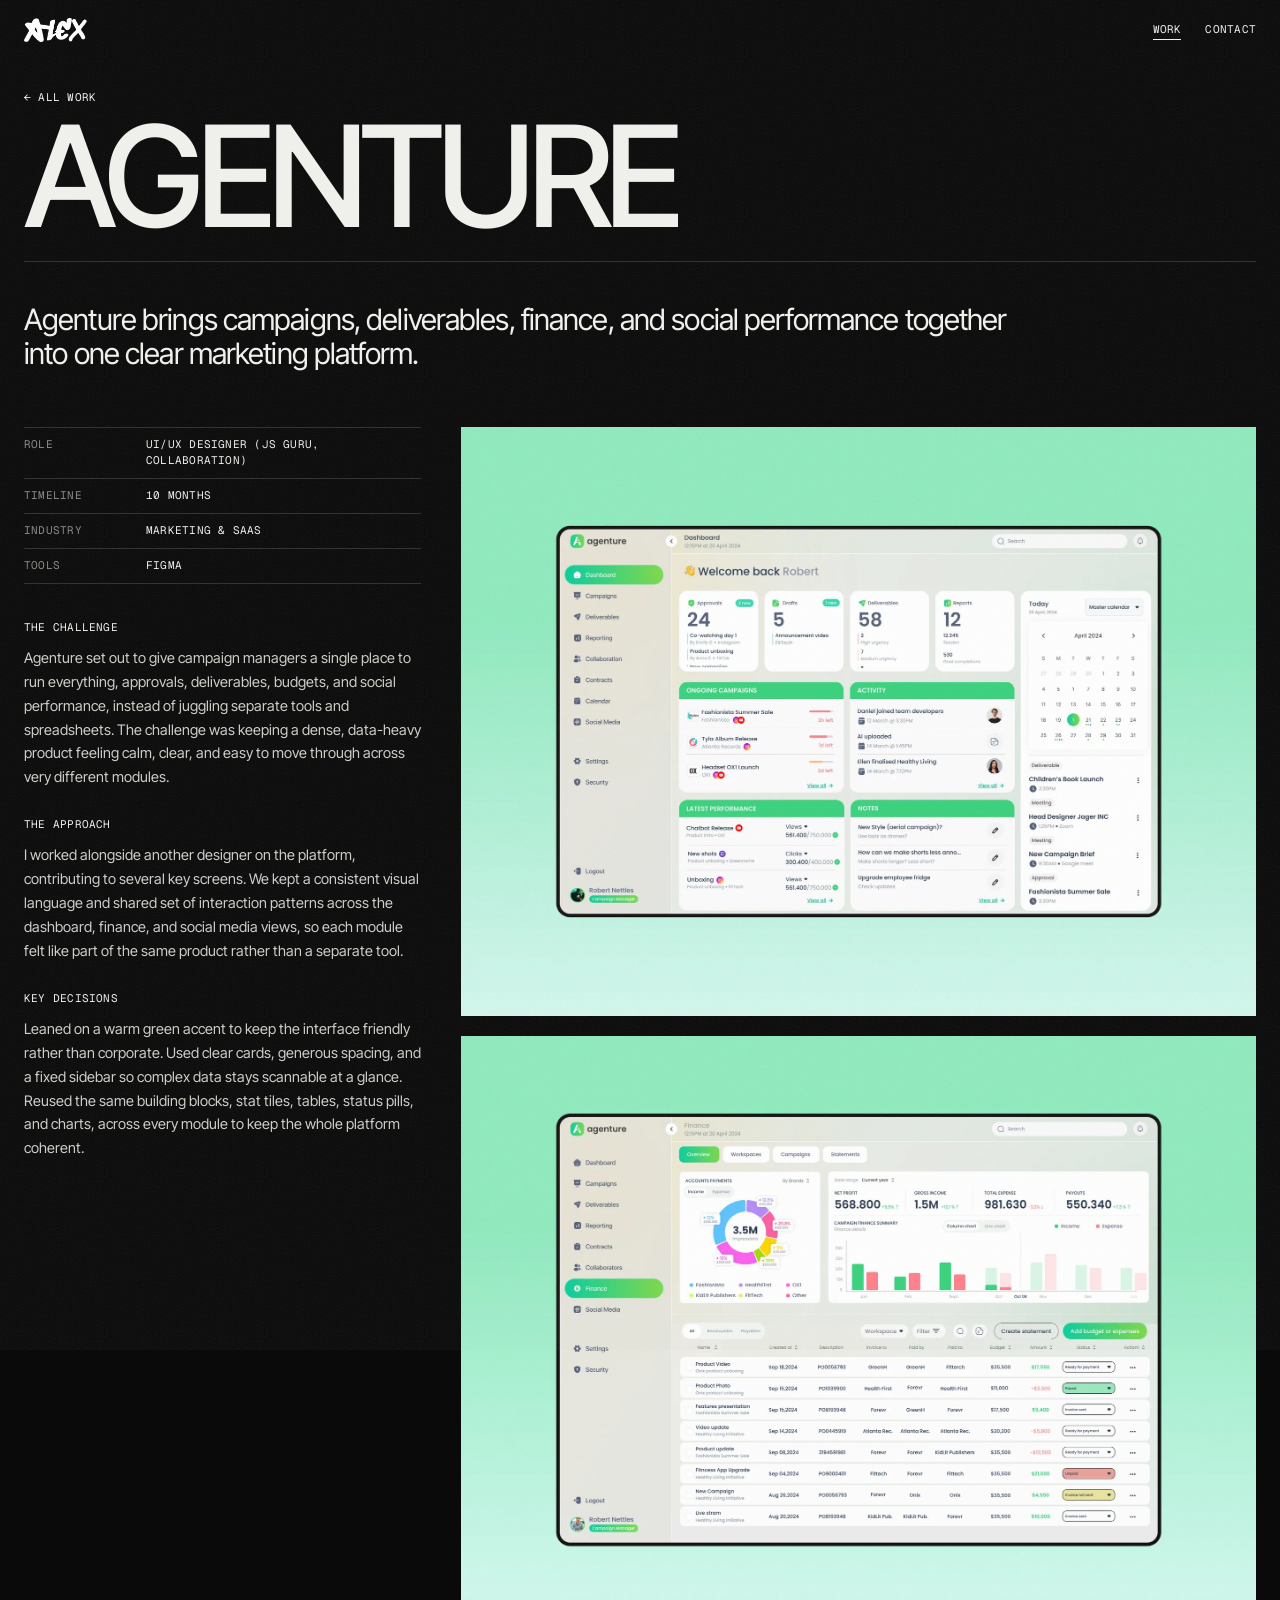
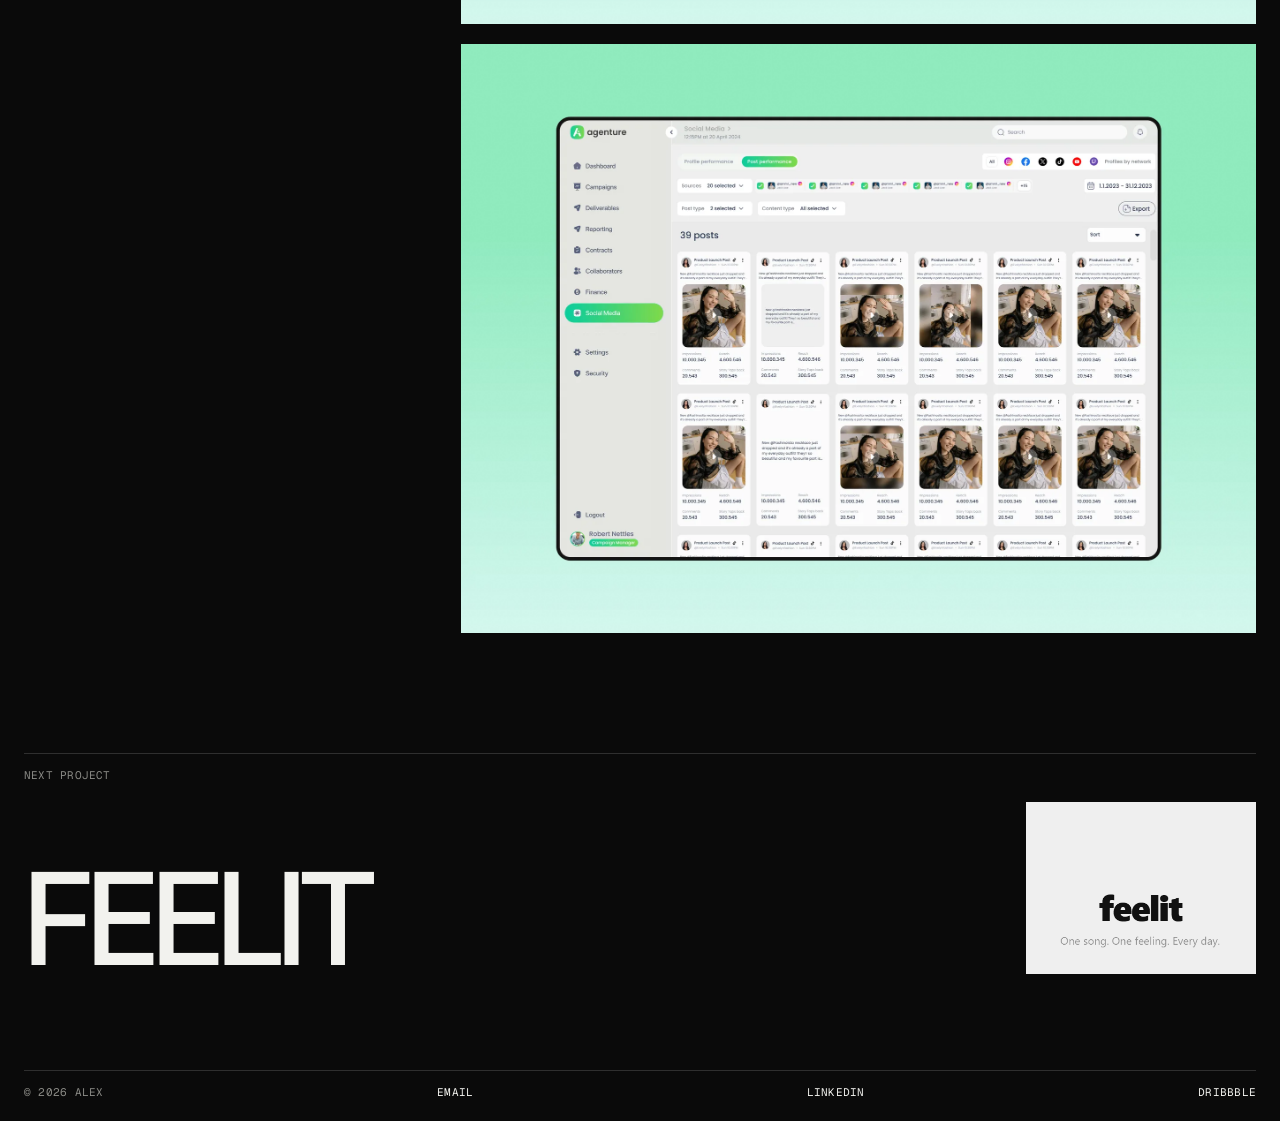
==== commit b3fae6f6: "Simplify nav, footer and labels across the site Remove local time, availability, tagline and decorat" ====
--- a/case-study-agenture.html
+++ b/case-study-agenture.html
@@ -33,8 +33,6 @@
 
   <nav class="tnav mono">
     <a href="index.html" class="mark rv"><img src="assets/logo-11.png" alt="Alex"></a>
-    <span class="rv">(PRODUCT &amp; WEB DESIGN)</span>
-    <span class="rv nav-clock">LOCAL TIME <b class="clock">00:00:00</b></span>
     <div class="tnav-links rv">
       <a href="work.html" class="is-active" data-scramble>WORK</a>
       <a href="https://calendar.app.google/RJrpbeE9GZRz7fCt5" target="_blank" rel="noopener" data-scramble>CONTACT</a>
@@ -42,7 +40,7 @@
   </nav>
 
   <main>
-    <div class="cs-top mono rv"><a href="work.html" data-scramble>&larr; ALL WORK</a><span>(CASE STUDY) 05 / 07</span></div>
+    <div class="cs-top mono rv"><a href="work.html" data-scramble>&larr; ALL WORK</a></div>
     <header class="cs-name">
       <h1 class="big"><span class="line"><span>Agenture</span></span></h1>
     </header>
@@ -58,36 +56,33 @@
           <div><dt>Tools</dt><dd>Figma</dd></div>
         </dl>
         <div class="cs-text sf">
-          <h3 class="mono">(01) <span>The Challenge</span></h3>
+          <h3 class="mono"><span>The Challenge</span></h3>
           <p>Agenture set out to give campaign managers a single place to run everything, approvals, deliverables, budgets, and social performance, instead of juggling separate tools and spreadsheets. The challenge was keeping a dense, data-heavy product feeling calm, clear, and easy to move through across very different modules.</p>
         </div>
         <div class="cs-text sf">
-          <h3 class="mono">(02) <span>The Approach</span></h3>
+          <h3 class="mono"><span>The Approach</span></h3>
           <p>I worked alongside another designer on the platform, contributing to several key screens. We kept a consistent visual language and shared set of interaction patterns across the dashboard, finance, and social media views, so each module felt like part of the same product rather than a separate tool.</p>
         </div>
         <div class="cs-text sf">
-          <h3 class="mono">(03) <span>Key Decisions</span></h3>
+          <h3 class="mono"><span>Key Decisions</span></h3>
           <p>Leaned on a warm green accent to keep the interface friendly rather than corporate. Used clear cards, generous spacing, and a fixed sidebar so complex data stays scannable at a glance. Reused the same building blocks, stat tiles, tables, status pills, and charts, across every module to keep the whole platform coherent.</p>
         </div>
       </aside>
       <div class="cs-media">
         <figure>
           <div class="sr"><img decoding="async" src="assets/case-agenture-dashboard.webp" alt="Agenture — dashboard za praćenje kampanja"></div>
-          <figcaption class="mono"><span>FIG. 01</span><span>Agenture</span></figcaption>
         </figure>
         <figure>
           <div class="sr"><img loading="lazy" decoding="async" src="assets/case-agenture-finance.webp" alt="Agenture — finance modul sa pregledom prihoda i troškova"></div>
-          <figcaption class="mono"><span>FIG. 02</span><span>Agenture</span></figcaption>
         </figure>
         <figure>
           <div class="sr"><img loading="lazy" decoding="async" src="assets/case-agenture-social.webp" alt="Agenture — social media analitika i performanse objava"></div>
-          <figcaption class="mono"><span>FIG. 03</span><span>Agenture</span></figcaption>
         </figure>
       </div>
     </div>
 
     <a href="case-study-feelit.html" class="cs-next">
-      <div class="mono"><span>(NEXT PROJECT)</span><span>06 / 07</span></div>
+      <div class="mono"><span>NEXT PROJECT</span></div>
       <div class="cs-next-row">
         <span class="big">Feelit</span>
         <div class="cs-next-img"><img loading="lazy" decoding="async" src="assets/project-feelit.png" alt=""></div>
@@ -100,7 +95,6 @@
     <a class="rv" href="mailto:lazarevicale@gmail.com" data-scramble>EMAIL</a>
     <a class="rv" href="https://www.linkedin.com/in/alexlazarevic/" target="_blank" rel="noopener" data-scramble>LINKEDIN</a>
     <a class="rv" href="https://dribbble.com/aleksandralazarevic" target="_blank" rel="noopener" data-scramble>DRIBBBLE</a>
-    <span class="rv avail"><i></i>AVAILABLE FOR WORK</span>
   </footer>
 
 <script src="site.js"></script>
--- a/site.css
+++ b/site.css
@@ -27,11 +27,10 @@
 }
 
 /* ---------- NAV ---------- */
-.tnav { display: grid; grid-template-columns: repeat(4, 1fr); align-items: center; }
+.tnav { display: flex; justify-content: space-between; align-items: center; }
 .tnav .mark { display: inline-block; line-height: 0; }
 .tnav .mark img { height: 24px; width: auto; display: block; }
 .loader-logo { height: 24px; width: auto; display: block; filter: invert(1); }
-.tnav .clock { font-weight: 400; color: var(--dim); }
 .tnav-links { display: flex; gap: 24px; justify-content: flex-end; }
 .tnav a { position: relative; }
 .tnav a::after, .foot a::after, .more span::after {
@@ -58,9 +57,8 @@
 .cv dt { color: var(--dim); }
 .cv dd { margin: 0; }
 .photo { grid-column: 10 / span 3; justify-self: end; margin: 0; height: 100%; min-height: 0; position: relative; display: flex; flex-direction: column; align-items: flex-end; }
-.photo img { height: calc(100% - 20px); width: auto; max-width: 100%; aspect-ratio: 928 / 1136; object-fit: cover; display: block; filter: grayscale(1) contrast(1.08); transition: filter .6s ease; }
+.photo img { height: 100%; width: auto; max-width: 100%; aspect-ratio: 928 / 1136; object-fit: cover; display: block; filter: grayscale(1) contrast(1.08); transition: filter .6s ease; }
 .photo:hover img { filter: grayscale(0) contrast(1); }
-.photo figcaption { margin-top: 6px; color: var(--dim); }
 
 /* ---------- WORK ---------- */
 .work-head { display: flex; align-items: flex-end; justify-content: space-between; border-top: 1px solid var(--line); padding-top: 12px; margin-bottom: 12px; }
@@ -71,15 +69,15 @@
 .more span { position: relative; }
 .more i { font-style: normal; transition: transform .4s var(--ease); }
 .more:hover { background: var(--fg); color: var(--bg); }
-.more:hover i { transform: rotate(45deg); }
+.more:hover i { transform: translateX(4px); }
 
 .grid { display: grid; grid-template-columns: repeat(4, minmax(0,1fr)); border-top: 1px solid var(--line); border-left: 1px solid var(--line); }
 .card { display: block; border-right: 1px solid var(--line); border-bottom: 1px solid var(--line); position: relative; overflow: hidden; }
 .card-img { height: clamp(120px, 22vh, 280px); overflow: hidden; background: #151515; }
 .card-img img { width: 100%; height: 100%; object-fit: cover; display: block; filter: grayscale(1) brightness(.8); transform: scale(1.02); transition: filter .6s ease, transform 1s var(--ease-out); }
 .card:hover .card-img img { filter: grayscale(0) brightness(1); transform: scale(1.07); }
-.card-meta { display: grid; grid-template-columns: 32px 1fr auto; gap: 8px; padding: 8px 10px; position: relative; transition: color .35s ease; }
-.card-meta span:first-child, .card-meta span:last-child { color: var(--dim); transition: color .35s ease; }
+.card-meta { display: grid; grid-template-columns: 1fr auto; gap: 8px; padding: 8px 10px; position: relative; transition: color .35s ease; }
+.card-meta span:last-child { color: var(--dim); transition: color .35s ease; }
 .card-meta::before { content: ''; position: absolute; inset: 0; background: var(--fg); transform: scaleY(0); transform-origin: bottom; transition: transform .45s var(--ease); z-index: -1; }
 .card-meta { z-index: 0; }
 .card:hover .card-meta { color: var(--bg); }
@@ -87,11 +85,8 @@
 .card:hover .card-meta::before { transform: scaleY(1); }
 
 /* ---------- FOOTER LINE ---------- */
-.foot { display: grid; grid-template-columns: repeat(5, auto); justify-content: space-between; color: var(--dim); }
+.foot { display: grid; grid-template-columns: repeat(4, auto); justify-content: space-between; color: var(--dim); }
 .foot a { position: relative; color: var(--fg); }
-.avail { display: inline-flex; align-items: center; gap: 8px; color: var(--fg); }
-.avail i { width: 6px; height: 6px; border-radius: 50%; background: var(--acc); animation: blink 1.4s steps(2, start) infinite; }
-@keyframes blink { to { visibility: hidden; } }
 
 /* ---------- GRAIN + CURSOR ---------- */
 .grain {
@@ -149,9 +144,7 @@
 @media (max-width: 760px), (max-height: 600px) and (max-width: 1000px) {
   :root { --pad: 16px; }
   .screen { height: auto; min-height: 0; display: flex; flex-direction: column; gap: 28px; }
-  .tnav { grid-template-columns: 1fr 1fr; row-gap: 6px; }
-  .tnav > span:nth-of-type(1) { display: none; }
-  .tnav .nav-clock { grid-row: 2; }
+  .tnav .mark img { height: 18px; }
   .hero { grid-template-columns: 1fr; }
   .big { font-size: 13.5vw; }
   .mid { grid-template-columns: 1fr 1fr; gap: 24px 16px; }
@@ -159,11 +152,11 @@
   .cv { grid-column: 1 / 2; }
   .photo { grid-column: 2 / 3; height: auto; }
   .photo img { height: auto; width: 100%; }
-  .grid { grid-template-columns: repeat(2, minmax(0,1fr)); }
+  .grid { grid-template-columns: minmax(0,1fr); }
   .card-img { height: auto; aspect-ratio: 4 / 3; }
   .foot { grid-template-columns: 1fr 1fr; row-gap: 8px; padding-bottom: 8px; }
   .intro { text-align: left; }
-  .card-meta { grid-template-columns: 24px 1fr; }
+  .card-meta { grid-template-columns: 1fr; }
   .card-meta span:last-child { display: none; }
 }
 
@@ -171,7 +164,6 @@
   .js .loader { display: none; }
   .grain { animation: none; }
   .js .big .line > span, .js .rv, .js .photo, .js .card { transform: none !important; opacity: 1 !important; clip-path: none !important; transition: none !important; }
-  .avail i { animation: none; }
 }
 
 /* =====================================================================
@@ -189,8 +181,7 @@
 .p-head-meta b { color: var(--fg); font-weight: 400; }
 
 /* ---------- WORK: lista projekata ---------- */
-.w-cols, .w-row { display: grid; grid-template-columns: 56px minmax(0, 1.1fr) minmax(0, 1.4fr) 120px 40px; gap: 20px; align-items: center; }
-.w-cols { color: var(--dim); padding: 14px 0 10px; border-bottom: 1px solid var(--line); }
+.w-row { display: grid; grid-template-columns: minmax(0, 1.1fr) minmax(0, 1.4fr) 120px 40px; gap: 20px; align-items: center; }
 .w-row { position: relative; padding: 22px 0; border-bottom: 1px solid var(--line); isolation: isolate; }
 .w-row::before { content: ''; position: absolute; inset: 0 calc(var(--pad) * -1); background: var(--fg); transform: scaleY(0); transform-origin: bottom; transition: transform .5s var(--ease); z-index: -1; }
 .w-row:hover::before { transform: scaleY(1); transform-origin: top; }
@@ -199,7 +190,7 @@
 .w-row:hover h2 { transform: translateX(12px); }
 .w-dim { color: var(--dim); transition: color .3s ease; }
 .w-arrow { justify-self: end; font-size: 18px; transition: transform .45s var(--ease); }
-.w-row:hover .w-arrow { transform: rotate(45deg); }
+.w-row:hover .w-arrow { transform: translateX(6px); }
 .w-thumb { display: none; }
 
 /* slika koja prati kursor */
@@ -219,7 +210,7 @@
 .btn-t { display: inline-flex; align-items: center; gap: 10px; border: 1px solid var(--fg); padding: 11px 16px; white-space: nowrap; transition: background .3s ease, color .3s ease; }
 .btn-t i { font-style: normal; transition: transform .4s var(--ease); }
 .btn-t:hover { background: var(--fg); color: var(--bg); }
-.btn-t:hover i { transform: rotate(45deg); }
+.btn-t:hover i { transform: translateX(4px); }
 
 .cs-lede { margin: 0; padding: 40px 0 56px; max-width: 1000px; font-size: clamp(22px, 2.3vw, 36px); line-height: 1.18; letter-spacing: -0.03em; font-weight: 400; }
 .cs-lede + .cs-sub { margin: -36px 0 56px; max-width: 560px; color: var(--dim); font-size: 15px; line-height: 1.6; }
@@ -238,10 +229,9 @@
 .cs-media { display: grid; gap: 20px; }
 .cs-media figure { margin: 0; }
 .cs-media img { width: 100%; height: auto; display: block; background: #151515; }
-.cs-media figcaption { display: flex; justify-content: space-between; padding-top: 8px; color: var(--dim); }
 
 .cs-next { display: block; margin-top: 120px; border-top: 1px solid var(--line); padding-top: 14px; position: relative; }
-.cs-next .mono { display: flex; justify-content: space-between; color: var(--dim); }
+.cs-next .mono { color: var(--dim); }
 .cs-next-row { display: grid; grid-template-columns: 1fr auto; align-items: end; gap: 24px; padding-top: 18px; }
 .cs-next .big { font-size: clamp(48px, 10vw, 180px); transition: transform .6s var(--ease-out); }
 .cs-next:hover .big { transform: translateX(16px); }
@@ -258,20 +248,16 @@
 @media (max-width: 900px) {
   .cs-body { grid-template-columns: minmax(0, 1fr); }
   .cs-info { position: static; }
-  .w-cols { display: none; }
-  .w-row { grid-template-columns: 40px minmax(0, 1fr) 24px; row-gap: 10px; padding: 18px 0 22px; }
-  .w-row .w-desc { grid-column: 2 / 3; grid-row: 3; }
+  .w-row { grid-template-columns: minmax(0, 1fr) 24px; row-gap: 10px; padding: 18px 0 22px; }
+  .w-row .w-desc { grid-column: 1 / 2; grid-row: 3; }
   .w-row .w-cat { display: none; }
-  .w-row h2 { grid-column: 2 / 3; }
+  .w-row h2 { grid-column: 1 / 2; grid-row: 2; }
   .w-thumb { display: block; grid-column: 1 / -1; grid-row: 1; aspect-ratio: 16 / 10; overflow: hidden; }
   .w-thumb img { width: 100%; height: 100%; object-fit: cover; display: block; filter: grayscale(1); }
-  .w-row .w-num { grid-row: 2; }
-  .w-row .w-arrow { grid-row: 2; grid-column: 3; }
+  .w-row .w-arrow { grid-row: 2; grid-column: 2; }
   .w-preview { display: none; }
 }
 @media (max-width: 760px) {
-  .page .tnav { grid-template-columns: 1fr 1fr; }
-  .page .tnav > span { display: none; }
   .p-head, .cs-name, .cs-next-row { grid-template-columns: minmax(0, 1fr); }
   .p-head-meta { text-align: left; }
   .page .foot { grid-template-columns: 1fr 1fr; row-gap: 8px; }
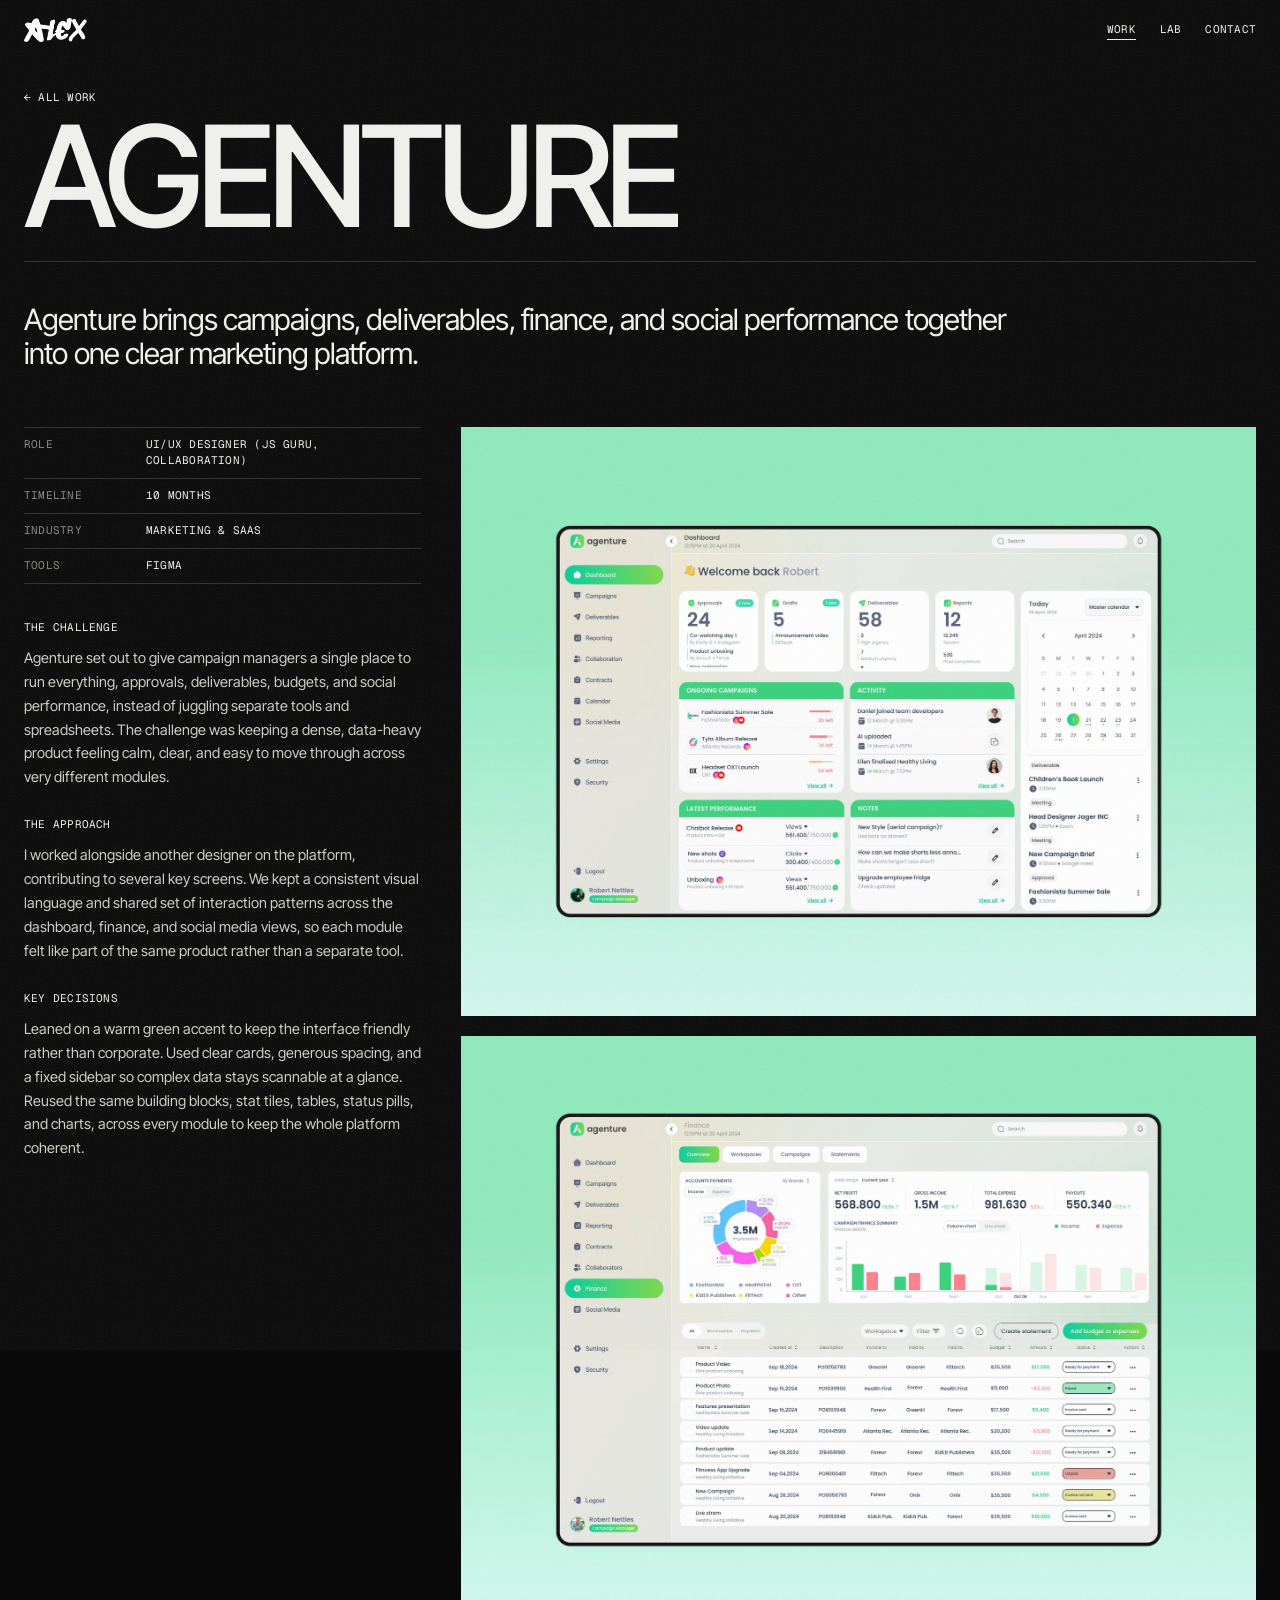
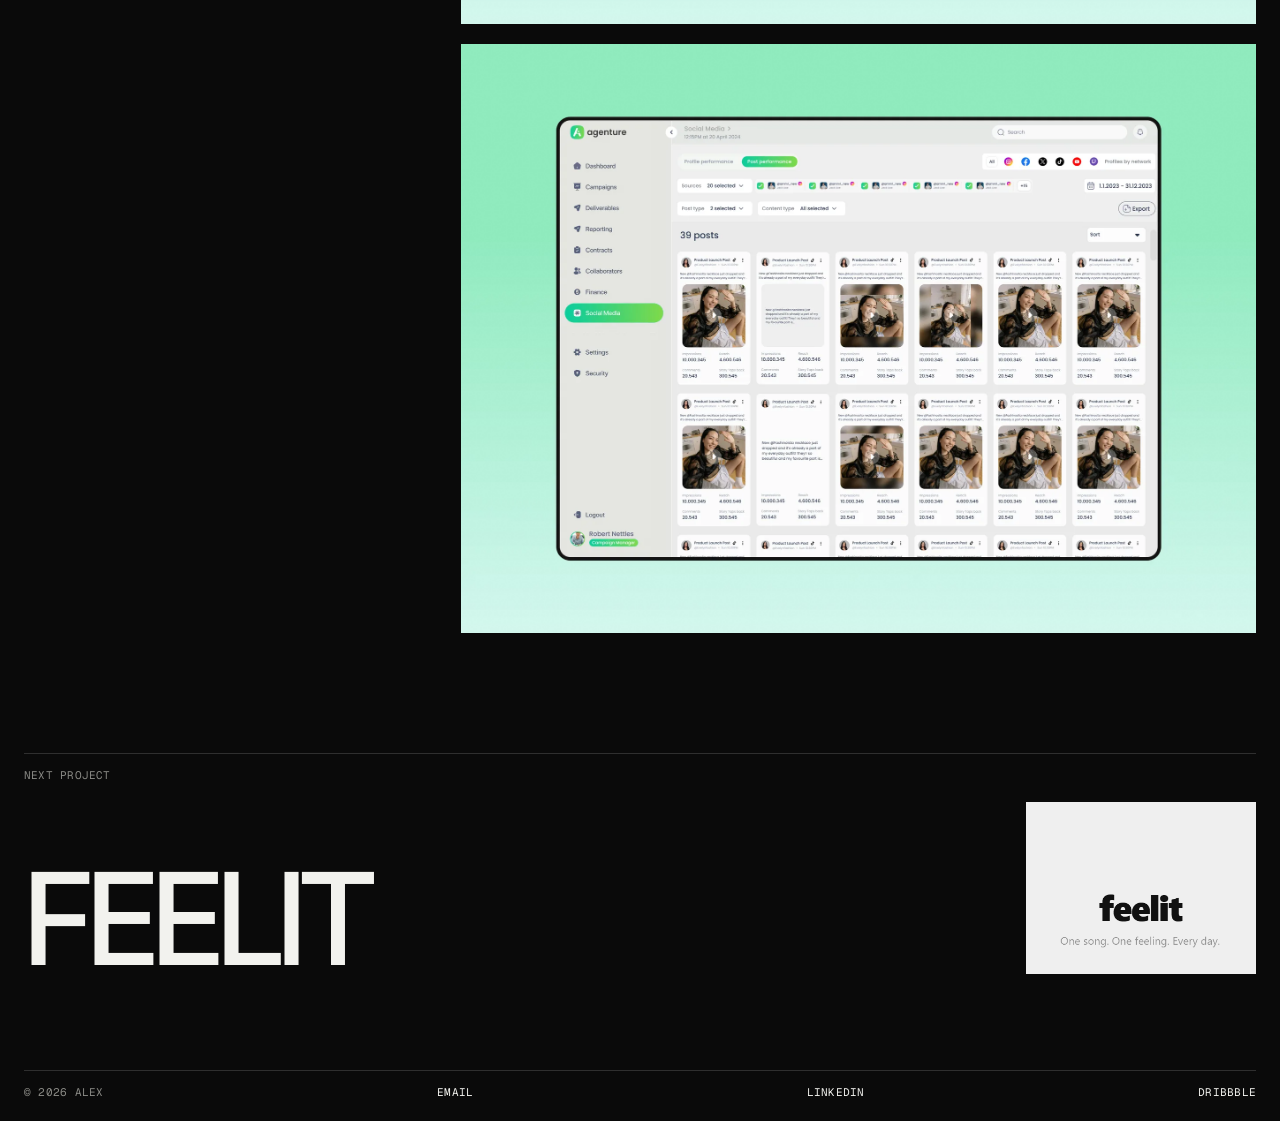
==== commit 28aa5e45: "Add Lab page and update Rello case study images - New Lab page (coming soon) linked from nav on all " ====
--- a/case-study-agenture.html
+++ b/case-study-agenture.html
@@ -35,6 +35,7 @@
     <a href="index.html" class="mark rv"><img src="assets/logo-11.png" alt="Alex"></a>
     <div class="tnav-links rv">
       <a href="work.html" class="is-active" data-scramble>WORK</a>
+      <a href="lab.html" data-scramble>LAB</a>
       <a href="https://calendar.app.google/RJrpbeE9GZRz7fCt5" target="_blank" rel="noopener" data-scramble>CONTACT</a>
     </div>
   </nav>
--- a/site.css
+++ b/site.css
@@ -30,7 +30,6 @@
 .tnav { display: flex; justify-content: space-between; align-items: center; }
 .tnav .mark { display: inline-block; line-height: 0; }
 .tnav .mark img { height: 24px; width: auto; display: block; }
-.loader-logo { height: 24px; width: auto; display: block; filter: invert(1); }
 .tnav-links { display: flex; gap: 24px; justify-content: flex-end; }
 .tnav a { position: relative; }
 .tnav a::after, .foot a::after, .more span::after {
@@ -110,7 +109,7 @@
 .loader { display: none; }
 .js .loader {
   position: fixed; inset: 0; z-index: 200; background: var(--fg); color: var(--bg);
-  display: flex; flex-direction: column; justify-content: space-between; padding: 18px var(--pad);
+  display: flex; flex-direction: column; justify-content: flex-end; padding: 18px var(--pad);
   font-family: 'Geist Mono', ui-monospace, monospace; font-size: 11px; text-transform: uppercase;
   transition: transform 1s var(--ease);
 }
@@ -205,6 +204,7 @@
 /* ---------- CASE STUDY ---------- */
 .cs-top { display: flex; justify-content: space-between; align-items: center; padding-top: 48px; color: var(--dim); }
 .cs-top a { color: var(--fg); position: relative; }
+.cs-top + .p-head { padding-top: 10px; }
 .cs-name { padding: 10px 0 18px; border-bottom: 1px solid var(--line); display: grid; grid-template-columns: 1fr auto; align-items: end; gap: 24px; }
 .cs-name .big { font-size: clamp(52px, 11vw, 200px); }
 .btn-t { display: inline-flex; align-items: center; gap: 10px; border: 1px solid var(--fg); padding: 11px 16px; white-space: nowrap; transition: background .3s ease, color .3s ease; }
@@ -268,3 +268,93 @@
 }
 .w-desc { margin: 0; }
 .cs-next .big { display: block; }
+
+/* ---------- LAB: masonry mreža eksperimenata ---------- */
+.lab-grid { columns: 4 240px; column-gap: 20px; padding-top: 40px; }
+.lab-item { break-inside: avoid; margin: 0 0 28px; }
+.lab-media { position: relative; overflow: hidden; border-radius: 6px; background: #151515; }
+.lab-media img, .lab-ph { display: block; width: 100%; transition: transform 1s var(--ease-out); }
+.lab-media img { height: auto; }
+.lab-item:hover .lab-media img, .lab-item:hover .lab-ph { transform: scale(1.04); }
+.lab-item figcaption { display: flex; justify-content: space-between; gap: 12px; padding-top: 10px; }
+.lab-item figcaption span:last-child { color: var(--dim); }
+
+/* privremeni placeholderi */
+.lab-ph { position: relative; }
+.lab-ph::after { content: 'PLACEHOLDER'; position: absolute; left: 10px; bottom: 8px; font: 10px 'Geist Mono', monospace; letter-spacing: .04em; opacity: .55; }
+.ph-1 { background: radial-gradient(120% 80% at 30% 20%, #3a3a3a 0, #0d0d0d 60%), #000; color: #fff; }
+.ph-2 { background: linear-gradient(135deg, #f6d1b8, #b9c6f2 45%, #e9b7c9 70%, #fff); color: #000; }
+.ph-3 { background: linear-gradient(90deg, #2b2bd9 0 62%, #d24dd9 62% 100%); color: #fff; }
+.ph-4 { background: radial-gradient(40% 25% at 50% 70%, #1a1a1a 0 60%, transparent 62%), #e6e6e3; color: #000; }
+.ph-5 { background: repeating-linear-gradient(90deg, #9a9a9a 0 2px, transparent 2px 25%), repeating-linear-gradient(0deg, #9a9a9a 0 2px, #f2f2ee 2px 33%); color: #000; }
+.ph-6 { background: #fff; color: #000; }
+.ph-7 { background: repeating-linear-gradient(60deg, transparent 0 18px, #ff5a1f 18px 19px), repeating-linear-gradient(-60deg, transparent 0 18px, #ff5a1f 18px 19px), #0b1416; color: #fff; }
+.ph-8 { background: linear-gradient(180deg, var(--acc), #1f6b3a); color: #000; }
+
+@media (max-width: 760px) {
+  .lab-grid { columns: 2; column-gap: 12px; padding-top: 24px; }
+  .lab-item { margin-bottom: 20px; }
+  .lab-item figcaption span:last-child { display: none; }
+}
+.ph-site, .ph-site-2 { color: #000; background-color: #f2f2ee; background-repeat: no-repeat; }
+.ph-site {
+  background-image: linear-gradient(#111,#111), linear-gradient(#bdbdb8,#bdbdb8), linear-gradient(#111,#111), linear-gradient(#111,#111), linear-gradient(135deg,#d9d9d4,#b9c6f2);
+  background-size: 14% 2.5%, 30% 1.5%, 62% 9%, 44% 9%, 88% 42%;
+  background-position: 6% 5%, 94% 5.5%, 6% 20%, 6% 31%, 50% 82%;
+}
+.ph-site-2 {
+  background-image: linear-gradient(#111,#111), linear-gradient(#d9d9d4,#d9d9d4), linear-gradient(#d9d9d4,#d9d9d4), linear-gradient(#d9d9d4,#d9d9d4), linear-gradient(#111,#111);
+  background-size: 40% 6%, 27% 36%, 27% 36%, 27% 36%, 88% 18%;
+  background-position: 6% 8%, 6% 42%, 50% 42%, 94% 42%, 50% 88%;
+}
+
+/* badge na karticama sa više slika */
+.lab-media { cursor: pointer; }
+.lab-badge { position: absolute; top: 10px; right: 10px; z-index: 1; padding: 4px 7px; border-radius: 3px; background: var(--bg); color: var(--fg); }
+.lab-item:focus-visible { outline: 1px solid var(--fg); outline-offset: 4px; }
+
+/* ---------- LAB: lightbox ---------- */
+.lab-lb {
+  position: fixed; inset: 0; z-index: 90; background: rgba(10,10,10,.97); display: grid; grid-template-rows: auto minmax(0,1fr);
+  opacity: 0; visibility: hidden; transition: opacity .45s ease, visibility 0s linear .45s;
+}
+.lab-lb.open { opacity: 1; visibility: visible; transition: opacity .45s ease; }
+.lab-lb-bar { display: grid; grid-template-columns: 1fr auto 1fr; align-items: center; padding: 18px var(--pad); }
+.lab-lb-count { color: var(--dim); }
+.lab-lb button { font: inherit; color: var(--fg); background: none; border: 0; padding: 0; cursor: pointer; }
+.lab-lb-close { justify-self: end; position: relative; }
+.lab-lb-stage { position: relative; min-height: 0; padding: 0 var(--pad) 24px; }
+
+/* slajd režim */
+.lab-lb-stage > .lab-slide {
+  position: absolute; inset: 0 calc(var(--pad) + 56px) 24px; display: flex; align-items: center; justify-content: center;
+  opacity: 0; transform: scale(.97); transition: opacity .5s ease, transform .7s var(--ease-out); pointer-events: none;
+}
+.lab-lb-stage > .lab-slide.on { opacity: 1; transform: none; pointer-events: auto; }
+.lab-slide img, .lab-slide .lab-ph { max-width: 100%; max-height: 100%; border-radius: 6px; }
+.lab-slide img { width: auto; height: auto; object-fit: contain; }
+.lab-slide .lab-ph { height: 100%; width: auto; aspect-ratio: 4 / 3; }
+.lab-lb-nav { position: absolute; top: 50%; font-size: 22px !important; width: 48px; height: 48px; transition: transform .4s var(--ease), opacity .3s ease; }
+.lab-lb-prev { left: var(--pad); }
+.lab-lb-next { right: var(--pad); }
+.lab-lb-prev:hover { transform: translateX(-4px); }
+.lab-lb-next:hover { transform: translateX(4px); }
+.lab-lb.single .lab-lb-nav, .lab-lb.scroll .lab-lb-nav { display: none; }
+
+/* scroll režim (koncept sajta) */
+.lab-lb.scroll .lab-lb-stage { overflow-y: auto; overscroll-behavior: contain; }
+.lab-lb.scroll .lab-scroll { max-width: 1100px; margin: 0 auto; display: grid; gap: 0; border-radius: 6px; overflow: hidden; }
+.lab-scroll img { width: 100%; height: auto; display: block; }
+.lab-scroll .lab-ph { width: 100%; aspect-ratio: 16 / 10; }
+.lab-scroll .lab-ph::after { content: none; }
+body.lb-lock { overflow: hidden; }
+
+@media (max-width: 760px) {
+  .lab-lb-stage > .lab-slide { inset: 0 var(--pad) 24px; }
+  .lab-slide .lab-ph { width: 100%; height: auto; }
+  .lab-lb-nav { top: auto; bottom: 8px; }
+}
+@media (prefers-reduced-motion: reduce) {
+  .lab-lb, .lab-lb-stage > .lab-slide { transition: none !important; transform: none !important; }
+}
+.lab-soon { margin: 0; padding: 120px 0; text-align: center; color: var(--dim); }
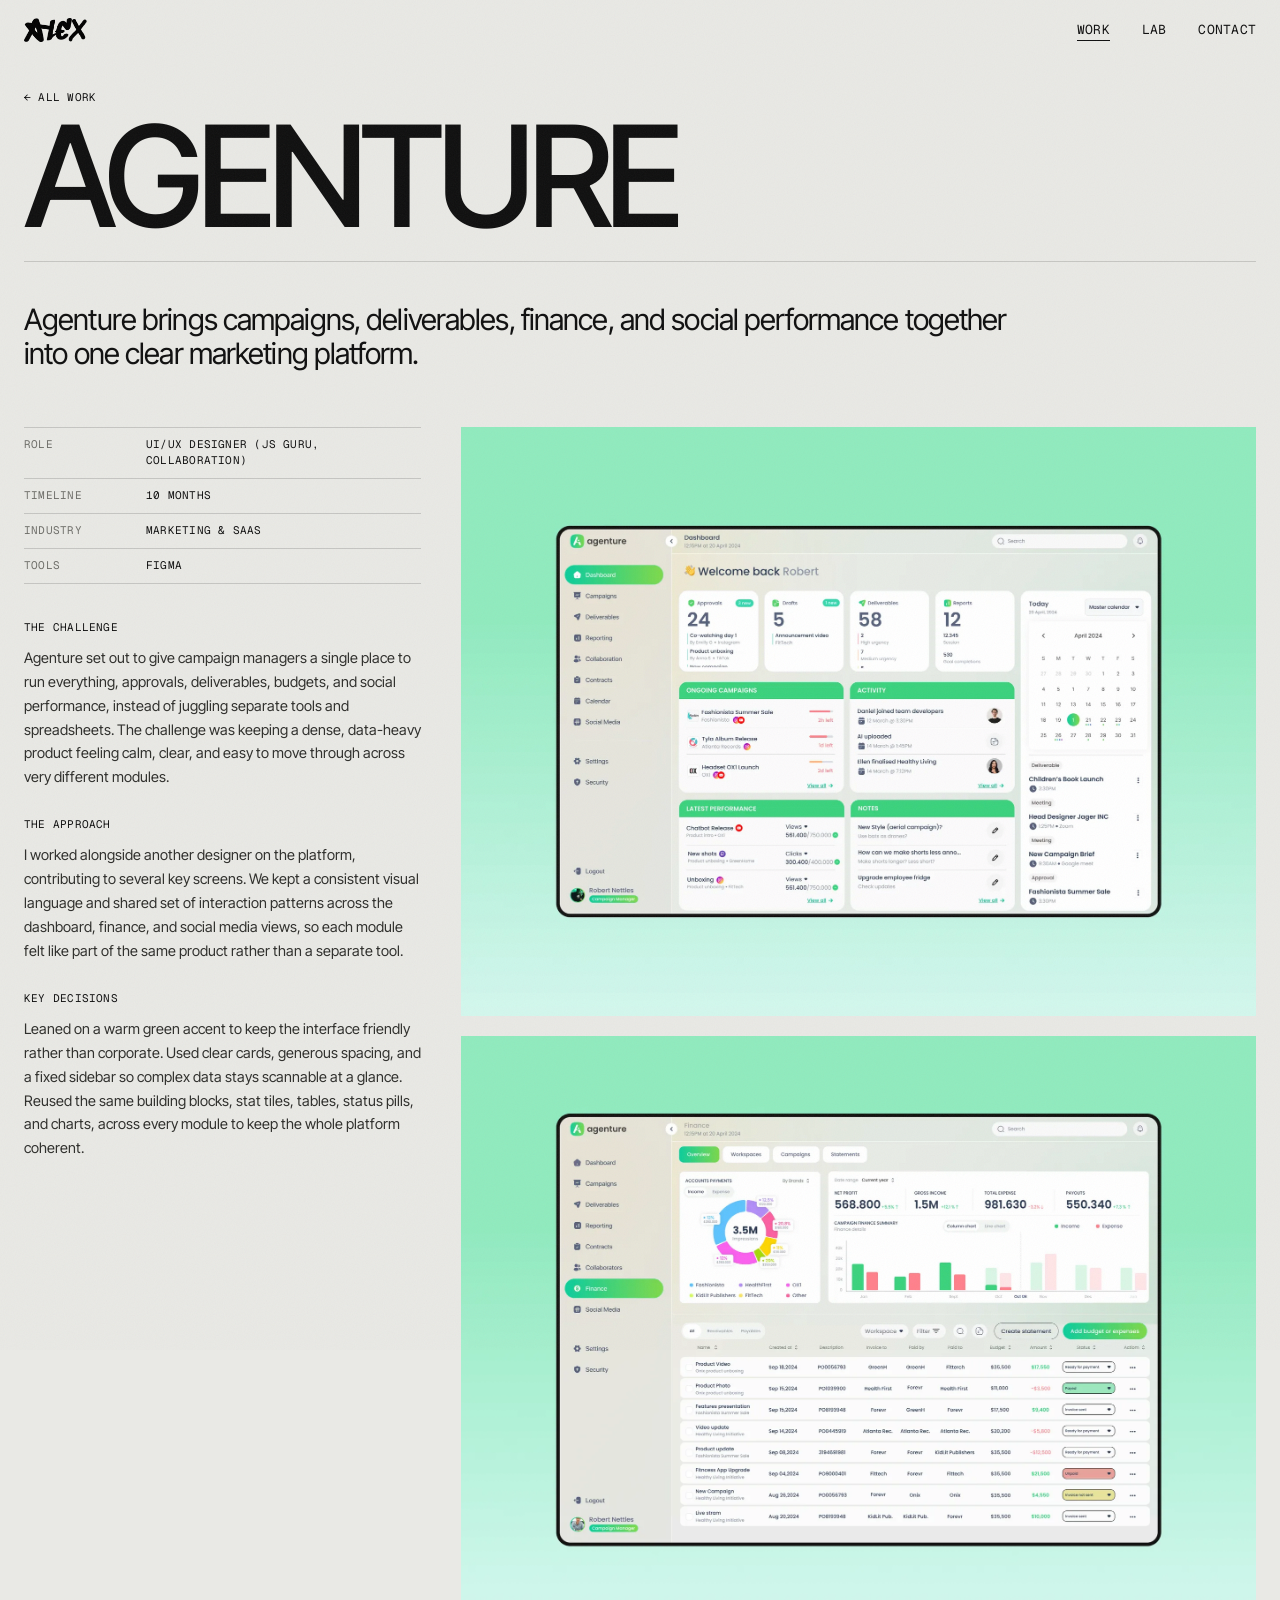
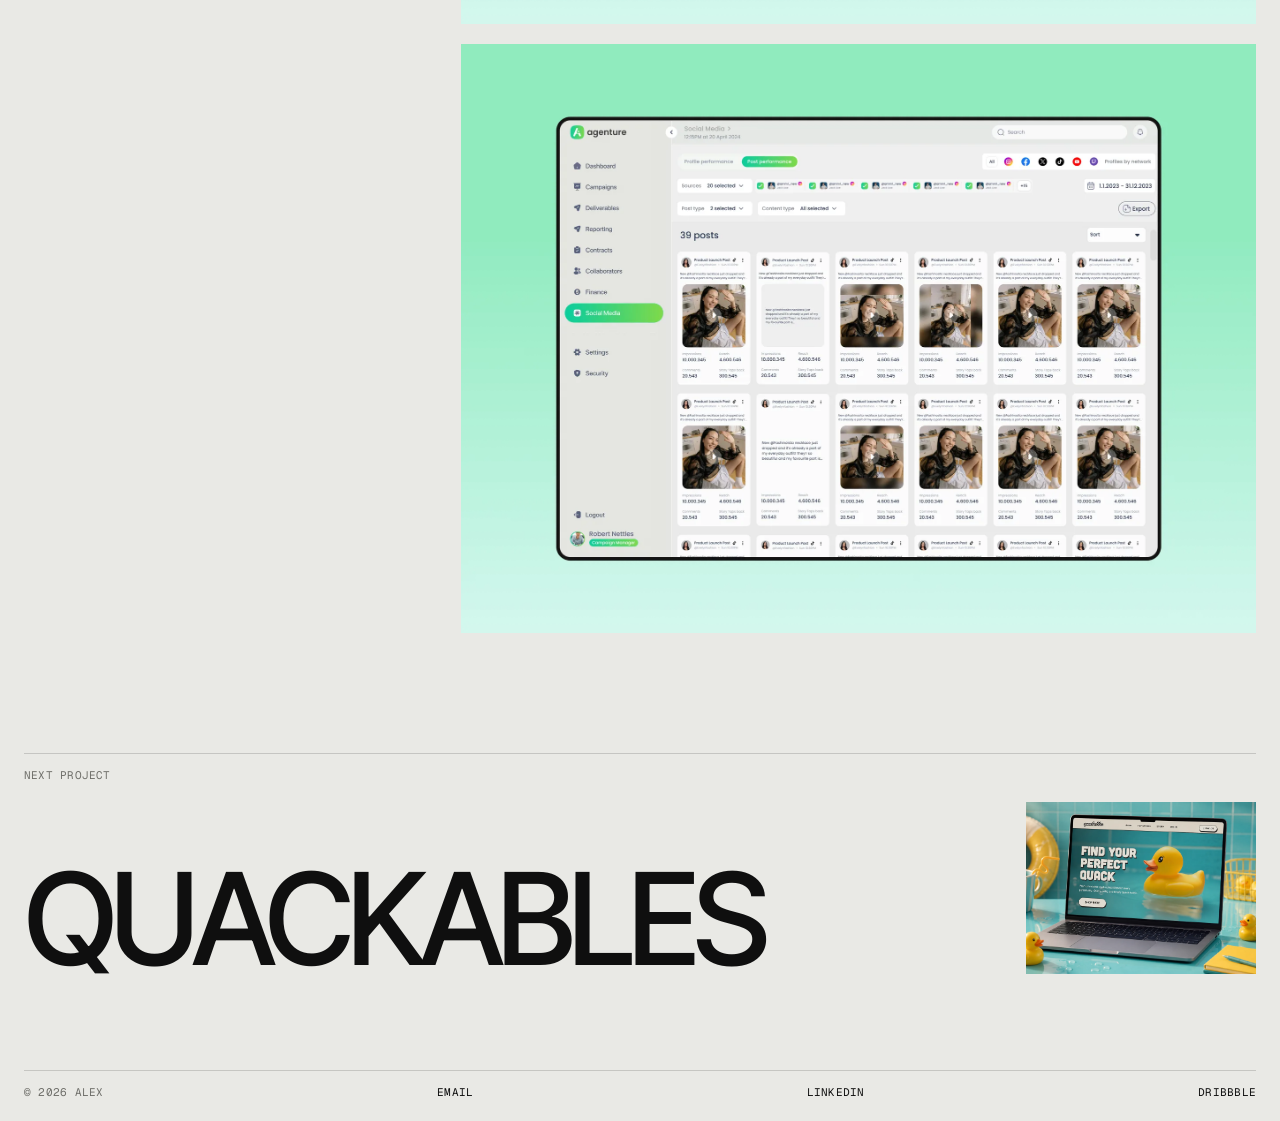
==== commit 6e53b8d8: "Light theme, work list, Lab tabs and refreshed case study images - Switch the site to a light theme " ====
--- a/case-study-agenture.html
+++ b/case-study-agenture.html
@@ -82,11 +82,11 @@
       </div>
     </div>
 
-    <a href="case-study-feelit.html" class="cs-next">
+    <a href="case-study-quackables.html" class="cs-next">
       <div class="mono"><span>NEXT PROJECT</span></div>
       <div class="cs-next-row">
-        <span class="big">Feelit</span>
-        <div class="cs-next-img"><img loading="lazy" decoding="async" src="assets/project-feelit.png" alt=""></div>
+        <span class="big">Quackables</span>
+        <div class="cs-next-img"><img loading="lazy" decoding="async" src="assets/quackables-hero.webp" alt=""></div>
       </div>
     </a>
   </main>
--- a/site.css
+++ b/site.css
@@ -2,10 +2,10 @@
    SAJT: crni tech / swiss stil (početna, work, case study)
    ===================================================================== */
 :root {
-  --bg: #0A0A0A;
-  --fg: #F2F2EE;
-  --dim: #8A8A85;
-  --line: rgba(242,242,238,0.16);
+  --bg: #E9E9E5;
+  --fg: #0F0F0F;
+  --dim: #6E6E69;
+  --line: rgba(15,15,15,0.16);
   --acc: #D9FF3F;
   --ease: cubic-bezier(.76,0,.24,1);
   --ease-out: cubic-bezier(.16,1,.3,1);
@@ -29,8 +29,8 @@
 /* ---------- NAV ---------- */
 .tnav { display: flex; justify-content: space-between; align-items: center; }
 .tnav .mark { display: inline-block; line-height: 0; }
-.tnav .mark img { height: 24px; width: auto; display: block; }
-.tnav-links { display: flex; gap: 24px; justify-content: flex-end; }
+.tnav .mark img { height: 24px; width: auto; display: block; filter: invert(1); }
+.tnav-links { display: flex; gap: 32px; justify-content: flex-end; font-size: 13px; }
 .tnav a { position: relative; }
 .tnav a::after, .foot a::after, .more span::after {
   content: ''; position: absolute; left: 0; right: 0; bottom: -2px; height: 1px; background: currentColor;
@@ -56,8 +56,7 @@
 .cv dt { color: var(--dim); }
 .cv dd { margin: 0; }
 .photo { grid-column: 10 / span 3; justify-self: end; margin: 0; height: 100%; min-height: 0; position: relative; display: flex; flex-direction: column; align-items: flex-end; }
-.photo img { height: 100%; width: auto; max-width: 100%; aspect-ratio: 928 / 1136; object-fit: cover; display: block; filter: grayscale(1) contrast(1.08); transition: filter .6s ease; }
-.photo:hover img { filter: grayscale(0) contrast(1); }
+.photo img { height: 100%; width: auto; max-width: 100%; aspect-ratio: 928 / 1136; object-fit: cover; display: block; }
 
 /* ---------- WORK ---------- */
 .work-head { display: flex; align-items: flex-end; justify-content: space-between; border-top: 1px solid var(--line); padding-top: 12px; margin-bottom: 12px; }
@@ -72,10 +71,12 @@
 
 .grid { display: grid; grid-template-columns: repeat(4, minmax(0,1fr)); border-top: 1px solid var(--line); border-left: 1px solid var(--line); }
 .card { display: block; border-right: 1px solid var(--line); border-bottom: 1px solid var(--line); position: relative; overflow: hidden; }
-.card-img { height: clamp(120px, 22vh, 280px); overflow: hidden; background: #151515; }
-.card-img img { width: 100%; height: 100%; object-fit: cover; display: block; filter: grayscale(1) brightness(.8); transform: scale(1.02); transition: filter .6s ease, transform 1s var(--ease-out); }
-.card:hover .card-img img { filter: grayscale(0) brightness(1); transform: scale(1.07); }
-.card-meta { display: grid; grid-template-columns: 1fr auto; gap: 8px; padding: 8px 10px; position: relative; transition: color .35s ease; }
+.card-img { height: clamp(150px, 32vh, 400px); overflow: hidden; background: #DADAD5; }
+.card-img img { width: 100%; height: 100%; object-fit: cover; display: block; transform: scale(1.02); transition: transform 1s var(--ease-out); }
+@media (max-height: 800px) { .card-img { height: clamp(150px, 27vh, 400px); } }
+.card:hover .card-img img { transform: scale(1.07); }
+.card-meta { display: grid; grid-template-columns: 1fr auto; align-items: baseline; gap: 8px; padding: 10px 12px; position: relative; transition: color .35s ease; }
+.card-meta span:first-child { font-size: 13px; }
 .card-meta span:last-child { color: var(--dim); transition: color .35s ease; }
 .card-meta::before { content: ''; position: absolute; inset: 0; background: var(--fg); transform: scaleY(0); transform-origin: bottom; transition: transform .45s var(--ease); z-index: -1; }
 .card-meta { z-index: 0; }
@@ -89,7 +90,7 @@
 
 /* ---------- GRAIN + CURSOR ---------- */
 .grain {
-  position: fixed; inset: -50%; pointer-events: none; z-index: 50; opacity: .07;
+  position: fixed; inset: -50%; pointer-events: none; z-index: 50; opacity: .05;
   background-image: url("data:image/svg+xml,%3Csvg xmlns='http://www.w3.org/2000/svg' width='160' height='160'%3E%3Cfilter id='n'%3E%3CfeTurbulence type='fractalNoise' baseFrequency='.9' numOctaves='2' stitchTiles='stitch'/%3E%3C/filter%3E%3Crect width='100%25' height='100%25' filter='url(%23n)'/%3E%3C/svg%3E");
   animation: grain .8s steps(4) infinite;
 }
@@ -144,6 +145,7 @@
   :root { --pad: 16px; }
   .screen { height: auto; min-height: 0; display: flex; flex-direction: column; gap: 28px; }
   .tnav .mark img { height: 18px; }
+  .tnav-links { gap: 20px; font-size: 12px; }
   .hero { grid-template-columns: 1fr; }
   .big { font-size: 13.5vw; }
   .mid { grid-template-columns: 1fr 1fr; gap: 24px 16px; }
@@ -179,27 +181,43 @@
 .p-head-meta { text-align: right; color: var(--dim); }
 .p-head-meta b { color: var(--fg); font-weight: 400; }
 
-/* ---------- WORK: lista projekata ---------- */
-.w-row { display: grid; grid-template-columns: minmax(0, 1.1fr) minmax(0, 1.4fr) 120px 40px; gap: 20px; align-items: center; }
-.w-row { position: relative; padding: 22px 0; border-bottom: 1px solid var(--line); isolation: isolate; }
-.w-row::before { content: ''; position: absolute; inset: 0 calc(var(--pad) * -1); background: var(--fg); transform: scaleY(0); transform-origin: bottom; transition: transform .5s var(--ease); z-index: -1; }
-.w-row:hover::before { transform: scaleY(1); transform-origin: top; }
-.w-row:hover, .w-row:hover .w-dim { color: var(--bg); }
-.w-row h2 { margin: 0; font-weight: 500; text-transform: uppercase; font-size: clamp(28px, 3.6vw, 56px); line-height: .9; letter-spacing: -0.05em; transition: transform .5s var(--ease-out); }
-.w-row:hover h2 { transform: translateX(12px); }
-.w-dim { color: var(--dim); transition: color .3s ease; }
-.w-arrow { justify-self: end; font-size: 18px; transition: transform .45s var(--ease); }
-.w-row:hover .w-arrow { transform: translateX(6px); }
-.w-thumb { display: none; }
-
-/* slika koja prati kursor */
-.w-preview {
-  position: fixed; left: 0; top: 0; width: 320px; aspect-ratio: 4 / 3; pointer-events: none; z-index: 40; overflow: hidden;
-  opacity: 0; transform: translate(-50%, -50%) scale(.85); transition: opacity .3s ease, transform .45s var(--ease-out); background: #151515;
-}
-.w-preview.on { opacity: 1; transform: translate(-50%, -50%) scale(1); }
-.w-preview img { position: absolute; inset: 0; width: 100%; height: 100%; object-fit: cover; opacity: 0; transition: opacity .35s ease; }
-.w-preview img.on { opacity: 1; }
+/* ---------- WORK: grid projekata ---------- */
+.w-grid { display: grid; grid-template-columns: repeat(3, minmax(0, 1fr)); gap: 36px 16px; }
+.w-card { display: block; }
+.w-thumb { aspect-ratio: 4 / 3; overflow: hidden; background: #DADAD5; }
+.w-thumb img { width: 100%; height: 100%; object-fit: cover; display: block; transform: scale(1.02); transition: transform 1s var(--ease-out); }
+.w-card:hover .w-thumb img { transform: scale(1.06); }
+.w-title { display: grid; grid-template-columns: minmax(0, 1fr) auto; align-items: end; gap: 16px; padding: 12px 0 8px; border-bottom: 1px solid var(--line); }
+.w-card h2 { margin: 0; font-weight: 500; text-transform: uppercase; font-size: clamp(18px, 1.6vw, 26px); line-height: .9; letter-spacing: -0.05em; transition: transform .5s var(--ease-out); }
+.w-card:hover h2 { transform: translateX(8px); }
+.w-cat { color: var(--dim); white-space: nowrap; }
+.w-arrow { display: inline-block; margin-left: 10px; font-style: normal; color: var(--fg); transition: transform .45s var(--ease); }
+.w-card:hover .w-arrow { transform: translateX(4px); }
+.w-desc { margin: 0; padding-top: 8px; max-width: 52ch; color: var(--dim); }
+@media (max-width: 1000px) { .w-grid { grid-template-columns: repeat(2, minmax(0, 1fr)); } }
+
+/* lista: red sa sličicom (skloni klasu w-list u work.html za grid) */
+.w-grid.w-list { grid-template-columns: minmax(0, 1fr); gap: 0; margin-top: 48px; border-top: 1px solid var(--line); }
+.w-list .w-card { display: grid; grid-template-columns: 168px minmax(0, 1fr) minmax(0, 1.3fr) 140px; gap: 28px; align-items: center; padding: 14px 0; border-bottom: 1px solid var(--line); position: relative; isolation: isolate; }
+.w-list .w-card::before { content: ''; position: absolute; inset: 0 calc(var(--pad) * -1); background: var(--fg); transform: scaleY(0); transform-origin: bottom; transition: transform .5s var(--ease); z-index: -1; }
+.w-list .w-card:hover::before { transform: scaleY(1); transform-origin: top; }
+.w-list .w-card:hover, .w-list .w-card:hover .w-cat, .w-list .w-card:hover .w-desc, .w-list .w-card:hover .w-arrow { color: var(--bg); }
+.w-list .w-title { display: contents; }
+.w-list .w-card h2 { font-size: clamp(22px, 2.4vw, 36px); }
+.w-list .w-cat { grid-column: 4; grid-row: 1; justify-self: end; transition: color .3s ease; }
+.w-list .w-desc { grid-column: 3; grid-row: 1; padding: 0; transition: color .3s ease; }
+@media (max-width: 900px) {
+  .w-list .w-card { grid-template-columns: 112px minmax(0, 1fr) auto; gap: 8px 16px; }
+  .w-list .w-thumb { grid-row: span 2; }
+  .w-list .w-cat { grid-column: 3; }
+  .w-list .w-desc { grid-column: 2 / -1; grid-row: 2; }
+}
+@media (max-width: 560px) {
+  .w-list .w-card { grid-template-columns: 88px minmax(0, 1fr); }
+  .w-list .w-thumb { grid-row: span 3; }
+  .w-list .w-cat { justify-self: start; grid-column: 2; grid-row: 2; }
+  .w-list .w-desc { grid-row: 3; }
+}
 
 /* ---------- CASE STUDY ---------- */
 .cs-top { display: flex; justify-content: space-between; align-items: center; padding-top: 48px; color: var(--dim); }
@@ -223,12 +241,14 @@
 .spec dd { margin: 0; }
 .cs-text h3 { margin: 0 0 10px; font-weight: 400; color: var(--dim); }
 .cs-text h3 span { color: var(--fg); }
-.cs-text p { margin: 0; font-size: 14.5px; line-height: 1.65; color: #CFCFC9; }
+.cs-text p { margin: 0; font-size: 14.5px; line-height: 1.65; color: #2E2E2B; }
 .cs-text + .cs-text { margin-top: -8px; }
 
 .cs-media { display: grid; gap: 20px; }
 .cs-media figure { margin: 0; }
-.cs-media img { width: 100%; height: auto; display: block; background: #151515; }
+.cs-media img { width: 100%; height: auto; display: block; background: #DADAD5; }
+.cs-pair { display: grid; grid-template-columns: repeat(2, minmax(0, 1fr)); gap: 20px; }
+.cs-pair img { aspect-ratio: 9 / 10; height: 100%; object-fit: cover; }
 
 .cs-next { display: block; margin-top: 120px; border-top: 1px solid var(--line); padding-top: 14px; position: relative; }
 .cs-next .mono { color: var(--dim); }
@@ -236,26 +256,21 @@
 .cs-next .big { font-size: clamp(48px, 10vw, 180px); transition: transform .6s var(--ease-out); }
 .cs-next:hover .big { transform: translateX(16px); }
 .cs-next-img { width: clamp(140px, 18vw, 280px); aspect-ratio: 4 / 3; overflow: hidden; }
-.cs-next-img img { width: 100%; height: 100%; object-fit: cover; display: block; filter: grayscale(1); transition: filter .6s ease, transform 1s var(--ease-out); }
-.cs-next:hover .cs-next-img img { filter: none; transform: scale(1.06); }
+.cs-next-img img { width: 100%; height: 100%; object-fit: cover; display: block; transition: transform 1s var(--ease-out); }
+.cs-next:hover .cs-next-img img { transform: scale(1.06); }
 
 /* otkrivanje na skrol */
-.js .sr { clip-path: inset(0 0 100% 0); transition: clip-path 1.2s var(--ease); }
-.js .sr.in { clip-path: inset(0 0 0 0); }
+.js .sr { opacity: 0; transform: translateY(12px); transition: opacity .5s ease, transform .6s var(--ease-out); }
+.js .sr.in { opacity: 1; transform: none; }
 .js .sf { opacity: 0; transform: translateY(16px); transition: opacity .9s ease, transform .9s var(--ease-out); }
 .js .sf.in { opacity: 1; transform: none; }
 
 @media (max-width: 900px) {
   .cs-body { grid-template-columns: minmax(0, 1fr); }
   .cs-info { position: static; }
-  .w-row { grid-template-columns: minmax(0, 1fr) 24px; row-gap: 10px; padding: 18px 0 22px; }
-  .w-row .w-desc { grid-column: 1 / 2; grid-row: 3; }
-  .w-row .w-cat { display: none; }
-  .w-row h2 { grid-column: 1 / 2; grid-row: 2; }
-  .w-thumb { display: block; grid-column: 1 / -1; grid-row: 1; aspect-ratio: 16 / 10; overflow: hidden; }
-  .w-thumb img { width: 100%; height: 100%; object-fit: cover; display: block; filter: grayscale(1); }
-  .w-row .w-arrow { grid-row: 2; grid-column: 2; }
-  .w-preview { display: none; }
+}
+@media (max-width: 700px) {
+  .w-grid { grid-template-columns: minmax(0, 1fr); row-gap: 36px; }
 }
 @media (max-width: 760px) {
   .p-head, .cs-name, .cs-next-row { grid-template-columns: minmax(0, 1fr); }
@@ -266,13 +281,19 @@
 @media (prefers-reduced-motion: reduce) {
   .js .sr, .js .sf { clip-path: none !important; opacity: 1 !important; transform: none !important; transition: none !important; }
 }
-.w-desc { margin: 0; }
 .cs-next .big { display: block; }
 
 /* ---------- LAB: masonry mreža eksperimenata ---------- */
-.lab-grid { columns: 4 240px; column-gap: 20px; padding-top: 40px; }
+.lab-tabs { display: flex; flex-wrap: wrap; gap: 8px; padding-top: 32px; font-size: 13px; }
+.lab-tab { font: inherit; letter-spacing: inherit; text-transform: inherit; color: var(--dim); background: none; border: 1px solid var(--line); padding: 8px 14px; cursor: pointer; transition: color .3s ease, background .3s ease, border-color .3s ease; }
+.lab-tab:hover { color: var(--fg); border-color: var(--fg); }
+.lab-tab.is-active { background: var(--fg); color: var(--bg); border-color: var(--fg); }
+.lab-tab sup { margin-left: 4px; font-size: 9px; top: 0; }
+.lab-tab[hidden], .lab-item[hidden] { display: none; }
+.lab-tabs + .lab-grid { padding-top: 28px; }
+.lab-grid { columns: 4 220px; column-gap: 20px; padding-top: 40px; }
 .lab-item { break-inside: avoid; margin: 0 0 28px; }
-.lab-media { position: relative; overflow: hidden; border-radius: 6px; background: #151515; }
+.lab-media { position: relative; overflow: hidden; border-radius: 6px; background: #DADAD5; }
 .lab-media img, .lab-ph { display: block; width: 100%; transition: transform 1s var(--ease-out); }
 .lab-media img { height: auto; }
 .lab-item:hover .lab-media img, .lab-item:hover .lab-ph { transform: scale(1.04); }
@@ -293,6 +314,8 @@
 
 @media (max-width: 760px) {
   .lab-grid { columns: 2; column-gap: 12px; padding-top: 24px; }
+  .lab-tabs { font-size: 11px; padding-top: 24px; }
+  .lab-tab { padding: 7px 10px; }
   .lab-item { margin-bottom: 20px; }
   .lab-item figcaption span:last-child { display: none; }
 }
@@ -315,7 +338,7 @@
 
 /* ---------- LAB: lightbox ---------- */
 .lab-lb {
-  position: fixed; inset: 0; z-index: 90; background: rgba(10,10,10,.97); display: grid; grid-template-rows: auto minmax(0,1fr);
+  position: fixed; inset: 0; z-index: 90; --fg: #F2F2EE; --dim: #8A8A85; color: var(--fg); background: rgba(10,10,10,.97); display: grid; grid-template-rows: auto minmax(0,1fr);
   opacity: 0; visibility: hidden; transition: opacity .45s ease, visibility 0s linear .45s;
 }
 .lab-lb.open { opacity: 1; visibility: visible; transition: opacity .45s ease; }
@@ -358,3 +381,4 @@
   .lab-lb, .lab-lb-stage > .lab-slide { transition: none !important; transform: none !important; }
 }
 .lab-soon { margin: 0; padding: 120px 0; text-align: center; color: var(--dim); }
+
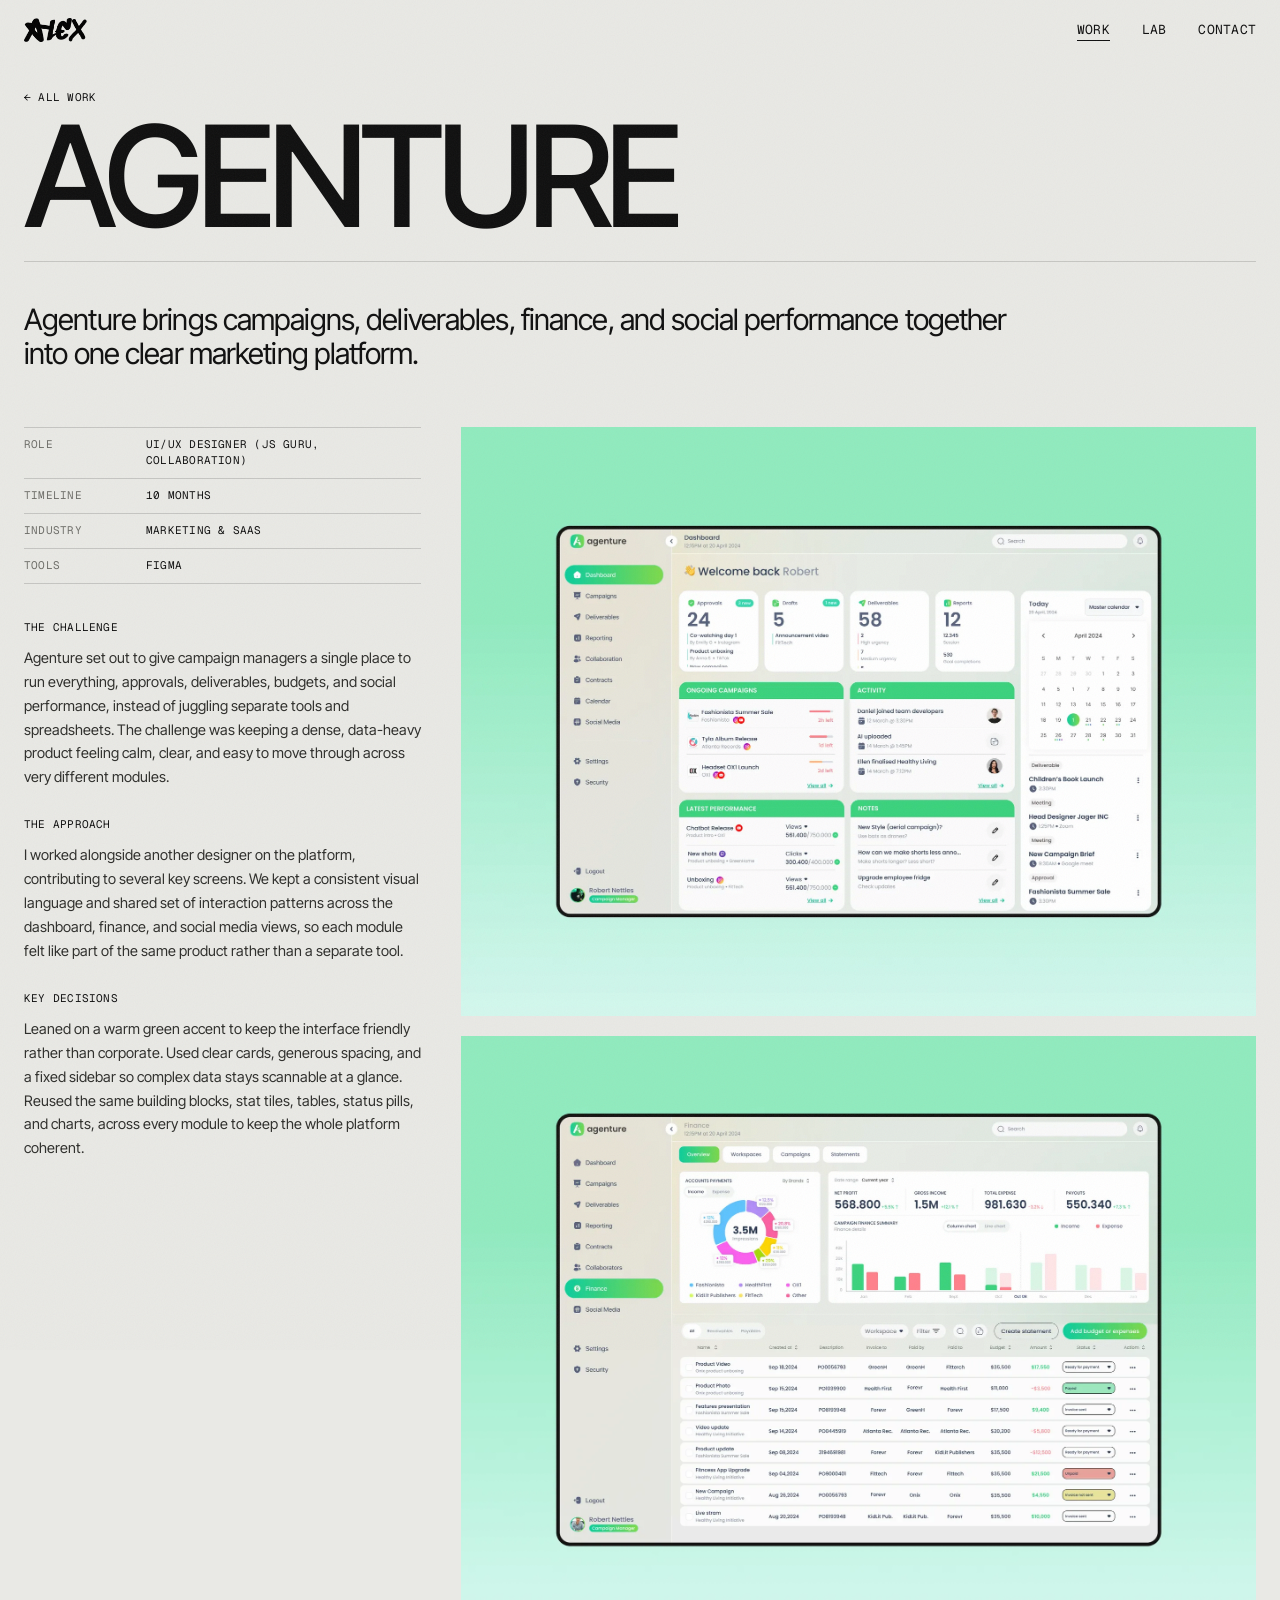
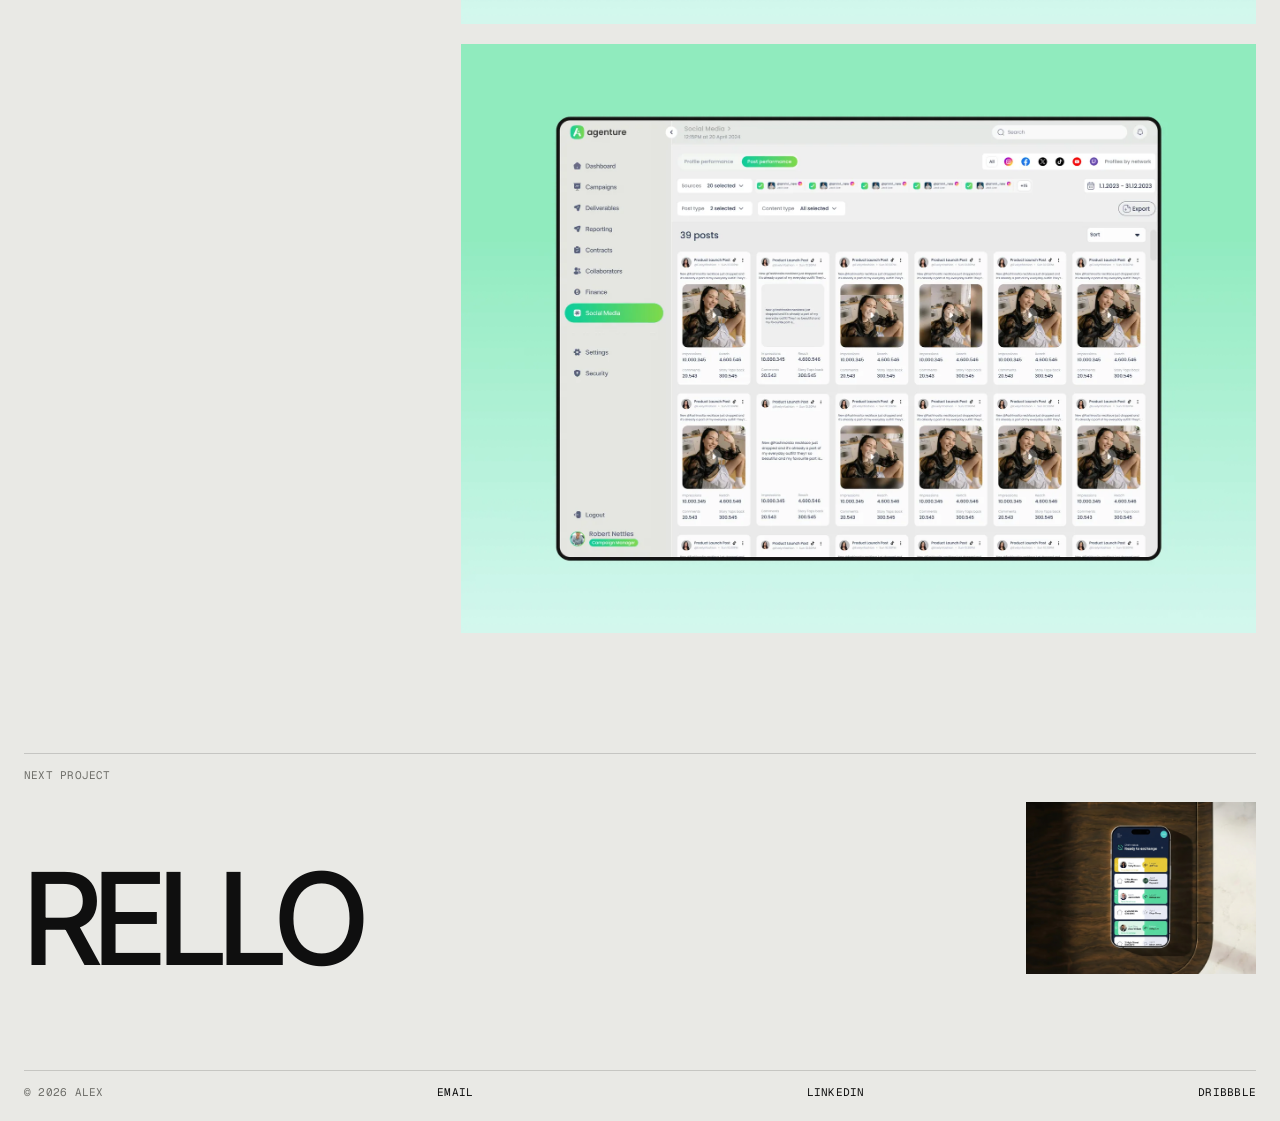
==== commit 975ebcb5: "Add Rawr and Image Effects to Lab, newest-first order, hide Quackables case study - Lab: new Rawr (w" ====
--- a/case-study-agenture.html
+++ b/case-study-agenture.html
@@ -82,11 +82,11 @@
       </div>
     </div>
 
-    <a href="case-study-quackables.html" class="cs-next">
+    <a href="case-study-rello.html" class="cs-next">
       <div class="mono"><span>NEXT PROJECT</span></div>
       <div class="cs-next-row">
-        <span class="big">Quackables</span>
-        <div class="cs-next-img"><img loading="lazy" decoding="async" src="assets/quackables-hero.webp" alt=""></div>
+        <span class="big">Rello</span>
+        <div class="cs-next-img"><img loading="lazy" decoding="async" src="assets/rello-phone.jpg" alt=""></div>
       </div>
     </a>
   </main>
--- a/site.css
+++ b/site.css
@@ -235,6 +235,8 @@
 
 .cs-body { display: grid; grid-template-columns: minmax(0, 4fr) minmax(0, 8fr); gap: 40px; align-items: start; }
 .cs-info { position: sticky; top: 24px; display: grid; gap: 36px; }
+.cs-info .btn-t { justify-self: start; margin-top: -12px; background: var(--fg); color: var(--bg); }
+.cs-info .btn-t:hover { background: transparent; color: var(--fg); }
 .spec { margin: 0; border-top: 1px solid var(--line); }
 .spec div { display: grid; grid-template-columns: 110px 1fr; gap: 12px; padding: 9px 0; border-bottom: 1px solid var(--line); }
 .spec dt { color: var(--dim); }
@@ -290,9 +292,13 @@
 .lab-tab.is-active { background: var(--fg); color: var(--bg); border-color: var(--fg); }
 .lab-tab sup { margin-left: 4px; font-size: 9px; top: 0; }
 .lab-tab[hidden], .lab-item[hidden] { display: none; }
-.lab-tabs + .lab-grid { padding-top: 28px; }
-.lab-grid { columns: 4 220px; column-gap: 20px; padding-top: 40px; }
-.lab-item { break-inside: avoid; margin: 0 0 28px; }
+.lab-desc { margin: 0; padding-top: 24px; max-width: 560px; color: var(--dim); font-size: 15px; line-height: 1.6; }
+.lab-empty { margin: 0; padding: 48px 0 24px; color: var(--dim); font-size: 13px; }
+.lab-empty[hidden] { display: none; }
+.lab-desc + .lab-empty + .lab-grid { padding-top: 28px; }
+.lab-grid { display: grid; grid-template-columns: repeat(4, minmax(0, 1fr)); gap: 0 20px; align-items: start; padding-top: 40px; }
+.lab-item { display: block; margin: 0 0 28px; color: inherit; text-decoration: none; }
+.lab-item figure { margin: 0; }
 .lab-media { position: relative; overflow: hidden; border-radius: 6px; background: #DADAD5; }
 .lab-media img, .lab-ph { display: block; width: 100%; transition: transform 1s var(--ease-out); }
 .lab-media img { height: auto; }
@@ -312,8 +318,9 @@
 .ph-7 { background: repeating-linear-gradient(60deg, transparent 0 18px, #ff5a1f 18px 19px), repeating-linear-gradient(-60deg, transparent 0 18px, #ff5a1f 18px 19px), #0b1416; color: #fff; }
 .ph-8 { background: linear-gradient(180deg, var(--acc), #1f6b3a); color: #000; }
 
+@media (max-width: 1100px) { .lab-grid { grid-template-columns: repeat(3, minmax(0, 1fr)); } }
 @media (max-width: 760px) {
-  .lab-grid { columns: 2; column-gap: 12px; padding-top: 24px; }
+  .lab-grid { grid-template-columns: repeat(2, minmax(0, 1fr)); gap: 0 12px; padding-top: 24px; }
   .lab-tabs { font-size: 11px; padding-top: 24px; }
   .lab-tab { padding: 7px 10px; }
   .lab-item { margin-bottom: 20px; }
